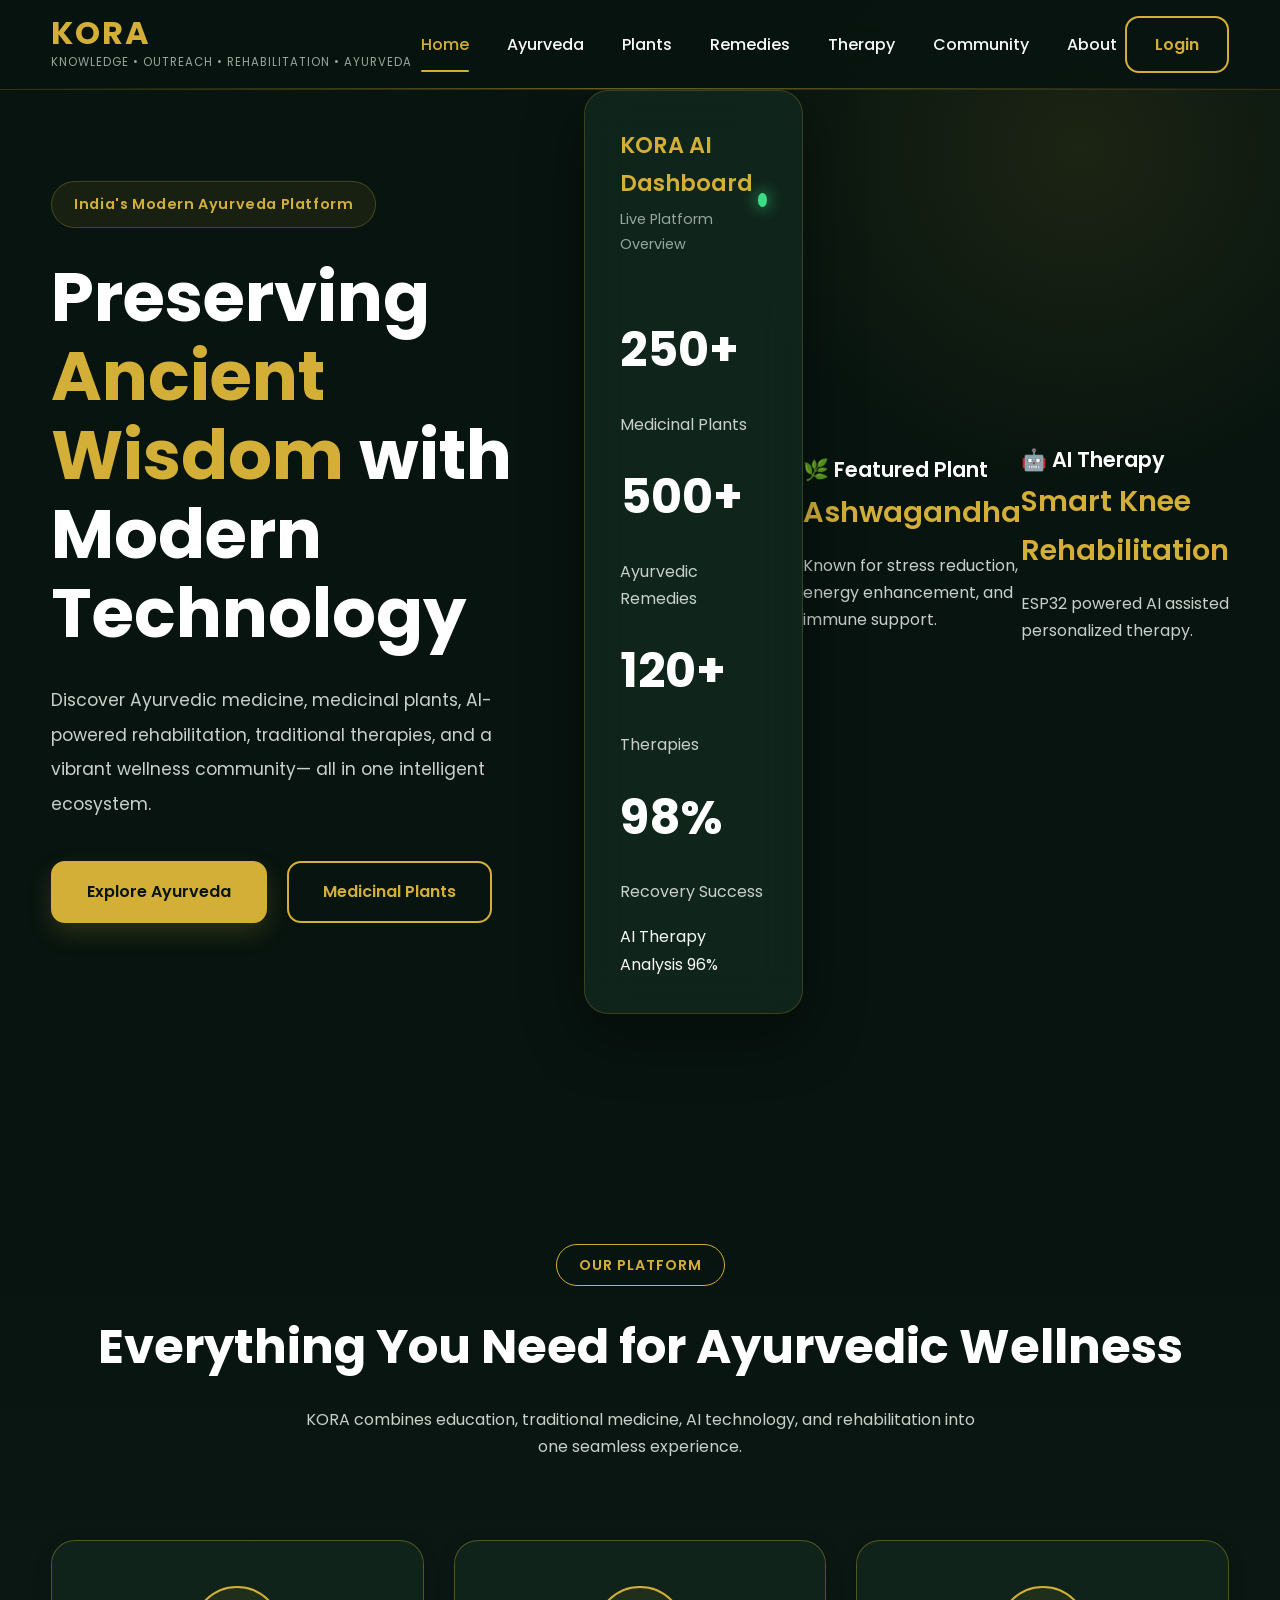
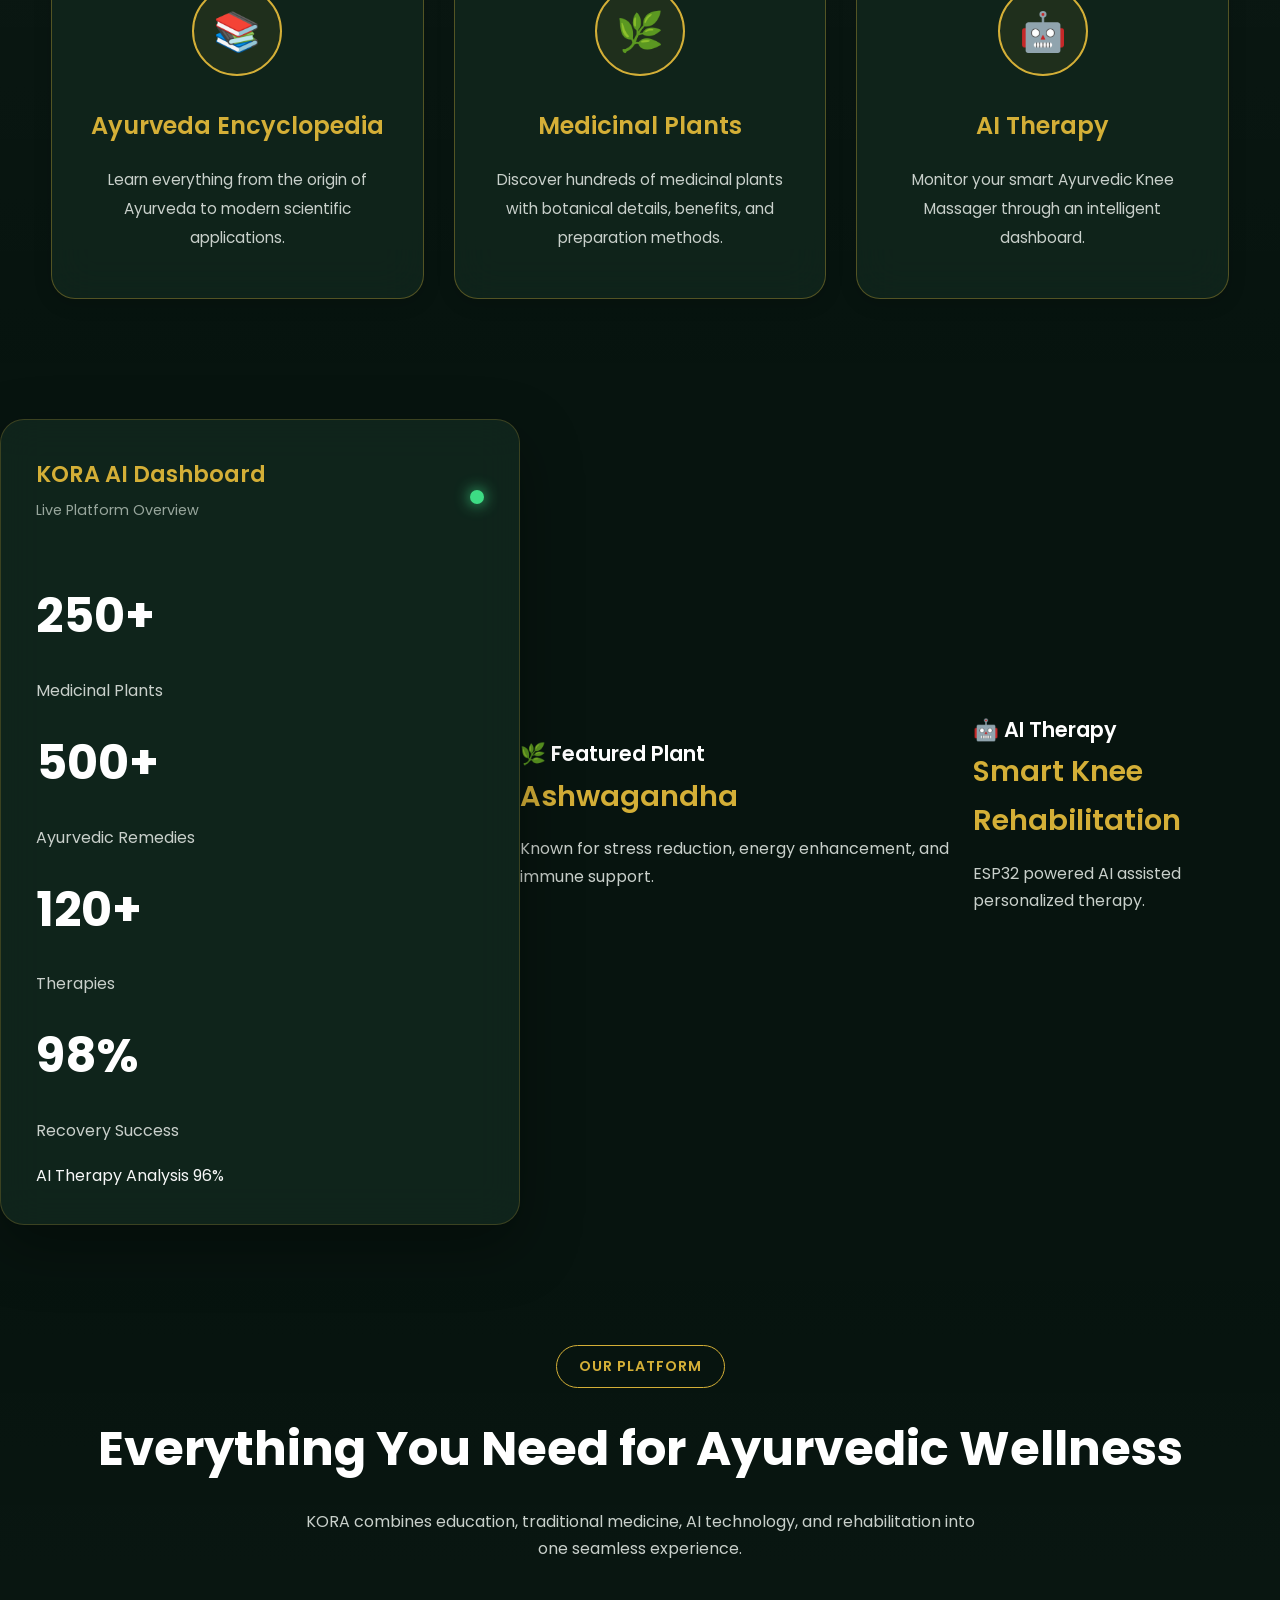
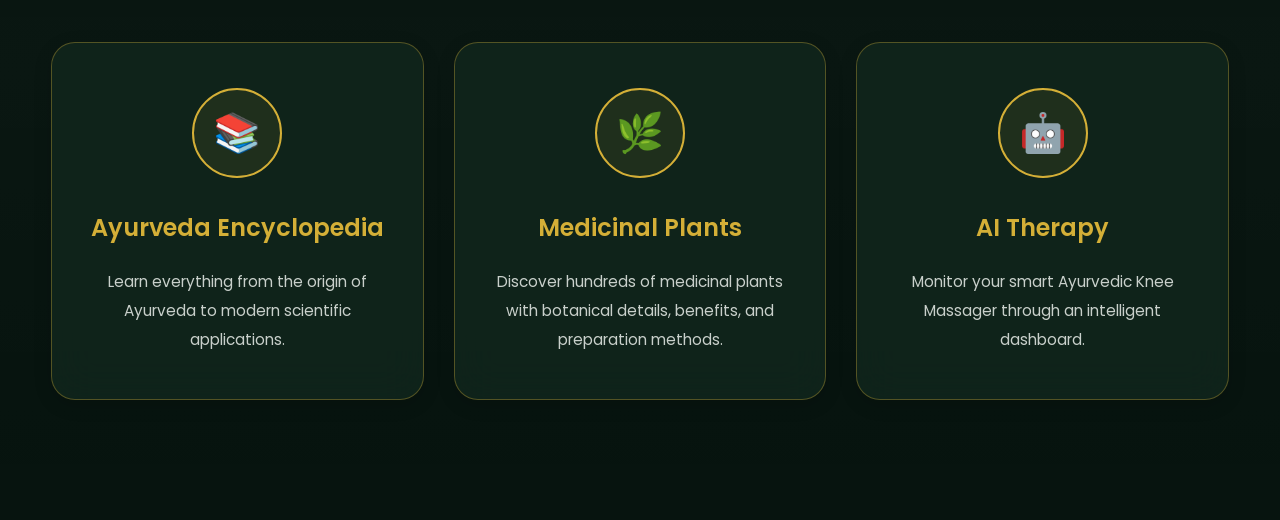
==== home.html @ 77563ed9 "Initial KORA3 project" ====
<!DOCTYPE html>

<html lang="en">

<head>

<meta charset="UTF-8">

<meta name="viewport"
content="width=device-width, initial-scale=1.0">

<title>KORA | Home</title>

<!-- Google Font -->

<link rel="preconnect"
href="https://fonts.googleapis.com">

<link rel="preconnect"
href="https://fonts.gstatic.com"
crossorigin>

<link href="https://fonts.googleapis.com/css2?family=Poppins:wght@300;400;500;600;700;800&display=swap"
rel="stylesheet">

<!-- CSS -->

<link rel="stylesheet" href="css/variables.css">

<link rel="stylesheet" href="css/global.css">

<link rel="stylesheet" href="css/navbar.css">

<link rel="stylesheet" href="css/footer.css">

<link rel="stylesheet" href="css/home.css">

</head>

<body>

<!--==================================================
NAVBAR
===================================================-->

<nav class="navbar">

<div class="nav-container">

<!-- Logo -->

<a href="home.html" class="logo">

<div class="logo-text">

<div class="logo-title">

KORA

</div>

<div class="logo-subtitle">

Knowledge • Outreach • Rehabilitation • Ayurveda

</div>

</div>

</a>

<!-- Navigation -->

<ul class="nav-links">

<li><a href="home.html" class="active">Home</a></li>

<li><a href="pages/ayurveda.html">Ayurveda</a></li>

<li><a href="pages/plants.html">Plants</a></li>

<li><a href="pages/remedies.html">Remedies</a></li>

<li><a href="pages/therapy.html">Therapy</a></li>

<li><a href="pages/community.html">Community</a></li>

<li><a href="pages/about.html">About</a></li>

</ul>

<!-- Right -->

<div class="nav-right">

<a href="login.html"

class="login-btn">

Login

</a>

<div class="hamburger">

<span></span>

<span></span>

<span></span>

</div>

</div>

</div>

</nav>

<!--==================================================
HERO
===================================================-->

<section class="hero">

<div class="container hero-grid">

<div class="hero-content">

<div class="badge">

India's Modern Ayurveda Platform

</div>

<h1>

Preserving

<span class="gold">

Ancient Wisdom

</span>

with

Modern Technology

</h1>

<p>

Discover Ayurvedic medicine, medicinal plants,

AI-powered rehabilitation,

traditional therapies,

and a vibrant wellness community—

all in one intelligent ecosystem.

</p>

<div class="hero-buttons">

<a href="pages/ayurveda.html"

class="btn btn-primary">

Explore Ayurveda

</a>

<a href="pages/plants.html"

class="btn btn-secondary">

Medicinal Plants

</a>

</div>

</div>
<!--==================================================
HERO RIGHT
===================================================-->

<div class="hero-visual">

<div class="glass-card dashboard-card">

<div class="card-header">

<div>

<h3>

KORA AI Dashboard

</h3>

<p>

Live Platform Overview

</p>

</div>

<div class="status-dot"></div>

</div>

<div class="dashboard-stats">

<div class="stat-item">

<h2>

250+

</h2>

<p>

Medicinal Plants

</p>

</div>

<div class="stat-item">

<h2>

500+

</h2>

<p>

Ayurvedic Remedies

</p>

</div>

<div class="stat-item">

<h2>

120+

</h2>

<p>

Therapies

</p>

</div>

<div class="stat-item">

<h2>

98%

</h2>

<p>

Recovery Success

</p>

</div>

</div>

<div class="progress-section">

<div class="progress-title">

<span>AI Therapy Analysis</span>

<span>96%</span>

</div>

<div class="progress-bar">

<div class="progress-fill"></div>

</div>

</div>

</div>

<!-- Floating Card -->

<div class="floating-card floating-one">

<h4>

🌿 Featured Plant

</h4>

<h3>

Ashwagandha

</h3>

<p>

Known for stress reduction,

energy enhancement,

and immune support.

</p>

</div>

<!-- Floating Card -->

<div class="floating-card floating-two">

<h4>

🤖 AI Therapy

</h4>

<h3>

Smart Knee Rehabilitation

</h3>

<p>

ESP32 powered

AI assisted

personalized therapy.

</p>

</div>

</div>

</div>

</section>

<!--==================================================
FEATURES
===================================================-->

<section class="features">

<div class="container">

<div class="section-title">

<span>

Our Platform

</span>

<h2>

Everything You Need

for Ayurvedic Wellness

</h2>

<p>

KORA combines education,

traditional medicine,

AI technology,

and rehabilitation

into one seamless experience.

</p>

</div>

<div class="grid grid-3">

<div class="card">

<div class="icon-circle">

📚

</div>

<h3>

Ayurveda Encyclopedia

</h3>

<p>

Learn everything from

the origin of Ayurveda

to modern scientific applications.

</p>

</div>

<div class="card">

<div class="icon-circle">

🌿

</div>

<h3>

Medicinal Plants

</h3>

<p>

Discover hundreds of medicinal

plants with botanical details,

benefits,

and preparation methods.

</p>

</div>

<div class="card">

<div class="icon-circle">

🤖

</div>

<h3>

AI Therapy

</h3>

<p>

Monitor your smart

Ayurvedic Knee Massager

through an intelligent dashboard.

</p>

</div>

</div>

</div>

</section>
<!--==================================================
HERO RIGHT
===================================================-->

<div class="hero-visual">

<div class="glass-card dashboard-card">

<div class="card-header">

<div>

<h3>

KORA AI Dashboard

</h3>

<p>

Live Platform Overview

</p>

</div>

<div class="status-dot"></div>

</div>

<div class="dashboard-stats">

<div class="stat-item">

<h2>

250+

</h2>

<p>

Medicinal Plants

</p>

</div>

<div class="stat-item">

<h2>

500+

</h2>

<p>

Ayurvedic Remedies

</p>

</div>

<div class="stat-item">

<h2>

120+

</h2>

<p>

Therapies

</p>

</div>

<div class="stat-item">

<h2>

98%

</h2>

<p>

Recovery Success

</p>

</div>

</div>

<div class="progress-section">

<div class="progress-title">

<span>AI Therapy Analysis</span>

<span>96%</span>

</div>

<div class="progress-bar">

<div class="progress-fill"></div>

</div>

</div>

</div>

<!-- Floating Card -->

<div class="floating-card floating-one">

<h4>

🌿 Featured Plant

</h4>

<h3>

Ashwagandha

</h3>

<p>

Known for stress reduction,

energy enhancement,

and immune support.

</p>

</div>

<!-- Floating Card -->

<div class="floating-card floating-two">

<h4>

🤖 AI Therapy

</h4>

<h3>

Smart Knee Rehabilitation

</h3>

<p>

ESP32 powered

AI assisted

personalized therapy.

</p>

</div>

</div>

</div>

</section>

<!--==================================================
FEATURES
===================================================-->

<section class="features">

<div class="container">

<div class="section-title">

<span>

Our Platform

</span>

<h2>

Everything You Need

for Ayurvedic Wellness

</h2>

<p>

KORA combines education,

traditional medicine,

AI technology,

and rehabilitation

into one seamless experience.

</p>

</div>

<div class="grid grid-3">

<div class="card">

<div class="icon-circle">

📚

</div>

<h3>

Ayurveda Encyclopedia

</h3>

<p>

Learn everything from

the origin of Ayurveda

to modern scientific applications.

</p>

</div>

<div class="card">

<div class="icon-circle">

🌿

</div>

<h3>

Medicinal Plants

</h3>

<p>

Discover hundreds of medicinal

plants with botanical details,

benefits,

and preparation methods.

</p>

</div>

<div class="card">

<div class="icon-circle">

🤖

</div>

<h3>

AI Therapy

</h3>

<p>

Monitor your smart

Ayurvedic Knee Massager

through an intelligent dashboard.

</p>

</div>

</div>

</div>

</section>
---- css/variables.css ----
/*=========================================
        KORA DESIGN SYSTEM
=========================================*/

:root{

/*==============================
BACKGROUND COLORS
==============================*/

--bg-primary:#07140F;

--bg-secondary:#0D1F17;

--bg-card:#11261D;

--bg-light:#183427;


/*==============================
GOLD
==============================*/

--gold:#D4AF37;

--gold-light:#E8C766;

--gold-dark:#B89022;


/*==============================
GREENS
==============================*/

--green:#2E8B57;

--green-light:#43A66F;

--green-dark:#1D6A42;


/*==============================
TEXT
==============================*/

--white:#FFFFFF;

--text:#F7F8F8;

--text-light:#C9D0CB;

--text-muted:#97A69C;


/*==============================
BORDERS
==============================*/

--border:rgba(212,175,55,.35);


/*==============================
SHADOWS
==============================*/

--shadow-sm:0 5px 18px rgba(0,0,0,.15);

--shadow-md:0 12px 30px rgba(0,0,0,.22);

--shadow-lg:0 22px 60px rgba(0,0,0,.35);


/*==============================
RADIUS
==============================*/

--radius-sm:10px;

--radius-md:18px;

--radius-lg:28px;


/*==============================
TRANSITIONS
==============================*/

--transition:.35s ease;

}
---- css/global.css ----
/*==================================================
                KORA GLOBAL STYLES
==================================================*/

@import url('https://fonts.googleapis.com/css2?family=Poppins:wght@300;400;500;600;700;800&display=swap');

/*==================================================
RESET
==================================================*/

*{

margin:0;

padding:0;

box-sizing:border-box;

}

html{

scroll-behavior:smooth;

}

body{

font-family:'Poppins',sans-serif;

background:var(--bg-primary);

color:var(--text);

overflow-x:hidden;

line-height:1.7;

}

/*==================================================
SELECTION
==================================================*/

::selection{

background:var(--gold);

color:var(--bg-primary);

}

/*==================================================
SCROLLBAR
==================================================*/

::-webkit-scrollbar{

width:10px;

}

::-webkit-scrollbar-track{

background:var(--bg-secondary);

}

::-webkit-scrollbar-thumb{

background:var(--gold);

border-radius:50px;

}

::-webkit-scrollbar-thumb:hover{

background:var(--gold-light);

}

/*==================================================
CONTAINER
==================================================*/

.container{

width:92%;

max-width:1400px;

margin:auto;

}

/*==================================================
HEADINGS
==================================================*/

h1{

font-size:4rem;

font-weight:700;

line-height:1.2;

color:var(--white);

}

h2{

font-size:3rem;

font-weight:700;

margin-bottom:20px;

color:var(--white);

}

h3{

font-size:1.8rem;

font-weight:600;

color:var(--gold);

margin-bottom:15px;

}

h4{

font-size:1.3rem;

font-weight:600;

color:var(--white);

}

/*==================================================
PARAGRAPHS
==================================================*/

p{

color:var(--text-light);

font-size:1rem;

margin-bottom:18px;

}

/*==================================================
LINKS
==================================================*/

a{

text-decoration:none;

color:inherit;

transition:var(--transition);

}

/*==================================================
LISTS
==================================================*/

ul{

list-style:none;

}

li{

list-style:none;

}

/*==================================================
IMAGES
==================================================*/

img{

width:100%;

display:block;

object-fit:cover;

}

/*==================================================
SECTIONS
==================================================*/

section{

padding:110px 0;

position:relative;

}

/*==================================================
TEXT COLORS
==================================================*/

.gold{

color:var(--gold);

}

.green{

color:var(--green);

}

.white{

color:var(--white);

}

.center{

text-align:center;

}
/*==================================================
SECTION TITLES
==================================================*/

.section-title{

text-align:center;

margin-bottom:70px;

}

.section-title span{

display:inline-block;

padding:8px 22px;

border:1px solid var(--gold);

border-radius:50px;

color:var(--gold);

font-size:.9rem;

font-weight:600;

margin-bottom:20px;

letter-spacing:1px;

text-transform:uppercase;

}

.section-title h2{

margin-bottom:18px;

}

.section-title p{

max-width:700px;

margin:auto;

}

/*==================================================
GRID SYSTEM
==================================================*/

.grid{

display:grid;

gap:30px;

}

.grid-2{

display:grid;

grid-template-columns:repeat(2,1fr);

gap:40px;

}

.grid-3{

display:grid;

grid-template-columns:repeat(3,1fr);

gap:30px;

}

.grid-4{

display:grid;

grid-template-columns:repeat(4,1fr);

gap:25px;

}

/*==================================================
FLEX UTILITIES
==================================================*/

.flex{

display:flex;

align-items:center;

}

.space-between{

justify-content:space-between;

}

.justify-center{

justify-content:center;

}

.align-center{

align-items:center;

}

/*==================================================
PREMIUM GLASS CARD
==================================================*/

.card{

background:rgba(17,38,29,.85);

backdrop-filter:blur(20px);

-webkit-backdrop-filter:blur(20px);

border:1px solid var(--border);

border-radius:var(--radius-md);

padding:35px;

transition:var(--transition);

box-shadow:var(--shadow-sm);

overflow:hidden;

position:relative;

}

/* Gold Glow */

.card::before{

content:"";

position:absolute;

top:0;

left:-100%;

width:100%;

height:2px;

background:linear-gradient(
90deg,
transparent,
var(--gold),
transparent
);

transition:.6s;

}

.card:hover::before{

left:100%;

}

/* Card Hover */

.card:hover{

transform:translateY(-10px);

box-shadow:var(--shadow-lg);

border-color:var(--gold);

}

/*==================================================
ICON CIRCLE
==================================================*/

.icon-circle{

width:75px;

height:75px;

border-radius:50%;

display:flex;

align-items:center;

justify-content:center;

background:rgba(212,175,55,.08);

border:2px solid var(--gold);

font-size:2rem;

color:var(--gold);

margin-bottom:25px;

}

/*==================================================
BADGE
==================================================*/

.badge{

display:inline-flex;

align-items:center;

padding:8px 18px;

border-radius:50px;

border:1px solid var(--gold);

color:var(--gold);

font-size:.85rem;

font-weight:600;

letter-spacing:.5px;

}
/*==================================================
                BUTTONS
==================================================*/

.btn{

display:inline-flex;

align-items:center;

justify-content:center;

gap:10px;

padding:15px 34px;

border-radius:14px;

font-weight:600;

font-size:1rem;

cursor:pointer;

transition:var(--transition);

border:none;

outline:none;

font-family:'Poppins',sans-serif;

}

/*==============================
PRIMARY BUTTON
==============================*/

.btn-primary{

background:var(--gold);

color:var(--bg-primary);

border:2px solid var(--gold);

box-shadow:0 10px 25px rgba(212,175,55,.18);

}

.btn-primary:hover{

background:transparent;

color:var(--gold);

transform:translateY(-5px);

box-shadow:0 20px 40px rgba(212,175,55,.22);

}

/*==============================
SECONDARY BUTTON
==============================*/

.btn-secondary{

background:transparent;

border:2px solid var(--gold);

color:var(--gold);

}

.btn-secondary:hover{

background:var(--gold);

color:var(--bg-primary);

transform:translateY(-5px);

}

/*==============================
SUCCESS BUTTON
==============================*/

.btn-success{

background:var(--green);

color:white;

border:2px solid var(--green);

}

.btn-success:hover{

background:transparent;

color:var(--green-light);

}

/*==============================
DANGER BUTTON
==============================*/

.btn-danger{

background:#B3261E;

color:white;

border:2px solid #B3261E;

}

.btn-danger:hover{

background:transparent;

color:#FF5F56;

}

/*==================================================
                INPUTS
==================================================*/

input,
textarea,
select{

width:100%;

padding:16px 18px;

background:var(--bg-card);

border:2px solid rgba(255,255,255,.05);

border-radius:14px;

color:var(--white);

font-size:1rem;

font-family:'Poppins',sans-serif;

transition:var(--transition);

}

/* Placeholder */

input::placeholder,
textarea::placeholder{

color:var(--text-muted);

}

/* Focus */

input:focus,
textarea:focus,
select:focus{

outline:none;

border-color:var(--gold);

box-shadow:0 0 0 4px rgba(212,175,55,.15);

}

/*==================================================
LABEL
==================================================*/

label{

display:block;

margin-bottom:8px;

font-weight:600;

color:var(--gold);

}

/*==================================================
FORM GROUP
==================================================*/

.form-group{

margin-bottom:25px;

}

/*==================================================
SEARCH BAR
==================================================*/

.search-box{

position:relative;

width:100%;

max-width:500px;

margin:auto;

}

.search-box input{

padding-left:55px;

}

.search-box i{

position:absolute;

left:20px;

top:50%;

transform:translateY(-50%);

color:var(--gold);

font-size:1.1rem;

}

/*==================================================
TEXTAREA
==================================================*/

textarea{

resize:vertical;

min-height:180px;

}
/*==================================================
TABLES
==================================================*/

table{

width:100%;

border-collapse:collapse;

background:var(--bg-card);

border:1px solid var(--border);

border-radius:var(--radius-md);

overflow:hidden;

box-shadow:var(--shadow-md);

}

thead{

background:rgba(212,175,55,.08);

}

th{

padding:18px;

color:var(--gold);

font-weight:600;

text-align:left;

border-bottom:1px solid var(--border);

}

td{

padding:18px;

color:var(--text-light);

border-bottom:1px solid rgba(255,255,255,.05);

}

tr:hover{

background:rgba(212,175,55,.03);

}

tbody tr:last-child td{

border-bottom:none;

}

/*==================================================
UTILITY CLASSES
==================================================*/

.text-center{

text-align:center;

}

.text-left{

text-align:left;

}

.text-right{

text-align:right;

}

.w-100{

width:100%;

}

.hidden{

display:none;

}

.rounded{

border-radius:var(--radius-md);

}

.shadow{

box-shadow:var(--shadow-md);

}

.shadow-lg{

box-shadow:var(--shadow-lg);

}

.mt-1{margin-top:10px;}
.mt-2{margin-top:20px;}
.mt-3{margin-top:30px;}
.mt-4{margin-top:40px;}
.mt-5{margin-top:50px;}

.mb-1{margin-bottom:10px;}
.mb-2{margin-bottom:20px;}
.mb-3{margin-bottom:30px;}
.mb-4{margin-bottom:40px;}
.mb-5{margin-bottom:50px;}

.pt-1{padding-top:10px;}
.pt-2{padding-top:20px;}
.pt-3{padding-top:30px;}
.pt-4{padding-top:40px;}
.pt-5{padding-top:50px;}

.pb-1{padding-bottom:10px;}
.pb-2{padding-bottom:20px;}
.pb-3{padding-bottom:30px;}
.pb-4{padding-bottom:40px;}
.pb-5{padding-bottom:50px;}

/*==================================================
ANIMATIONS
==================================================*/

.fade-up{

opacity:0;

transform:translateY(40px);

transition:all .8s ease;

}

.fade-up.show{

opacity:1;

transform:translateY(0);

}

.fade-in{

opacity:0;

transition:opacity .8s ease;

}

.fade-in.show{

opacity:1;

}

.scale{

transition:var(--transition);

}

.scale:hover{

transform:scale(1.05);

}

/*==================================================
RESPONSIVE
==================================================*/

@media(max-width:1200px){

.grid-4{

grid-template-columns:repeat(2,1fr);

}

}

@media(max-width:992px){

.grid-3{

grid-template-columns:repeat(2,1fr);

}

.grid-2{

grid-template-columns:1fr;

}

}

@media(max-width:768px){

.container{

width:95%;

}

section{

padding:80px 0;

}

h1{

font-size:2.8rem;

}

h2{

font-size:2.2rem;

}

h3{

font-size:1.5rem;

}

.grid-3,

.grid-4{

grid-template-columns:1fr;

}

.btn{

width:100%;

}

}

@media(max-width:480px){

h1{

font-size:2.2rem;

}

h2{

font-size:1.8rem;

}

p{

font-size:.95rem;

}

}
---- css/navbar.css ----
/*==================================================
                KORA NAVBAR
==================================================*/

.navbar{

position:fixed;

top:0;

left:0;

width:100%;

height:90px;

background:rgba(7,20,15,.88);

backdrop-filter:blur(18px);

-webkit-backdrop-filter:blur(18px);

border-bottom:1px solid rgba(212,175,55,.20);

z-index:9999;

transition:all .35s ease;

}

/*==================================================
CONTAINER
==================================================*/

.nav-container{

width:92%;

max-width:1450px;

height:100%;

margin:auto;

display:flex;

align-items:center;

justify-content:space-between;

}

/*==================================================
LOGO
==================================================*/

.logo{

display:flex;

align-items:center;

gap:16px;

cursor:pointer;

user-select:none;

}

.logo img{

width:58px;

height:58px;

object-fit:contain;

}

.logo-text{

display:flex;

flex-direction:column;

}

.logo-title{

font-size:2rem;

font-weight:700;

letter-spacing:2px;

color:var(--gold);

line-height:1;

}

.logo-subtitle{

margin-top:4px;

font-size:.72rem;

letter-spacing:1px;

text-transform:uppercase;

color:var(--text-muted);

}

/*==================================================
NAVIGATION
==================================================*/

.nav-links{

display:flex;

align-items:center;

gap:38px;

}

.nav-links li{

list-style:none;

position:relative;

}

.nav-links a{

font-size:1rem;

font-weight:500;

color:var(--text);

transition:var(--transition);

position:relative;

padding:8px 0;

}

/*==================================================
UNDERLINE
==================================================*/

.nav-links a::after{

content:"";

position:absolute;

left:0;

bottom:-8px;

width:0;

height:2px;

background:var(--gold);

border-radius:30px;

transition:.35s;

}

.nav-links a:hover{

color:var(--gold);

}

.nav-links a:hover::after{

width:100%;

}

/*==================================================
ACTIVE LINK
==================================================*/

.nav-links a.active{

color:var(--gold);

}

.nav-links a.active::after{

width:100%;

}
/*==================================================
RIGHT SIDE
==================================================*/

.nav-right{

display:flex;

align-items:center;

gap:18px;

}

/*==================================================
SEARCH BUTTON
==================================================*/

.nav-search{

width:46px;

height:46px;

border-radius:50%;

display:flex;

align-items:center;

justify-content:center;

background:rgba(255,255,255,.04);

border:1px solid rgba(212,175,55,.15);

cursor:pointer;

transition:var(--transition);

color:var(--gold);

font-size:1rem;

}

.nav-search:hover{

background:var(--gold);

color:var(--bg-primary);

transform:translateY(-3px);

box-shadow:0 12px 25px rgba(212,175,55,.30);

}

/*==================================================
LOGIN BUTTON
==================================================*/

.login-btn{

padding:13px 28px;

border-radius:14px;

background:transparent;

border:2px solid var(--gold);

color:var(--gold);

font-weight:600;

transition:var(--transition);

}

.login-btn:hover{

background:var(--gold);

color:var(--bg-primary);

transform:translateY(-3px);

}

/*==================================================
DASHBOARD BUTTON
==================================================*/

.dashboard-btn{

padding:13px 28px;

border-radius:14px;

background:var(--gold);

color:var(--bg-primary);

font-weight:700;

transition:var(--transition);

}

.dashboard-btn:hover{

transform:translateY(-4px);

box-shadow:0 18px 35px rgba(212,175,55,.35);

}

/*==================================================
PROFILE
==================================================*/

.profile{

position:relative;

display:flex;

align-items:center;

gap:14px;

cursor:pointer;

}

.profile img{

width:48px;

height:48px;

border-radius:50%;

border:2px solid var(--gold);

object-fit:cover;

transition:var(--transition);

}

.profile img:hover{

transform:scale(1.08);

}

.profile-name{

font-size:.95rem;

font-weight:600;

color:var(--white);

}

/*==================================================
PROFILE DROPDOWN
==================================================*/

.profile-dropdown{

position:absolute;

top:70px;

right:0;

width:230px;

background:rgba(17,38,29,.98);

border:1px solid rgba(212,175,55,.25);

border-radius:18px;

overflow:hidden;

box-shadow:var(--shadow-lg);

opacity:0;

visibility:hidden;

transform:translateY(15px);

transition:var(--transition);

z-index:10000;

}

.profile:hover .profile-dropdown{

opacity:1;

visibility:visible;

transform:translateY(0);

}

.profile-dropdown a{

display:block;

padding:16px 22px;

color:var(--text);

font-weight:500;

transition:var(--transition);

border-bottom:1px solid rgba(255,255,255,.05);

}

.profile-dropdown a:last-child{

border-bottom:none;

}

.profile-dropdown a:hover{

background:rgba(212,175,55,.08);

color:var(--gold);

padding-left:30px;

}

/*==================================================
LOGOUT BUTTON
==================================================*/

.logout-btn{

width:100%;

padding:16px;

border:none;

background:#962A21;

color:white;

font-weight:600;

cursor:pointer;

transition:var(--transition);

}

.logout-btn:hover{

background:#C0392B;

}
/*==================================================
                HAMBURGER MENU
==================================================*/

.hamburger{

display:none;

width:50px;

height:50px;

cursor:pointer;

justify-content:center;

align-items:center;

flex-direction:column;

gap:6px;

}

.hamburger span{

width:28px;

height:3px;

background:var(--gold);

border-radius:30px;

transition:var(--transition);

}

/*==================================================
HAMBURGER ANIMATION
==================================================*/

.hamburger.active span:nth-child(1){

transform:rotate(45deg) translateY(12px);

}

.hamburger.active span:nth-child(2){

opacity:0;

}

.hamburger.active span:nth-child(3){

transform:rotate(-45deg) translateY(-12px);

}

/*==================================================
SCROLLED NAVBAR
==================================================*/

.navbar.scrolled{

height:78px;

background:rgba(7,20,15,.96);

box-shadow:0 10px 35px rgba(0,0,0,.45);

border-bottom:1px solid rgba(212,175,55,.35);

}

/*==================================================
GOLD GLOW
==================================================*/

.navbar::after{

content:"";

position:absolute;

bottom:0;

left:0;

width:100%;

height:1px;

background:linear-gradient(
90deg,
transparent,
var(--gold),
transparent
);

opacity:.5;

}

/*==================================================
TABLET
==================================================*/

@media(max-width:1100px){

.nav-links{

position:fixed;

top:90px;

right:-100%;

width:330px;

height:calc(100vh - 90px);

background:rgba(7,20,15,.98);

backdrop-filter:blur(25px);

display:flex;

flex-direction:column;

align-items:flex-start;

padding:45px;

gap:28px;

transition:.45s ease;

border-left:1px solid rgba(212,175,55,.18);

overflow-y:auto;

}

.nav-links.active{

right:0;

}

.nav-links li{

width:100%;

}

.nav-links a{

display:block;

width:100%;

padding:14px 0;

font-size:1.05rem;

border-bottom:1px solid rgba(255,255,255,.05);

}

.hamburger{

display:flex;

}

.nav-right{

gap:10px;

}

.profile-name{

display:none;

}

}

/*==================================================
MOBILE
==================================================*/

@media(max-width:768px){

.nav-container{

width:95%;

}

.logo-title{

font-size:1.7rem;

}

.logo-subtitle{

display:none;

}

.dashboard-btn,

.login-btn{

display:none;

}

.profile{

display:none;

}

.nav-links{

width:100%;

}

}

/*==================================================
SMALL MOBILE
==================================================*/

@media(max-width:480px){

.logo img{

width:46px;

height:46px;

}

.logo-title{

font-size:1.5rem;

}

.navbar{

height:82px;

}

.nav-links{

top:82px;

height:calc(100vh - 82px);

padding:35px;

}

}
---- css/footer.css ----
/*==================================================
                KORA FOOTER
==================================================*/

.footer{

position:relative;

background:linear-gradient(
180deg,
var(--bg-secondary),
#040B08
);

padding-top:90px;

border-top:1px solid rgba(212,175,55,.18);

overflow:hidden;

}

/*==================================================
TOP GOLD LINE
==================================================*/

.footer::before{

content:"";

position:absolute;

top:0;

left:50%;

transform:translateX(-50%);

width:220px;

height:3px;

background:linear-gradient(
90deg,
transparent,
var(--gold),
transparent
);

}

/*==================================================
CONTAINER
==================================================*/

.footer-container{

width:92%;

max-width:1400px;

margin:auto;

}

/*==================================================
GRID
==================================================*/

.footer-grid{

display:grid;

grid-template-columns:

2fr
1fr
1fr
1.2fr;

gap:50px;

padding-bottom:60px;

}

/*==================================================
LOGO
==================================================*/

.footer-logo{

font-size:2.4rem;

font-weight:700;

letter-spacing:3px;

color:var(--gold);

margin-bottom:20px;

}

.footer-description{

color:var(--text-light);

line-height:1.9;

max-width:420px;

}

/*==================================================
HEADINGS
==================================================*/

.footer h3{

font-size:1.2rem;

color:var(--gold);

margin-bottom:25px;

position:relative;

}

.footer h3::after{

content:"";

position:absolute;

bottom:-8px;

left:0;

width:45px;

height:2px;

background:var(--gold);

}
/*==================================================
FOOTER LINKS
==================================================*/

.footer-links{

display:flex;

flex-direction:column;

gap:16px;

}

.footer-links a{

color:var(--text-light);

font-size:.96rem;

transition:var(--transition);

position:relative;

padding-left:0;

}

.footer-links a:hover{

color:var(--gold);

padding-left:10px;

}

.footer-links a::before{

content:"";

position:absolute;

left:-12px;

top:50%;

transform:translateY(-50%);

width:0;

height:2px;

background:var(--gold);

transition:var(--transition);

}

.footer-links a:hover::before{

width:8px;

}

/*==================================================
CONTACT INFO
==================================================*/

.footer-contact{

display:flex;

flex-direction:column;

gap:18px;

}

.contact-item{

display:flex;

align-items:flex-start;

gap:15px;

}

.contact-icon{

width:42px;

height:42px;

border-radius:50%;

display:flex;

align-items:center;

justify-content:center;

background:rgba(212,175,55,.08);

border:1px solid rgba(212,175,55,.20);

color:var(--gold);

font-size:1rem;

flex-shrink:0;

}

.contact-text{

color:var(--text-light);

font-size:.95rem;

line-height:1.6;

}

/*==================================================
SOCIAL ICONS
==================================================*/

.social-links{

display:flex;

align-items:center;

gap:14px;

margin-top:30px;

}

.social-links a{

width:48px;

height:48px;

border-radius:50%;

display:flex;

align-items:center;

justify-content:center;

background:rgba(255,255,255,.04);

border:1px solid rgba(212,175,55,.15);

color:var(--gold);

font-size:1.1rem;

transition:var(--transition);

}

.social-links a:hover{

background:var(--gold);

color:var(--bg-primary);

transform:translateY(-6px);

box-shadow:0 18px 35px rgba(212,175,55,.25);

}

/*==================================================
NEWSLETTER
==================================================*/

.newsletter{

margin-top:25px;

}

.newsletter form{

display:flex;

flex-direction:column;

gap:15px;

}

.newsletter input{

background:rgba(255,255,255,.04);

border:1px solid rgba(212,175,55,.15);

}

.newsletter button{

width:100%;

}
/*==================================================
FOOTER BOTTOM
==================================================*/

.footer-bottom{

border-top:1px solid rgba(212,175,55,.15);

padding:28px 0;

margin-top:20px;

}

.footer-bottom-content{

display:flex;

align-items:center;

justify-content:space-between;

gap:20px;

}

.footer-bottom p{

margin:0;

color:var(--text-muted);

font-size:.9rem;

}

.footer-bottom-links{

display:flex;

align-items:center;

gap:28px;

}

.footer-bottom-links a{

color:var(--text-muted);

font-size:.9rem;

transition:var(--transition);

}

.footer-bottom-links a:hover{

color:var(--gold);

}

/*==================================================
DIVIDER
==================================================*/

.footer-divider{

width:100%;

height:1px;

background:linear-gradient(

90deg,

transparent,

rgba(212,175,55,.35),

transparent

);

margin:50px 0;

}

/*==================================================
RESPONSIVE
==================================================*/

@media(max-width:1100px){

.footer-grid{

grid-template-columns:repeat(2,1fr);

gap:45px;

}

}

@media(max-width:768px){

.footer{

padding-top:70px;

}

.footer-grid{

grid-template-columns:1fr;

gap:40px;

text-align:center;

}

.footer-description{

margin:auto;

}

.footer h3::after{

left:50%;

transform:translateX(-50%);

}

.contact-item{

justify-content:center;

text-align:left;

}

.social-links{

justify-content:center;

}

.footer-bottom-content{

flex-direction:column;

text-align:center;

}

.footer-bottom-links{

flex-wrap:wrap;

justify-content:center;

gap:18px;

}

}

@media(max-width:480px){

.footer-logo{

font-size:2rem;

}

.footer{

padding-top:60px;

}

.footer-grid{

gap:35px;

}

.footer-bottom{

padding:20px 0;

}

}
---- css/home.css ----
/*==================================================
                HERO SECTION
==================================================*/

.hero{

min-height:100vh;

display:flex;

align-items:center;

padding-top:90px;

position:relative;

overflow:hidden;

}

.hero::before{

content:"";

position:absolute;

top:-200px;

right:-150px;

width:700px;

height:700px;

background:radial-gradient(circle,
rgba(212,175,55,.10),
transparent 70%);

pointer-events:none;

}

.hero-grid{

display:grid;

grid-template-columns:1.1fr .9fr;

gap:70px;

align-items:center;

}

/*==================================================
LEFT CONTENT
==================================================*/

.hero-content{

animation:fadeLeft 1s ease;

}

.hero-content h1{

font-size:4.3rem;

line-height:1.15;

margin:30px 0;

max-width:700px;

}

.hero-content p{

max-width:620px;

font-size:1.08rem;

line-height:2;

margin-bottom:40px;

}

.hero-buttons{

display:flex;

gap:20px;

flex-wrap:wrap;

margin-top:35px;

}

/*==================================================
BADGE
==================================================*/

.badge{

display:inline-flex;

align-items:center;

padding:10px 22px;

background:rgba(212,175,55,.08);

border:1px solid rgba(212,175,55,.25);

border-radius:100px;

color:var(--gold);

font-size:.9rem;

font-weight:600;

letter-spacing:.6px;

}

/*==================================================
RIGHT SIDE
==================================================*/

.hero-visual{

position:relative;

display:flex;

justify-content:center;

align-items:center;

animation:fadeRight 1s ease;

}

/*==================================================
MAIN DASHBOARD CARD
==================================================*/

.dashboard-card{

width:100%;

max-width:520px;

background:rgba(17,38,29,.90);

border:1px solid rgba(212,175,55,.22);

backdrop-filter:blur(20px);

-webkit-backdrop-filter:blur(20px);

border-radius:24px;

padding:35px;

box-shadow:var(--shadow-lg);

}

.card-header{

display:flex;

justify-content:space-between;

align-items:center;

margin-bottom:35px;

}

.card-header h3{

margin:0;

font-size:1.4rem;

color:var(--gold);

}

.card-header p{

margin-top:5px;

font-size:.9rem;

color:var(--text-muted);

}

/*==================================================
LIVE STATUS
==================================================*/

.status-dot{

width:14px;

height:14px;

border-radius:50%;

background:#3DDC84;

box-shadow:

0 0 15px #3DDC84;

animation:pulse 2s infinite;

}

@keyframes pulse{

0%{

transform:scale(1);

opacity:1;

}

50%{

transform:scale(1.35);

opacity:.6;

}

100%{

transform:scale(1);

opacity:1;

}

}
/*==================================================
                FEATURES SECTION
==================================================*/

.features{

position:relative;

padding:120px 0;

background:linear-gradient(
180deg,
transparent,
rgba(255,255,255,.015),
transparent
);

}

.features .section-title{

margin-bottom:80px;

}

/*==================================================
FEATURE CARDS
==================================================*/

.features .card{

text-align:center;

padding:45px 35px;

border-radius:24px;

transition:all .4s ease;

cursor:pointer;

position:relative;

overflow:hidden;

}

.features .card::after{

content:"";

position:absolute;

left:0;

bottom:0;

width:100%;

height:4px;

background:linear-gradient(
90deg,
transparent,
var(--gold),
transparent
);

transform:scaleX(0);

transition:.4s;

}

.features .card:hover::after{

transform:scaleX(1);

}

.features .card:hover{

transform:translateY(-12px);

box-shadow:0 30px 60px rgba(0,0,0,.35);

}

/*==================================================
ICON CIRCLE
==================================================*/

.features .icon-circle{

margin:0 auto 30px;

width:90px;

height:90px;

font-size:2.4rem;

border-radius:50%;

display:flex;

justify-content:center;

align-items:center;

background:rgba(212,175,55,.08);

border:2px solid var(--gold);

transition:all .35s ease;

}

.features .card:hover .icon-circle{

transform:rotate(10deg) scale(1.08);

background:var(--gold);

color:var(--bg-primary);

}

/*==================================================
FEATURE TEXT
==================================================*/

.features .card h3{

margin-bottom:18px;

font-size:1.5rem;

}

.features .card p{

font-size:.96rem;

line-height:1.9;

margin-bottom:0;

}

/*==================================================
HOVER GLOW
==================================================*/

.features .card:hover{

border-color:var(--gold);

box-shadow:

0 0 20px rgba(212,175,55,.12),

0 25px 60px rgba(0,0,0,.35);

}
/*==================================================
                STATISTICS SECTION
==================================================*/

.statistics{

padding:120px 0;

background:linear-gradient(
180deg,
rgba(255,255,255,.02),
transparent
);

}

.stats-grid{

display:grid;

grid-template-columns:repeat(4,1fr);

gap:30px;

}

.stat-box{

background:rgba(17,38,29,.90);

border:1px solid rgba(212,175,55,.18);

border-radius:22px;

padding:40px 25px;

text-align:center;

transition:var(--transition);

}

.stat-box:hover{

transform:translateY(-10px);

border-color:var(--gold);

box-shadow:0 25px 50px rgba(212,175,55,.18);

}

.stat-box h2{

font-size:3rem;

color:var(--gold);

margin-bottom:10px;

font-weight:700;

}

.stat-box p{

margin:0;

color:var(--text-light);

font-size:1rem;

}

/*==================================================
FEATURED PLANTS
==================================================*/

.featured-plants{

padding:120px 0;

}

.plants-grid{

display:grid;

grid-template-columns:repeat(3,1fr);

gap:35px;

margin-top:70px;

}

.plant-card{

background:rgba(17,38,29,.92);

border:1px solid rgba(212,175,55,.18);

border-radius:24px;

overflow:hidden;

transition:all .4s ease;

box-shadow:var(--shadow-md);

}

.plant-card:hover{

transform:translateY(-12px);

border-color:var(--gold);

box-shadow:0 35px 65px rgba(0,0,0,.35);

}

.plant-card img{

width:100%;

height:260px;

object-fit:cover;

transition:.5s;

}

.plant-card:hover img{

transform:scale(1.08);

}

.plant-content{

padding:28px;

}

.plant-content h3{

margin-bottom:12px;

color:var(--gold);

font-size:1.5rem;

}

.plant-content p{

font-size:.95rem;

line-height:1.8;

margin-bottom:22px;

}

.plant-tag{

display:inline-block;

padding:7px 16px;

border-radius:50px;

border:1px solid var(--gold);

color:var(--gold);

font-size:.8rem;

font-weight:600;

margin-bottom:15px;

}
/*==================================================
                TESTIMONIALS
==================================================*/

.testimonials{

padding:120px 0;

background:linear-gradient(
180deg,
transparent,
rgba(255,255,255,.015),
transparent
);

}

.testimonial-grid{

display:grid;

grid-template-columns:repeat(3,1fr);

gap:35px;

margin-top:70px;

}

.testimonial-card{

background:rgba(17,38,29,.92);

border:1px solid rgba(212,175,55,.18);

border-radius:24px;

padding:35px;

transition:var(--transition);

}

.testimonial-card:hover{

transform:translateY(-10px);

border-color:var(--gold);

box-shadow:0 30px 60px rgba(0,0,0,.35);

}

.testimonial-stars{

font-size:1.2rem;

color:var(--gold);

margin-bottom:20px;

}

.testimonial-card p{

font-style:italic;

line-height:1.9;

margin-bottom:25px;

}

.testimonial-user{

display:flex;

align-items:center;

gap:15px;

}

.testimonial-avatar{

width:60px;

height:60px;

border-radius:50%;

background:var(--gold);

display:flex;

justify-content:center;

align-items:center;

font-size:1.5rem;

font-weight:700;

color:var(--bg-primary);

}

.testimonial-user h4{

margin:0;

font-size:1rem;

color:var(--white);

}

.testimonial-user span{

font-size:.85rem;

color:var(--text-muted);

}

/*==================================================
NEWSLETTER
==================================================*/

.newsletter{

padding:120px 0;

text-align:center;

}

.newsletter-box{

max-width:850px;

margin:auto;

padding:60px;

background:rgba(17,38,29,.92);

border:1px solid rgba(212,175,55,.20);

border-radius:28px;

box-shadow:var(--shadow-lg);

}

.newsletter-box h2{

margin-bottom:20px;

}

.newsletter-box p{

max-width:650px;

margin:0 auto 40px;

}

.newsletter-form{

display:flex;

gap:20px;

justify-content:center;

flex-wrap:wrap;

}

.newsletter-form input{

flex:1;

min-width:280px;

}

/*==================================================
RESPONSIVE
==================================================*/

@media(max-width:1200px){

.stats-grid{

grid-template-columns:repeat(2,1fr);

}

.plants-grid{

grid-template-columns:repeat(2,1fr);

}

.testimonial-grid{

grid-template-columns:repeat(2,1fr);

}

}

@media(max-width:992px){

.hero-grid{

grid-template-columns:1fr;

text-align:center;

gap:70px;

}

.hero-content{

display:flex;

flex-direction:column;

align-items:center;

}

.hero-buttons{

justify-content:center;

}

.floating-card{

display:none;

}

}

@media(max-width:768px){

.hero{

padding-top:130px;

}

.hero-content h1{

font-size:3rem;

}

.stats-grid,

.plants-grid,

.testimonial-grid{

grid-template-columns:1fr;

}

.newsletter-box{

padding:40px 30px;

}

.newsletter-form{

flex-direction:column;

}

.newsletter-form .btn{

width:100%;

}

}

@media(max-width:480px){

.hero-content h1{

font-size:2.4rem;

}

.dashboard-card{

padding:25px;

}

.stat-item h2{

font-size:1.6rem;

}

}
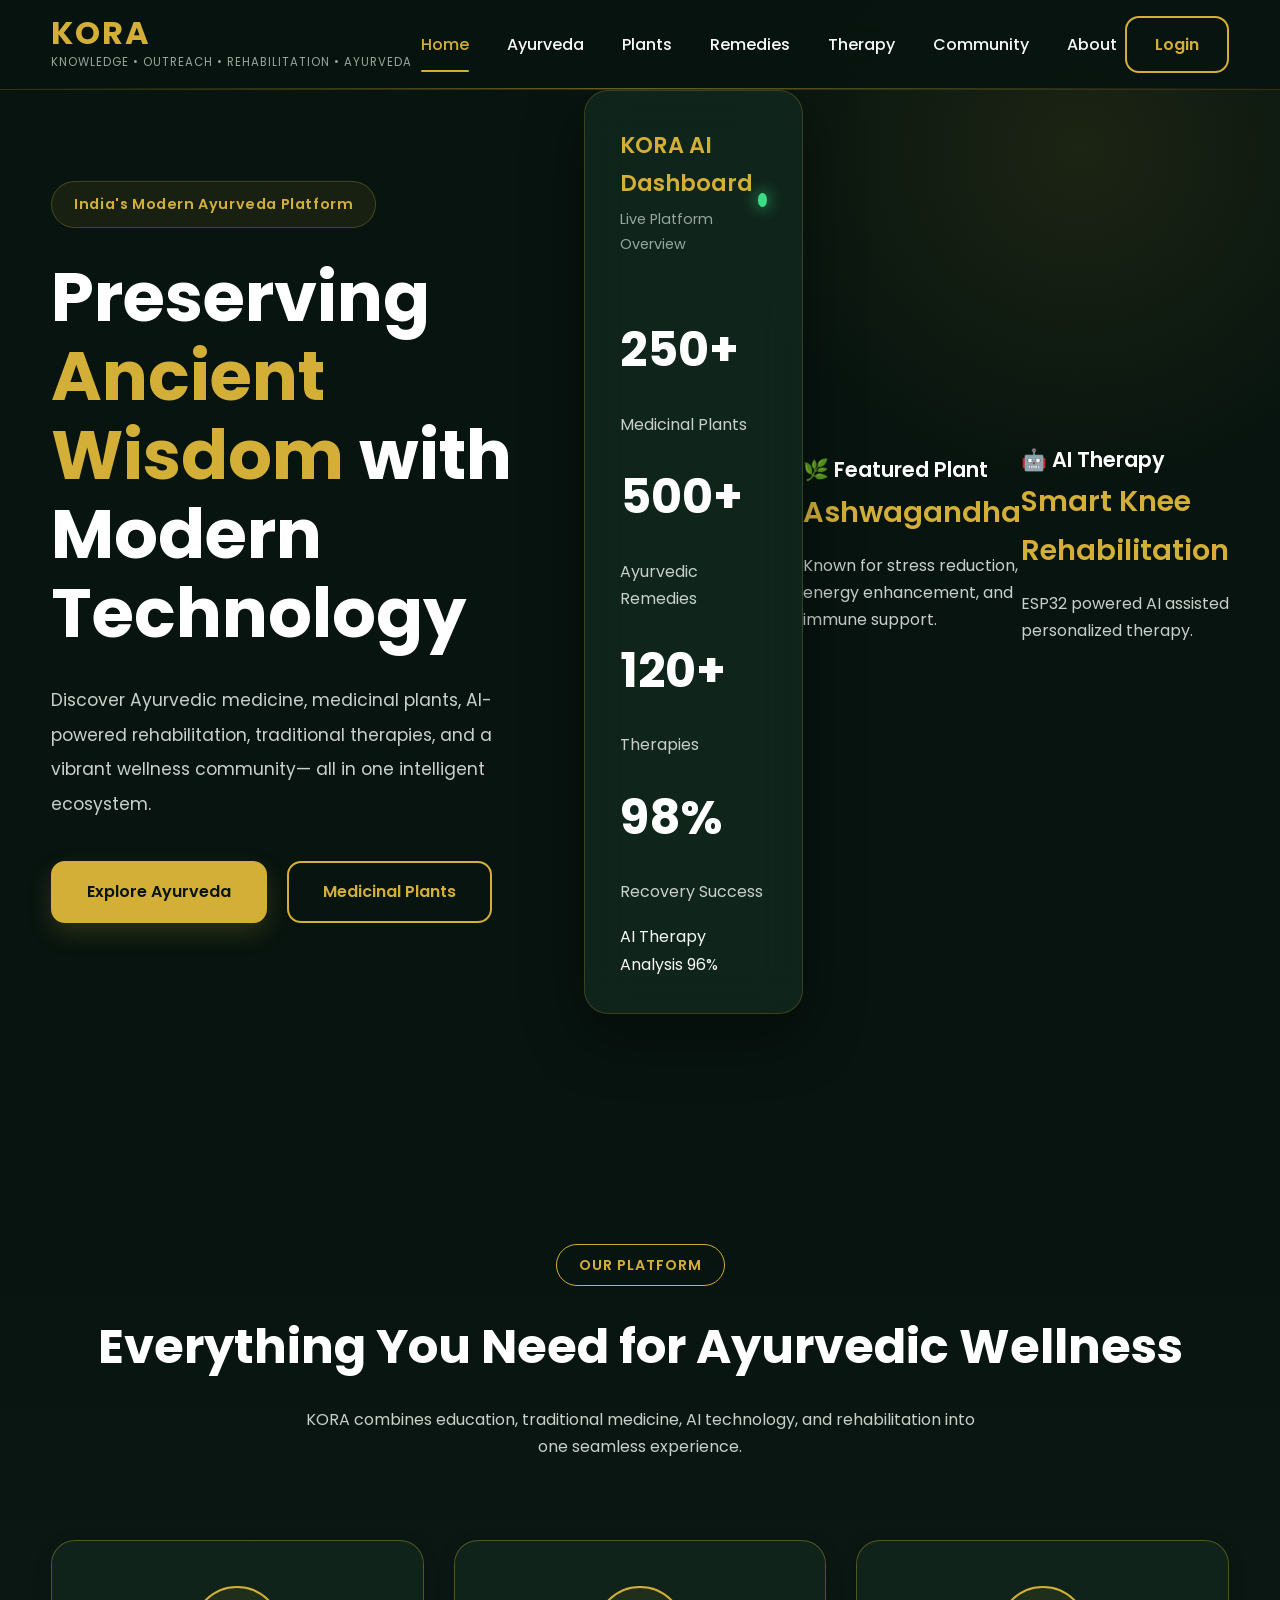
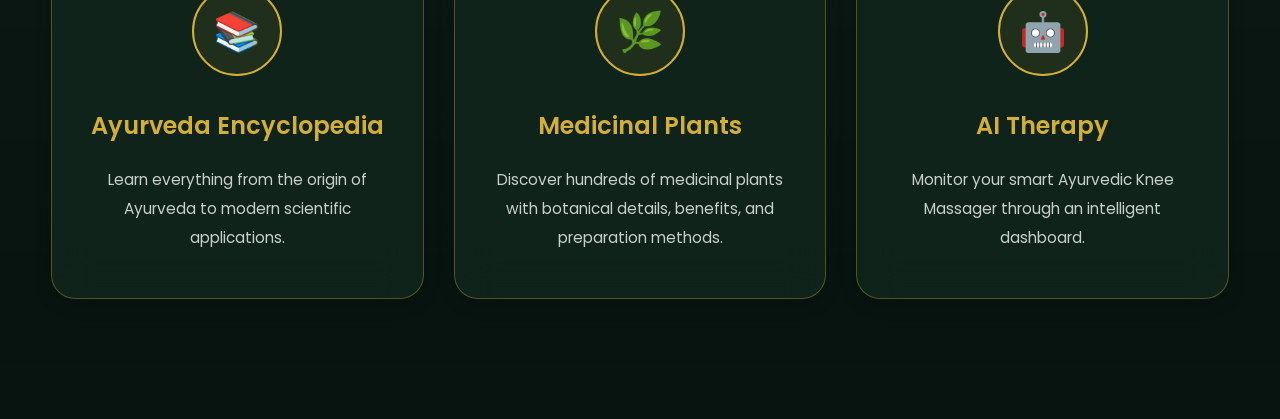
==== commit bc832d88: "home update" ====
--- a/home.html
+++ b/home.html
@@ -490,311 +490,4 @@
 
 </div>
 
-</section>
-<!--==================================================
-HERO RIGHT
-===================================================-->
-
-<div class="hero-visual">
-
-<div class="glass-card dashboard-card">
-
-<div class="card-header">
-
-<div>
-
-<h3>
-
-KORA AI Dashboard
-
-</h3>
-
-<p>
-
-Live Platform Overview
-
-</p>
-
-</div>
-
-<div class="status-dot"></div>
-
-</div>
-
-<div class="dashboard-stats">
-
-<div class="stat-item">
-
-<h2>
-
-250+
-
-</h2>
-
-<p>
-
-Medicinal Plants
-
-</p>
-
-</div>
-
-<div class="stat-item">
-
-<h2>
-
-500+
-
-</h2>
-
-<p>
-
-Ayurvedic Remedies
-
-</p>
-
-</div>
-
-<div class="stat-item">
-
-<h2>
-
-120+
-
-</h2>
-
-<p>
-
-Therapies
-
-</p>
-
-</div>
-
-<div class="stat-item">
-
-<h2>
-
-98%
-
-</h2>
-
-<p>
-
-Recovery Success
-
-</p>
-
-</div>
-
-</div>
-
-<div class="progress-section">
-
-<div class="progress-title">
-
-<span>AI Therapy Analysis</span>
-
-<span>96%</span>
-
-</div>
-
-<div class="progress-bar">
-
-<div class="progress-fill"></div>
-
-</div>
-
-</div>
-
-</div>
-
-<!-- Floating Card -->
-
-<div class="floating-card floating-one">
-
-<h4>
-
-🌿 Featured Plant
-
-</h4>
-
-<h3>
-
-Ashwagandha
-
-</h3>
-
-<p>
-
-Known for stress reduction,
-
-energy enhancement,
-
-and immune support.
-
-</p>
-
-</div>
-
-<!-- Floating Card -->
-
-<div class="floating-card floating-two">
-
-<h4>
-
-🤖 AI Therapy
-
-</h4>
-
-<h3>
-
-Smart Knee Rehabilitation
-
-</h3>
-
-<p>
-
-ESP32 powered
-
-AI assisted
-
-personalized therapy.
-
-</p>
-
-</div>
-
-</div>
-
-</div>
-
-</section>
-
-<!--==================================================
-FEATURES
-===================================================-->
-
-<section class="features">
-
-<div class="container">
-
-<div class="section-title">
-
-<span>
-
-Our Platform
-
-</span>
-
-<h2>
-
-Everything You Need
-
-for Ayurvedic Wellness
-
-</h2>
-
-<p>
-
-KORA combines education,
-
-traditional medicine,
-
-AI technology,
-
-and rehabilitation
-
-into one seamless experience.
-
-</p>
-
-</div>
-
-<div class="grid grid-3">
-
-<div class="card">
-
-<div class="icon-circle">
-
-📚
-
-</div>
-
-<h3>
-
-Ayurveda Encyclopedia
-
-</h3>
-
-<p>
-
-Learn everything from
-
-the origin of Ayurveda
-
-to modern scientific applications.
-
-</p>
-
-</div>
-
-<div class="card">
-
-<div class="icon-circle">
-
-🌿
-
-</div>
-
-<h3>
-
-Medicinal Plants
-
-</h3>
-
-<p>
-
-Discover hundreds of medicinal
-
-plants with botanical details,
-
-benefits,
-
-and preparation methods.
-
-</p>
-
-</div>
-
-<div class="card">
-
-<div class="icon-circle">
-
-🤖
-
-</div>
-
-<h3>
-
-AI Therapy
-
-</h3>
-
-<p>
-
-Monitor your smart
-
-Ayurvedic Knee Massager
-
-through an intelligent dashboard.
-
-</p>
-
-</div>
-
-</div>
-
-</div>
-
 </section>
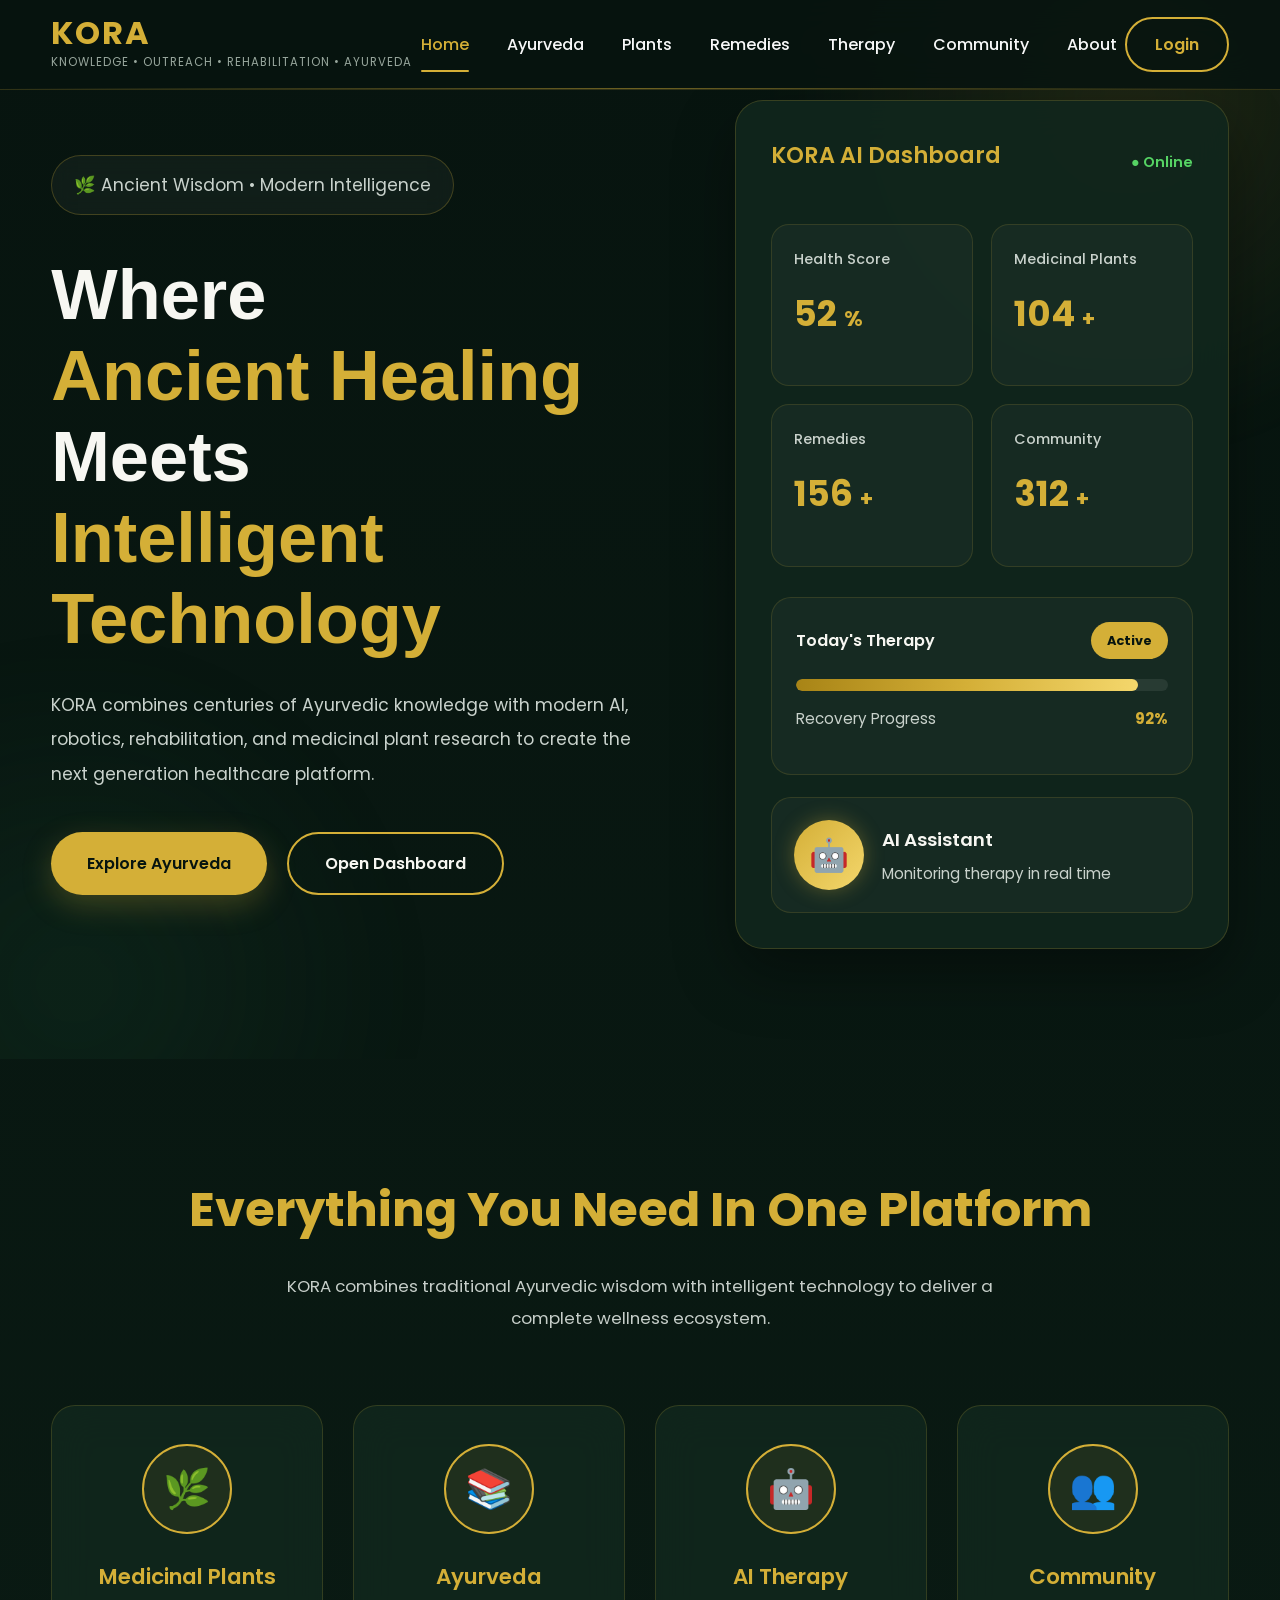
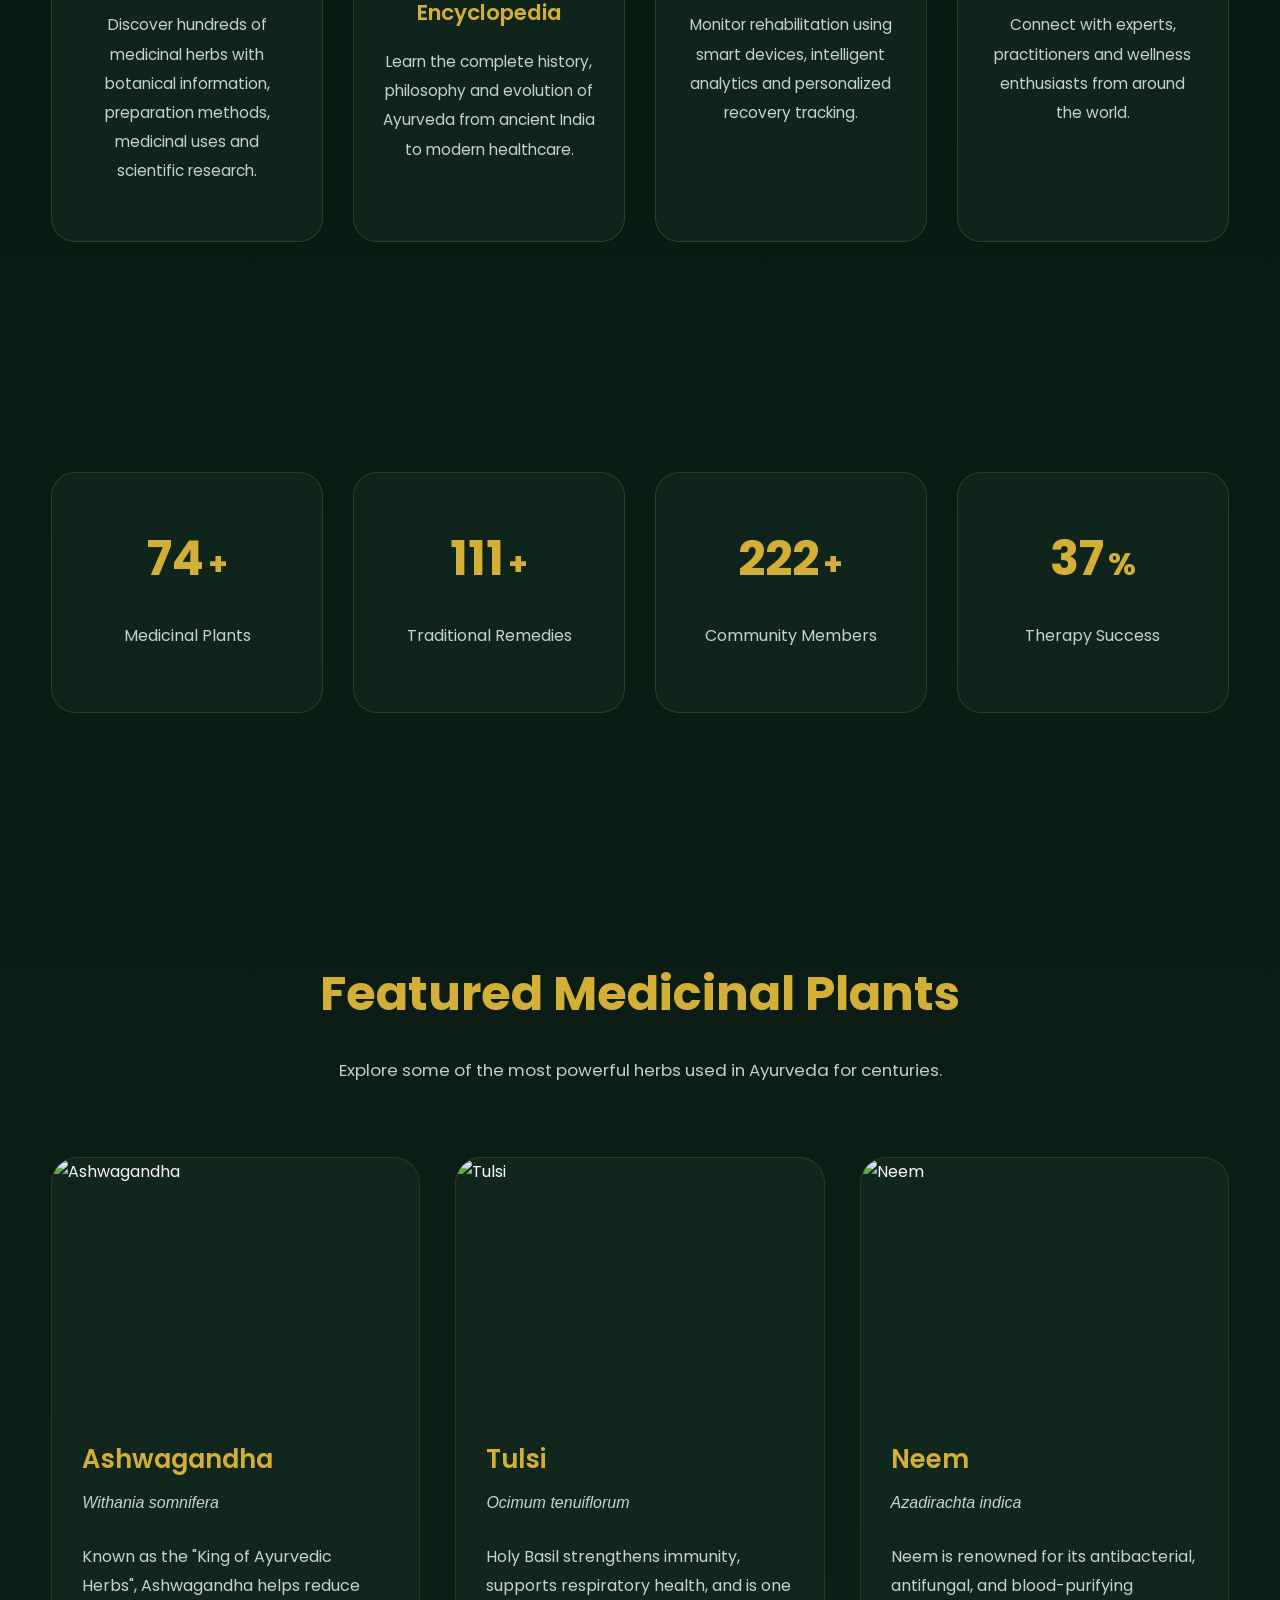
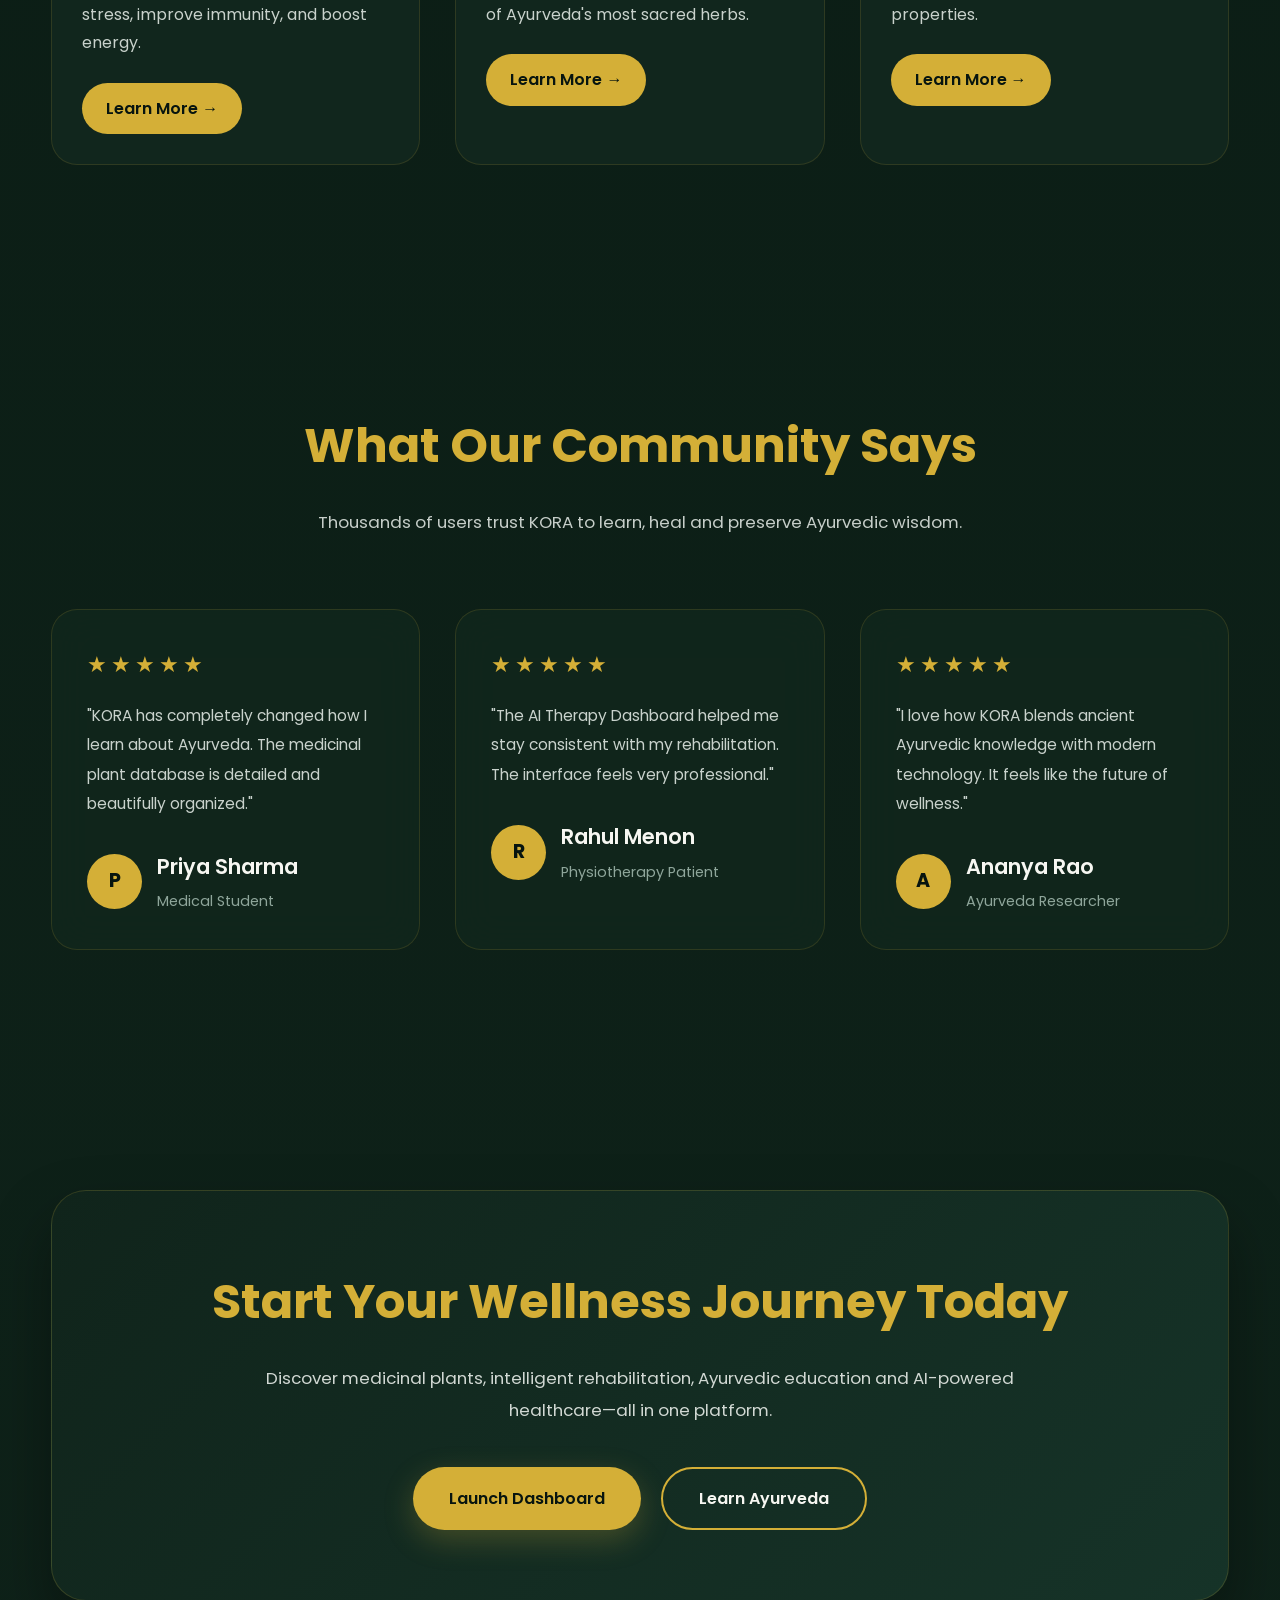
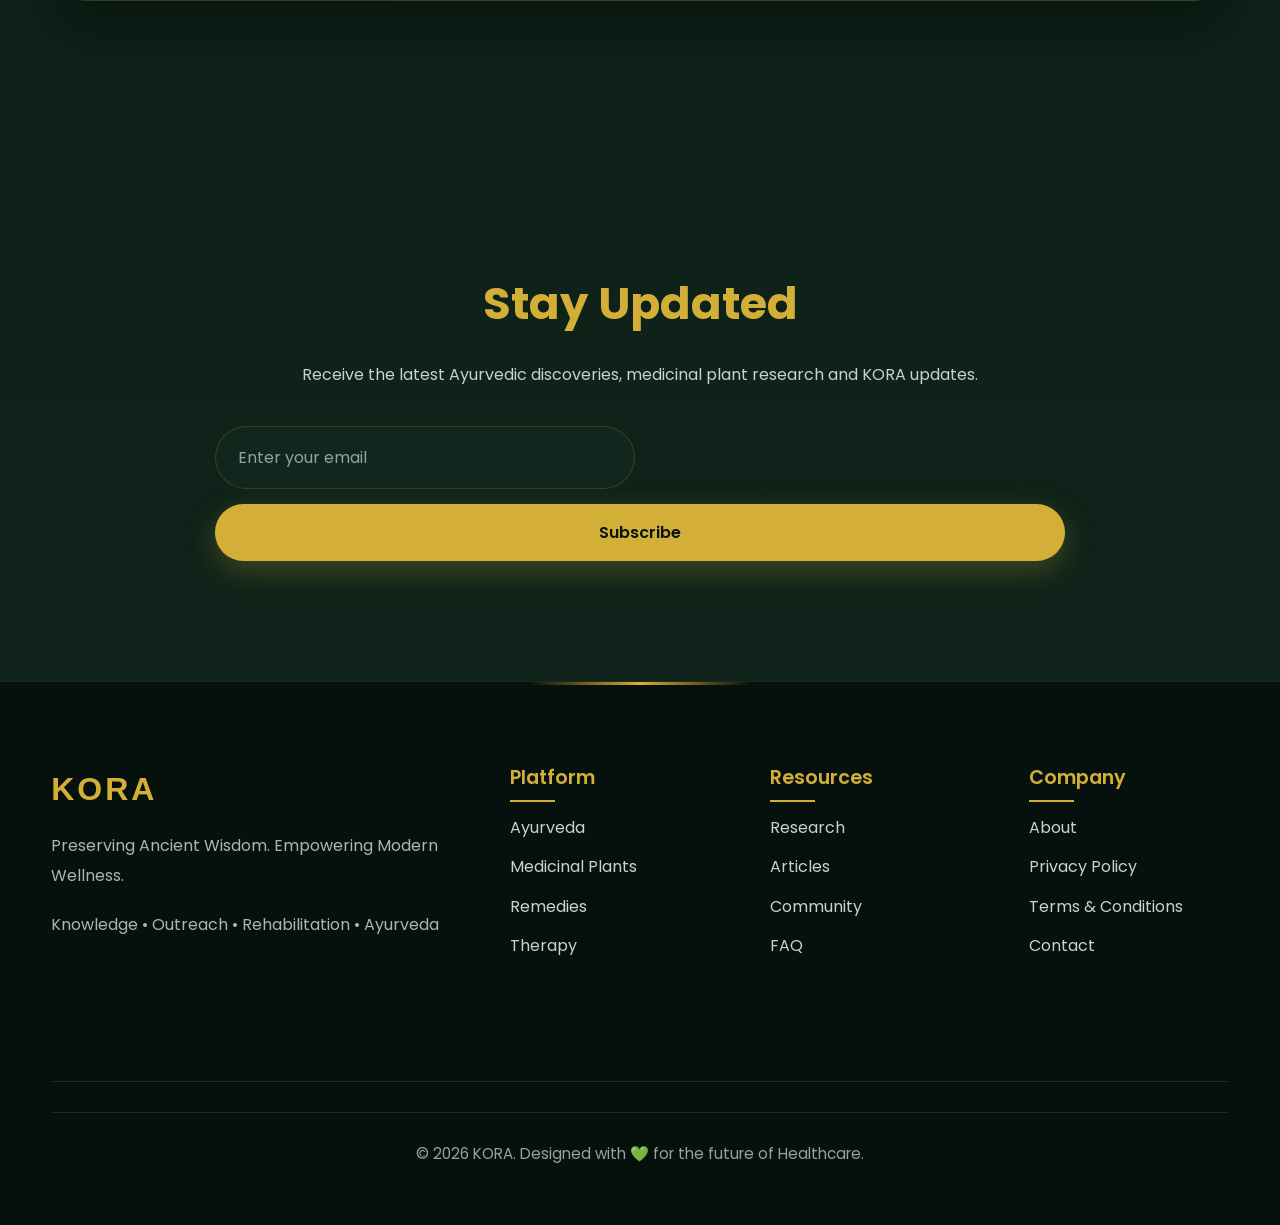
==== commit de0a7f3a: "refinement home" ====
--- a/home.html
+++ b/home.html
@@ -10,8 +10,6 @@
 content="width=device-width, initial-scale=1.0">
 
 <title>KORA | Home</title>
-
-<!-- Google Font -->
 
 <link rel="preconnect"
 href="https://fonts.googleapis.com">
@@ -23,8 +21,6 @@
 <link href="https://fonts.googleapis.com/css2?family=Poppins:wght@300;400;500;600;700;800&display=swap"
 rel="stylesheet">
 
-<!-- CSS -->
-
 <link rel="stylesheet" href="css/variables.css">
 
 <link rel="stylesheet" href="css/global.css">
@@ -39,16 +35,14 @@
 
 <body>
 
-<!--==================================================
+<!--==================================
 NAVBAR
-===================================================-->
+===================================-->
 
 <nav class="navbar">
 
 <div class="nav-container">
 
-<!-- Logo -->
-
 <a href="home.html" class="logo">
 
 <div class="logo-text">
@@ -69,8 +63,6 @@
 
 </a>
 
-<!-- Navigation -->
-
 <ul class="nav-links">
 
 <li><a href="home.html" class="active">Home</a></li>
@@ -89,37 +81,27 @@
 
 </ul>
 
-<!-- Right -->
-
-<div class="nav-right">
+<div class="nav-buttons">
 
 <a href="login.html"
 
-class="login-btn">
+id="loginButton"
+
+class="btn btn-outline">
 
 Login
 
 </a>
 
-<div class="hamburger">
-
-<span></span>
-
-<span></span>
-
-<span></span>
-
-</div>
-
 </div>
 
 </div>
 
 </nav>
 
-<!--==================================================
+<!--==================================
 HERO
-===================================================-->
+===================================-->
 
 <section class="hero">
 
@@ -127,39 +109,41 @@
 
 <div class="hero-content">
 
-<div class="badge">
-
-India's Modern Ayurveda Platform
-
-</div>
+<p class="hero-tag">
+
+🌿 Ancient Wisdom • Modern Intelligence
+
+</p>
 
 <h1>
 
-Preserving
-
-<span class="gold">
-
-Ancient Wisdom
+Where
+
+<span>
+
+Ancient Healing
 
 </span>
 
-with
-
-Modern Technology
+Meets
+
+<span>
+
+Intelligent Technology
+
+</span>
 
 </h1>
 
 <p>
 
-Discover Ayurvedic medicine, medicinal plants,
-
-AI-powered rehabilitation,
-
-traditional therapies,
-
-and a vibrant wellness community—
-
-all in one intelligent ecosystem.
+KORA combines centuries of Ayurvedic knowledge with modern AI,
+
+robotics,
+
+rehabilitation,
+
+and medicinal plant research to create the next generation healthcare platform.
 
 </p>
 
@@ -173,321 +157,924 @@
 
 </a>
 
-<a href="pages/plants.html"
+<a href="login.html"
 
 class="btn btn-secondary">
 
+Open Dashboard
+
+</a>
+
+</div>
+
+</div>
+<!--==================================
+HERO DASHBOARD PREVIEW
+===================================-->
+
+<div class="hero-visual">
+
+<div class="dashboard-preview">
+
+<div class="dashboard-top">
+
+<h3>
+
+KORA AI Dashboard
+
+</h3>
+
+<span class="online-status">
+
+● Online
+
+</span>
+
+</div>
+
+<div class="dashboard-stats">
+
+<div class="mini-card">
+
+<h4>
+
+Health Score
+
+</h4>
+
+<h2 data-target="94">
+
+0
+
+</h2>
+
+<span>%</span>
+
+</div>
+
+<div class="mini-card">
+
+<h4>
+
 Medicinal Plants
 
+</h4>
+
+<h2 data-target="250">
+
+0
+
+</h2>
+
+<span>+</span>
+
+</div>
+
+<div class="mini-card">
+
+<h4>
+
+Remedies
+
+</h4>
+
+<h2 data-target="500">
+
+0
+
+</h2>
+
+<span>+</span>
+
+</div>
+
+<div class="mini-card">
+
+<h4>
+
+Community
+
+</h4>
+
+<h2 data-target="1200">
+
+0
+
+</h2>
+
+<span>+</span>
+
+</div>
+
+</div>
+
+<div class="therapy-card">
+
+<div class="therapy-header">
+
+<h4>
+
+Today's Therapy
+
+</h4>
+
+<div class="therapy-status">
+
+Active
+
+</div>
+
+</div>
+
+<div class="therapy-progress">
+
+<div class="progress-bar">
+
+<div class="progress-fill"></div>
+
+</div>
+
+<p>
+
+Recovery Progress
+
+<strong>
+
+92%
+
+</strong>
+
+</p>
+
+</div>
+
+</div>
+
+<div class="ai-card">
+
+<div class="ai-icon">
+
+🤖
+
+</div>
+
+<div>
+
+<h4>
+
+AI Assistant
+
+</h4>
+
+<p>
+
+Monitoring therapy in real time
+
+</p>
+
+</div>
+
+</div>
+
+</div>
+
+</div>
+
+</div>
+
+</section>
+
+<!--==================================
+FEATURES
+===================================-->
+
+<section class="features">
+
+<div class="container">
+
+<div class="section-title">
+
+<h2>
+
+Everything You Need In One Platform
+
+</h2>
+
+<p>
+
+KORA combines traditional Ayurvedic wisdom with intelligent technology to deliver a complete wellness ecosystem.
+
+</p>
+
+</div>
+
+<div class="features-grid">
+
+<div class="feature-card">
+
+<div class="feature-icon">
+
+🌿
+
+</div>
+
+<h3>
+
+Medicinal Plants
+
+</h3>
+
+<p>
+
+Discover hundreds of medicinal herbs with botanical information, preparation methods, medicinal uses and scientific research.
+
+</p>
+
+</div>
+
+<div class="feature-card">
+
+<div class="feature-icon">
+
+📚
+
+</div>
+
+<h3>
+
+Ayurveda Encyclopedia
+
+</h3>
+
+<p>
+
+Learn the complete history, philosophy and evolution of Ayurveda from ancient India to modern healthcare.
+
+</p>
+
+</div>
+
+<div class="feature-card">
+
+<div class="feature-icon">
+
+🤖
+
+</div>
+
+<h3>
+
+AI Therapy
+
+</h3>
+
+<p>
+
+Monitor rehabilitation using smart devices, intelligent analytics and personalized recovery tracking.
+
+</p>
+
+</div>
+
+<div class="feature-card">
+
+<div class="feature-icon">
+
+👥
+
+</div>
+
+<h3>
+
+Community
+
+</h3>
+
+<p>
+
+Connect with experts, practitioners and wellness enthusiasts from around the world.
+
+</p>
+
+</div>
+
+</div>
+
+</div>
+
+</section>
+<!--==================================
+STATISTICS
+===================================-->
+
+<section class="statistics">
+
+<div class="container">
+
+<div class="stats-grid">
+
+<div class="stat-card">
+
+<h2 data-target="250">0</h2>
+
+<span>+</span>
+
+<p>
+
+Medicinal Plants
+
+</p>
+
+</div>
+
+<div class="stat-card">
+
+<h2 data-target="500">0</h2>
+
+<span>+</span>
+
+<p>
+
+Traditional Remedies
+
+</p>
+
+</div>
+
+<div class="stat-card">
+
+<h2 data-target="1200">0</h2>
+
+<span>+</span>
+
+<p>
+
+Community Members
+
+</p>
+
+</div>
+
+<div class="stat-card">
+
+<h2 data-target="98">0</h2>
+
+<span>%</span>
+
+<p>
+
+Therapy Success
+
+</p>
+
+</div>
+
+</div>
+
+</div>
+
+</section>
+
+<!--==================================
+FEATURED MEDICINAL PLANTS
+===================================-->
+
+<section class="plants">
+
+<div class="container">
+
+<div class="section-title">
+
+<h2>
+
+Featured Medicinal Plants
+
+</h2>
+
+<p>
+
+Explore some of the most powerful herbs used in Ayurveda for centuries.
+
+</p>
+
+</div>
+
+<div class="plants-grid">
+
+<div class="plant-card">
+
+<img src="images/plants/ashwagandha.jpg"
+alt="Ashwagandha">
+
+<div class="plant-content">
+
+<h3>
+
+Ashwagandha
+
+</h3>
+
+<p class="botanical">
+
+Withania somnifera
+
+</p>
+
+<p>
+
+Known as the "King of Ayurvedic Herbs", Ashwagandha helps reduce stress, improve immunity, and boost energy.
+
+</p>
+
+<a href="pages/plants/ashwagandha.html"
+class="plant-btn">
+
+Learn More →
+
 </a>
 
 </div>
 
 </div>
-<!--==================================================
-HERO RIGHT
-===================================================-->
-
-<div class="hero-visual">
-
-<div class="glass-card dashboard-card">
-
-<div class="card-header">
+
+<div class="plant-card">
+
+<img src="images/plants/tulsi.jpg"
+alt="Tulsi">
+
+<div class="plant-content">
+
+<h3>
+
+Tulsi
+
+</h3>
+
+<p class="botanical">
+
+Ocimum tenuiflorum
+
+</p>
+
+<p>
+
+Holy Basil strengthens immunity, supports respiratory health, and is one of Ayurveda's most sacred herbs.
+
+</p>
+
+<a href="pages/plants/tulsi.html"
+class="plant-btn">
+
+Learn More →
+
+</a>
+
+</div>
+
+</div>
+
+<div class="plant-card">
+
+<img src="images/plants/neem.jpg"
+alt="Neem">
+
+<div class="plant-content">
+
+<h3>
+
+Neem
+
+</h3>
+
+<p class="botanical">
+
+Azadirachta indica
+
+</p>
+
+<p>
+
+Neem is renowned for its antibacterial, antifungal, and blood-purifying properties.
+
+</p>
+
+<a href="pages/plants/neem.html"
+class="plant-btn">
+
+Learn More →
+
+</a>
+
+</div>
+
+</div>
+
+</div>
+
+</div>
+
+</section>
+<!--==================================
+TESTIMONIALS
+===================================-->
+
+<section class="testimonials">
+
+<div class="container">
+
+<div class="section-title">
+
+<h2>
+
+What Our Community Says
+
+</h2>
+
+<p>
+
+Thousands of users trust KORA to learn, heal and preserve Ayurvedic wisdom.
+
+</p>
+
+</div>
+
+<div class="testimonial-grid">
+
+<div class="testimonial-card">
+
+<div class="stars">
+
+★★★★★
+
+</div>
+
+<p>
+
+"KORA has completely changed how I learn about Ayurveda. The medicinal plant database is detailed and beautifully organized."
+
+</p>
+
+<div class="user">
+
+<div class="avatar">
+
+P
+
+</div>
 
 <div>
 
+<h4>
+
+Priya Sharma
+
+</h4>
+
+<span>
+
+Medical Student
+
+</span>
+
+</div>
+
+</div>
+
+</div>
+
+<div class="testimonial-card">
+
+<div class="stars">
+
+★★★★★
+
+</div>
+
+<p>
+
+"The AI Therapy Dashboard helped me stay consistent with my rehabilitation. The interface feels very professional."
+
+</p>
+
+<div class="user">
+
+<div class="avatar">
+
+R
+
+</div>
+
+<div>
+
+<h4>
+
+Rahul Menon
+
+</h4>
+
+<span>
+
+Physiotherapy Patient
+
+</span>
+
+</div>
+
+</div>
+
+</div>
+
+<div class="testimonial-card">
+
+<div class="stars">
+
+★★★★★
+
+</div>
+
+<p>
+
+"I love how KORA blends ancient Ayurvedic knowledge with modern technology. It feels like the future of wellness."
+
+</p>
+
+<div class="user">
+
+<div class="avatar">
+
+A
+
+</div>
+
+<div>
+
+<h4>
+
+Ananya Rao
+
+</h4>
+
+<span>
+
+Ayurveda Researcher
+
+</span>
+
+</div>
+
+</div>
+
+</div>
+
+</div>
+
+</div>
+
+</section>
+
+<!--==================================
+CALL TO ACTION
+===================================-->
+
+<section class="cta">
+
+<div class="container">
+
+<div class="cta-box">
+
+<h2>
+
+Start Your Wellness Journey Today
+
+</h2>
+
+<p>
+
+Discover medicinal plants, intelligent rehabilitation, Ayurvedic education and AI-powered healthcare—all in one platform.
+
+</p>
+
+<div class="cta-buttons">
+
+<a href="login.html"
+
+class="btn btn-primary">
+
+Launch Dashboard
+
+</a>
+
+<a href="pages/ayurveda.html"
+
+class="btn btn-secondary">
+
+Learn Ayurveda
+
+</a>
+
+</div>
+
+</div>
+
+</div>
+
+</section>
+
+<!--==================================
+NEWSLETTER
+===================================-->
+
+<section class="newsletter">
+
+<div class="container">
+
+<div class="newsletter-box">
+
+<h2>
+
+Stay Updated
+
+</h2>
+
+<p>
+
+Receive the latest Ayurvedic discoveries, medicinal plant research and KORA updates.
+
+</p>
+
+<form class="newsletter-form">
+
+<input
+
+type="email"
+
+placeholder="Enter your email"
+
+required>
+
+<button
+
+type="submit"
+
+class="btn btn-primary">
+
+Subscribe
+
+</button>
+
+</form>
+
+</div>
+
+</div>
+
+</section>
+<!--==================================
+FOOTER
+===================================-->
+
+<footer class="footer">
+
+<div class="container">
+
+<div class="footer-grid">
+
+<div class="footer-column">
+
+<h2 class="footer-logo">
+
+KORA
+
+</h2>
+
+<p>
+
+Preserving Ancient Wisdom.
+
+Empowering Modern Wellness.
+
+</p>
+
+<p>
+
+Knowledge • Outreach • Rehabilitation • Ayurveda
+
+</p>
+
+</div>
+
+<div class="footer-column">
+
 <h3>
 
-KORA AI Dashboard
+Platform
 
 </h3>
 
-<p>
-
-Live Platform Overview
-
-</p>
-
-</div>
-
-<div class="status-dot"></div>
-
-</div>
-
-<div class="dashboard-stats">
-
-<div class="stat-item">
-
-<h2>
-
-250+
-
-</h2>
-
-<p>
-
-Medicinal Plants
-
-</p>
-
-</div>
-
-<div class="stat-item">
-
-<h2>
-
-500+
-
-</h2>
-
-<p>
-
-Ayurvedic Remedies
-
-</p>
-
-</div>
-
-<div class="stat-item">
-
-<h2>
-
-120+
-
-</h2>
-
-<p>
-
-Therapies
-
-</p>
-
-</div>
-
-<div class="stat-item">
-
-<h2>
-
-98%
-
-</h2>
-
-<p>
-
-Recovery Success
-
-</p>
-
-</div>
-
-</div>
-
-<div class="progress-section">
-
-<div class="progress-title">
-
-<span>AI Therapy Analysis</span>
-
-<span>96%</span>
-
-</div>
-
-<div class="progress-bar">
-
-<div class="progress-fill"></div>
-
-</div>
-
-</div>
-
-</div>
-
-<!-- Floating Card -->
-
-<div class="floating-card floating-one">
-
-<h4>
-
-🌿 Featured Plant
-
-</h4>
+<ul>
+
+<li><a href="pages/ayurveda.html">Ayurveda</a></li>
+
+<li><a href="pages/plants.html">Medicinal Plants</a></li>
+
+<li><a href="pages/remedies.html">Remedies</a></li>
+
+<li><a href="pages/therapy.html">Therapy</a></li>
+
+</ul>
+
+</div>
+
+<div class="footer-column">
 
 <h3>
 
-Ashwagandha
+Resources
 
 </h3>
 
-<p>
-
-Known for stress reduction,
-
-energy enhancement,
-
-and immune support.
-
-</p>
-
-</div>
-
-<!-- Floating Card -->
-
-<div class="floating-card floating-two">
-
-<h4>
-
-🤖 AI Therapy
-
-</h4>
+<ul>
+
+<li><a href="#">Research</a></li>
+
+<li><a href="#">Articles</a></li>
+
+<li><a href="#">Community</a></li>
+
+<li><a href="#">FAQ</a></li>
+
+</ul>
+
+</div>
+
+<div class="footer-column">
 
 <h3>
 
-Smart Knee Rehabilitation
+Company
 
 </h3>
 
-<p>
-
-ESP32 powered
-
-AI assisted
-
-personalized therapy.
-
-</p>
-
-</div>
-
-</div>
-
-</div>
-
-</section>
-
-<!--==================================================
-FEATURES
-===================================================-->
-
-<section class="features">
-
-<div class="container">
-
-<div class="section-title">
-
-<span>
-
-Our Platform
-
-</span>
-
-<h2>
-
-Everything You Need
-
-for Ayurvedic Wellness
-
-</h2>
-
-<p>
-
-KORA combines education,
-
-traditional medicine,
-
-AI technology,
-
-and rehabilitation
-
-into one seamless experience.
-
-</p>
-
-</div>
-
-<div class="grid grid-3">
-
-<div class="card">
-
-<div class="icon-circle">
-
-📚
-
-</div>
-
-<h3>
-
-Ayurveda Encyclopedia
-
-</h3>
-
-<p>
-
-Learn everything from
-
-the origin of Ayurveda
-
-to modern scientific applications.
-
-</p>
-
-</div>
-
-<div class="card">
-
-<div class="icon-circle">
-
-🌿
-
-</div>
-
-<h3>
-
-Medicinal Plants
-
-</h3>
-
-<p>
-
-Discover hundreds of medicinal
-
-plants with botanical details,
-
-benefits,
-
-and preparation methods.
-
-</p>
-
-</div>
-
-<div class="card">
-
-<div class="icon-circle">
-
-🤖
-
-</div>
-
-<h3>
-
-AI Therapy
-
-</h3>
-
-<p>
-
-Monitor your smart
-
-Ayurvedic Knee Massager
-
-through an intelligent dashboard.
-
-</p>
-
-</div>
-
-</div>
-
-</div>
-
-</section>+<ul>
+
+<li><a href="pages/about.html">About</a></li>
+
+<li><a href="#">Privacy Policy</a></li>
+
+<li><a href="#">Terms & Conditions</a></li>
+
+<li><a href="#">Contact</a></li>
+
+</ul>
+
+</div>
+
+</div>
+
+<hr class="footer-divider">
+
+<div class="footer-bottom">
+
+<p>
+
+© 2026 KORA.
+
+Designed with 💚 for the future of Healthcare.
+
+</p>
+
+</div>
+
+</div>
+
+</footer>
+
+<!--==================================
+SCRIPTS
+===================================-->
+
+<script src="js/navbar.js"></script>
+
+<script src="js/home.js"></script>
+
+<script src="js/counter.js"></script>
+
+<script src="js/login.js"></script>
+
+<script>
+
+const loginButton=document.getElementById("loginButton");
+
+if(localStorage.getItem("koraLoggedIn")==="true"){
+
+loginButton.innerHTML="Dashboard";
+
+loginButton.href="dashboard.html";
+
+}
+
+</script>
+
+</body>
+
+</html>
--- a/css/home.css
+++ b/css/home.css
@@ -1,919 +1,1623 @@
 /*==================================================
-                HERO SECTION
-==================================================*/
-
-.hero{
-
-min-height:100vh;
-
-display:flex;
-
-align-items:center;
-
-padding-top:90px;
-
-position:relative;
-
-overflow:hidden;
-
-}
-
-.hero::before{
-
-content:"";
-
-position:absolute;
-
-top:-200px;
-
-right:-150px;
-
-width:700px;
-
-height:700px;
-
-background:radial-gradient(circle,
-rgba(212,175,55,.10),
-transparent 70%);
-
-pointer-events:none;
-
-}
-
-.hero-grid{
-
-display:grid;
-
-grid-template-columns:1.1fr .9fr;
-
-gap:70px;
-
-align-items:center;
-
-}
-
-/*==================================================
-LEFT CONTENT
-==================================================*/
-
-.hero-content{
-
-animation:fadeLeft 1s ease;
-
-}
-
-.hero-content h1{
-
-font-size:4.3rem;
-
-line-height:1.15;
-
-margin:30px 0;
-
-max-width:700px;
-
-}
-
-.hero-content p{
-
-max-width:620px;
-
-font-size:1.08rem;
-
-line-height:2;
-
-margin-bottom:40px;
-
-}
-
-.hero-buttons{
-
-display:flex;
-
-gap:20px;
-
-flex-wrap:wrap;
-
-margin-top:35px;
-
-}
-
-/*==================================================
-BADGE
-==================================================*/
-
-.badge{
-
-display:inline-flex;
-
-align-items:center;
-
-padding:10px 22px;
-
-background:rgba(212,175,55,.08);
-
-border:1px solid rgba(212,175,55,.25);
-
-border-radius:100px;
-
-color:var(--gold);
-
-font-size:.9rem;
-
-font-weight:600;
-
-letter-spacing:.6px;
-
-}
-
-/*==================================================
-RIGHT SIDE
-==================================================*/
-
-.hero-visual{
-
-position:relative;
-
-display:flex;
-
-justify-content:center;
-
-align-items:center;
-
-animation:fadeRight 1s ease;
-
-}
-
-/*==================================================
-MAIN DASHBOARD CARD
-==================================================*/
-
-.dashboard-card{
-
-width:100%;
-
-max-width:520px;
-
-background:rgba(17,38,29,.90);
-
-border:1px solid rgba(212,175,55,.22);
-
-backdrop-filter:blur(20px);
-
--webkit-backdrop-filter:blur(20px);
-
-border-radius:24px;
-
-padding:35px;
-
-box-shadow:var(--shadow-lg);
-
-}
-
-.card-header{
-
-display:flex;
-
-justify-content:space-between;
-
-align-items:center;
-
-margin-bottom:35px;
-
-}
-
-.card-header h3{
-
-margin:0;
-
-font-size:1.4rem;
-
-color:var(--gold);
-
-}
-
-.card-header p{
-
-margin-top:5px;
-
-font-size:.9rem;
-
-color:var(--text-muted);
-
-}
-
-/*==================================================
-LIVE STATUS
-==================================================*/
-
-.status-dot{
-
-width:14px;
-
-height:14px;
-
-border-radius:50%;
-
-background:#3DDC84;
-
-box-shadow:
-
-0 0 15px #3DDC84;
-
-animation:pulse 2s infinite;
-
-}
-
-@keyframes pulse{
-
-0%{
-
-transform:scale(1);
-
-opacity:1;
-
-}
-
-50%{
-
-transform:scale(1.35);
-
-opacity:.6;
-
-}
-
-100%{
-
-transform:scale(1);
-
-opacity:1;
-
-}
-
-}
-/*==================================================
-                FEATURES SECTION
-==================================================*/
-
-.features{
-
-position:relative;
-
-padding:120px 0;
+                    KORA HOME
+          Premium Dark Forest Theme
+==================================================*/
+
+/*==========================
+HOME BACKGROUND
+==========================*/
+
+body{
 
 background:linear-gradient(
 180deg,
+#07140F 0%,
+#0B1D15 45%,
+#10241B 100%
+);
+
+overflow-x:hidden;
+
+}
+
+/*==========================
+CONTAINER
+==========================*/
+
+.container{
+
+width:min(92%,1300px);
+
+margin:auto;
+
+}
+
+/*==========================
+SECTION
+==========================*/
+
+section{
+
+padding:110px 0;
+
+position:relative;
+
+}
+
+/*==========================
+SECTION TITLE
+==========================*/
+
+.section-title{
+
+text-align:center;
+
+margin-bottom:70px;
+
+}
+
+.section-title h2{
+
+font-size:3rem;
+
+font-weight:700;
+
+color:#D4AF37;
+
+margin-bottom:20px;
+
+}
+
+.section-title p{
+
+font-size:1.05rem;
+
+color:#C6CEC9;
+
+max-width:750px;
+
+margin:auto;
+
+line-height:1.9;
+
+}
+
+/*==========================
+HERO
+==========================*/
+
+.hero{
+
+min-height:100vh;
+
+display:flex;
+
+align-items:center;
+
+padding-top:100px;
+
+position:relative;
+
+overflow:hidden;
+
+}
+
+/* Decorative Gold Glow */
+
+.hero::before{
+
+content:"";
+
+position:absolute;
+
+top:-250px;
+
+right:-200px;
+
+width:700px;
+
+height:700px;
+
+border-radius:50%;
+
+background:
+
+radial-gradient(
+
+circle,
+
+rgba(212,175,55,.12),
+
+transparent 70%
+
+);
+
+filter:blur(30px);
+
+pointer-events:none;
+
+}
+
+/* Decorative Green Glow */
+
+.hero::after{
+
+content:"";
+
+position:absolute;
+
+left:-250px;
+
+bottom:-250px;
+
+width:650px;
+
+height:650px;
+
+border-radius:50%;
+
+background:
+
+radial-gradient(
+
+circle,
+
+rgba(30,90,60,.18),
+
+transparent 70%
+
+);
+
+filter:blur(35px);
+
+pointer-events:none;
+
+}
+
+/*==========================
+GRID
+==========================*/
+
+.hero-grid{
+
+display:grid;
+
+grid-template-columns:1.1fr .9fr;
+
+gap:80px;
+
+align-items:center;
+
+}
+
+/*==========================
+LEFT SIDE
+==========================*/
+
+.hero-content{
+
+z-index:2;
+
+}
+
+.hero-tag{
+
+display:inline-block;
+
+padding:12px 22px;
+
+border:1px solid rgba(212,175,55,.25);
+
+border-radius:40px;
+
+background:rgba(255,255,255,.04);
+
+color:#D4AF37;
+
+font-size:.9rem;
+
+margin-bottom:28px;
+
+backdrop-filter:blur(10px);
+
+}
+
+.hero-content h1{
+
+font-size:4.4rem;
+
+font-weight:800;
+
+line-height:1.15;
+
+margin-bottom:28px;
+
+color:#F7F7F2;
+
+}
+
+.hero-content h1 span{
+
+display:block;
+
+color:#D4AF37;
+
+}
+
+.hero-content p{
+
+font-size:1.08rem;
+
+line-height:2;
+
+color:#C9D2CC;
+
+max-width:650px;
+
+margin-bottom:40px;
+
+}
+/*==================================================
+                HERO BUTTONS
+==================================================*/
+
+.hero-buttons{
+
+display:flex;
+
+gap:20px;
+
+flex-wrap:wrap;
+
+margin-top:20px;
+
+}
+
+.btn{
+
+display:inline-flex;
+
+align-items:center;
+
+justify-content:center;
+
+padding:16px 36px;
+
+border-radius:50px;
+
+font-size:1rem;
+
+font-weight:600;
+
+text-decoration:none;
+
+cursor:pointer;
+
+transition:all .35s ease;
+
+border:none;
+
+}
+
+.btn-primary{
+
+background:#D4AF37;
+
+color:#07140F;
+
+box-shadow:0 10px 30px rgba(212,175,55,.25);
+
+}
+
+.btn-primary:hover{
+
+transform:translateY(-5px);
+
+box-shadow:0 20px 40px rgba(212,175,55,.35);
+
+}
+
+.btn-secondary{
+
+background:transparent;
+
+color:#F7F7F2;
+
+border:2px solid #D4AF37;
+
+}
+
+.btn-secondary:hover{
+
+background:#D4AF37;
+
+color:#07140F;
+
+transform:translateY(-5px);
+
+}
+
+.btn-outline{
+
+background:transparent;
+
+border:2px solid #D4AF37;
+
+color:#D4AF37;
+
+padding:12px 28px;
+
+}
+
+.btn-outline:hover{
+
+background:#D4AF37;
+
+color:#07140F;
+
+}
+
+/*==================================================
+                HERO VISUAL
+==================================================*/
+
+.hero-visual{
+
+display:flex;
+
+justify-content:center;
+
+align-items:center;
+
+position:relative;
+
+z-index:2;
+
+}
+
+/*==================================================
+            DASHBOARD PREVIEW
+==================================================*/
+
+.dashboard-preview{
+
+width:100%;
+
+max-width:520px;
+
+padding:35px;
+
+background:rgba(17,38,29,.92);
+
+border:1px solid rgba(212,175,55,.20);
+
+border-radius:28px;
+
+backdrop-filter:blur(20px);
+
+-webkit-backdrop-filter:blur(20px);
+
+box-shadow:
+
+0 25px 60px rgba(0,0,0,.35);
+
+transition:.35s;
+
+}
+
+.dashboard-preview:hover{
+
+transform:translateY(-10px);
+
+box-shadow:
+
+0 35px 70px rgba(0,0,0,.40),
+
+0 0 25px rgba(212,175,55,.15);
+
+}
+
+.dashboard-top{
+
+display:flex;
+
+justify-content:space-between;
+
+align-items:center;
+
+margin-bottom:35px;
+
+}
+
+.dashboard-top h3{
+
+font-size:1.4rem;
+
+color:#D4AF37;
+
+}
+
+.online-status{
+
+font-size:.9rem;
+
+color:#56D364;
+
+font-weight:600;
+
+}
+/*==================================================
+            DASHBOARD MINI CARDS
+==================================================*/
+
+.dashboard-stats{
+
+display:grid;
+
+grid-template-columns:repeat(2,1fr);
+
+gap:18px;
+
+margin-bottom:30px;
+
+}
+
+.mini-card{
+
+background:rgba(255,255,255,.03);
+
+border:1px solid rgba(212,175,55,.15);
+
+border-radius:18px;
+
+padding:22px;
+
+transition:all .35s ease;
+
+position:relative;
+
+overflow:hidden;
+
+}
+
+.mini-card::before{
+
+content:"";
+
+position:absolute;
+
+top:0;
+
+left:-100%;
+
+width:100%;
+
+height:100%;
+
+background:linear-gradient(
+
+90deg,
+
 transparent,
-rgba(255,255,255,.015),
+
+rgba(212,175,55,.08),
+
 transparent
+
 );
 
-}
-
-.features .section-title{
-
-margin-bottom:80px;
-
-}
-
-/*==================================================
-FEATURE CARDS
-==================================================*/
-
-.features .card{
+transition:.8s;
+
+}
+
+.mini-card:hover::before{
+
+left:100%;
+
+}
+
+.mini-card:hover{
+
+transform:translateY(-6px);
+
+border-color:#D4AF37;
+
+box-shadow:0 15px 30px rgba(212,175,55,.10);
+
+}
+
+.mini-card h4{
+
+font-size:.9rem;
+
+color:#C9D2CC;
+
+font-weight:500;
+
+margin-bottom:12px;
+
+}
+
+.mini-card h2{
+
+display:inline-block;
+
+font-size:2.2rem;
+
+color:#D4AF37;
+
+font-weight:700;
+
+}
+
+.mini-card span{
+
+font-size:1.3rem;
+
+font-weight:700;
+
+color:#D4AF37;
+
+margin-left:3px;
+
+}
+
+/*==================================================
+                THERAPY CARD
+==================================================*/
+
+.therapy-card{
+
+background:rgba(255,255,255,.03);
+
+border:1px solid rgba(212,175,55,.15);
+
+border-radius:20px;
+
+padding:24px;
+
+margin-bottom:22px;
+
+transition:.35s;
+
+}
+
+.therapy-card:hover{
+
+border-color:#D4AF37;
+
+transform:translateY(-5px);
+
+}
+
+.therapy-header{
+
+display:flex;
+
+justify-content:space-between;
+
+align-items:center;
+
+margin-bottom:20px;
+
+}
+
+.therapy-header h4{
+
+color:#F7F7F2;
+
+font-size:1rem;
+
+}
+
+.therapy-status{
+
+padding:8px 16px;
+
+background:#D4AF37;
+
+color:#07140F;
+
+border-radius:30px;
+
+font-size:.8rem;
+
+font-weight:700;
+
+}
+
+/*==================================================
+                PROGRESS BAR
+==================================================*/
+
+.progress-bar{
+
+height:12px;
+
+background:rgba(255,255,255,.08);
+
+border-radius:30px;
+
+overflow:hidden;
+
+margin-bottom:15px;
+
+}
+
+.progress-fill{
+
+width:92%;
+
+height:100%;
+
+border-radius:30px;
+
+background:linear-gradient(
+
+90deg,
+
+#A88416,
+
+#D4AF37,
+
+#F4D76C
+
+);
+
+animation:progressAnimation 2.5s ease;
+
+}
+
+@keyframes progressAnimation{
+
+from{
+
+width:0;
+
+}
+
+to{
+
+width:92%;
+
+}
+
+}
+
+.therapy-progress p{
+
+display:flex;
+
+justify-content:space-between;
+
+color:#C9D2CC;
+
+font-size:.95rem;
+
+}
+
+.therapy-progress strong{
+
+color:#D4AF37;
+
+}
+/*==================================================
+                AI CARD
+==================================================*/
+
+.ai-card{
+
+display:flex;
+
+align-items:center;
+
+gap:18px;
+
+padding:22px;
+
+border-radius:20px;
+
+background:rgba(255,255,255,.03);
+
+border:1px solid rgba(212,175,55,.15);
+
+transition:all .35s ease;
+
+}
+
+.ai-card:hover{
+
+transform:translateY(-5px);
+
+border-color:#D4AF37;
+
+box-shadow:0 15px 35px rgba(212,175,55,.12);
+
+}
+
+.ai-icon{
+
+width:70px;
+
+height:70px;
+
+border-radius:50%;
+
+display:flex;
+
+justify-content:center;
+
+align-items:center;
+
+font-size:2rem;
+
+background:linear-gradient(
+
+135deg,
+
+#D4AF37,
+
+#F4D76C
+
+);
+
+color:#07140F;
+
+box-shadow:0 0 20px rgba(212,175,55,.35);
+
+animation:pulseGlow 2.5s infinite;
+
+}
+
+.ai-card h4{
+
+font-size:1.15rem;
+
+color:#F7F7F2;
+
+margin-bottom:6px;
+
+}
+
+.ai-card p{
+
+font-size:.95rem;
+
+color:#C9D2CC;
+
+line-height:1.7;
+
+margin:0;
+
+}
+
+/*==================================================
+                FLOATING ANIMATION
+==================================================*/
+
+.dashboard-preview{
+
+animation:floatCard 6s ease-in-out infinite;
+
+}
+
+@keyframes floatCard{
+
+0%{
+
+transform:translateY(0px);
+
+}
+
+50%{
+
+transform:translateY(-12px);
+
+}
+
+100%{
+
+transform:translateY(0px);
+
+}
+
+}
+
+/*==================================================
+                GOLD PULSE
+==================================================*/
+
+@keyframes pulseGlow{
+
+0%{
+
+box-shadow:0 0 15px rgba(212,175,55,.25);
+
+}
+
+50%{
+
+box-shadow:
+
+0 0 30px rgba(212,175,55,.45),
+
+0 0 50px rgba(212,175,55,.20);
+
+}
+
+100%{
+
+box-shadow:0 0 15px rgba(212,175,55,.25);
+
+}
+
+}
+
+/*==================================================
+                FEATURE SECTION
+==================================================*/
+
+.features{
+
+position:relative;
+
+}
+
+.features-grid{
+
+display:grid;
+
+grid-template-columns:repeat(4,1fr);
+
+gap:30px;
+
+}
+
+.feature-card{
+
+background:rgba(17,38,29,.92);
+
+border:1px solid rgba(212,175,55,.18);
+
+border-radius:24px;
+
+padding:38px 28px;
 
 text-align:center;
 
-padding:45px 35px;
+transition:all .35s ease;
+
+backdrop-filter:blur(20px);
+
+}
+
+.feature-card:hover{
+
+transform:translateY(-12px);
+
+border-color:#D4AF37;
+
+box-shadow:
+
+0 25px 45px rgba(0,0,0,.35),
+
+0 0 20px rgba(212,175,55,.12);
+
+}
+
+.feature-icon{
+
+width:90px;
+
+height:90px;
+
+margin:auto;
+
+margin-bottom:25px;
+
+border-radius:50%;
+
+display:flex;
+
+justify-content:center;
+
+align-items:center;
+
+font-size:2.4rem;
+
+background:rgba(212,175,55,.08);
+
+border:2px solid #D4AF37;
+
+transition:.35s;
+
+}
+
+.feature-card:hover .feature-icon{
+
+background:#D4AF37;
+
+color:#07140F;
+
+transform:rotate(8deg) scale(1.08);
+
+}
+
+.feature-card h3{
+
+font-size:1.35rem;
+
+color:#D4AF37;
+
+margin-bottom:15px;
+
+}
+
+.feature-card p{
+
+color:#C9D2CC;
+
+line-height:1.9;
+
+font-size:.96rem;
+
+}
+/*==================================================
+                STATISTICS
+==================================================*/
+
+.statistics{
+
+padding:120px 0;
+
+}
+
+.stats-grid{
+
+display:grid;
+
+grid-template-columns:repeat(4,1fr);
+
+gap:30px;
+
+}
+
+.stat-card{
+
+background:rgba(17,38,29,.92);
+
+border:1px solid rgba(212,175,55,.18);
 
 border-radius:24px;
 
-transition:all .4s ease;
-
-cursor:pointer;
-
-position:relative;
+padding:45px 30px;
+
+text-align:center;
+
+transition:.35s;
+
+backdrop-filter:blur(20px);
+
+}
+
+.stat-card:hover{
+
+transform:translateY(-10px);
+
+border-color:#D4AF37;
+
+box-shadow:
+
+0 20px 40px rgba(0,0,0,.35),
+
+0 0 25px rgba(212,175,55,.12);
+
+}
+
+.stat-card h2{
+
+display:inline-block;
+
+font-size:3rem;
+
+font-weight:700;
+
+color:#D4AF37;
+
+margin-bottom:10px;
+
+}
+
+.stat-card span{
+
+font-size:2rem;
+
+font-weight:700;
+
+color:#D4AF37;
+
+}
+
+.stat-card p{
+
+margin-top:12px;
+
+font-size:1rem;
+
+color:#C9D2CC;
+
+}
+
+/*==================================================
+            FEATURED PLANTS
+==================================================*/
+
+.plants{
+
+padding:120px 0;
+
+}
+
+.plants-grid{
+
+display:grid;
+
+grid-template-columns:repeat(3,1fr);
+
+gap:35px;
+
+}
+
+.plant-card{
+
+background:#11261D;
+
+border-radius:26px;
 
 overflow:hidden;
 
-}
-
-.features .card::after{
-
-content:"";
-
-position:absolute;
-
-left:0;
-
-bottom:0;
+border:1px solid rgba(212,175,55,.15);
+
+transition:.4s;
+
+}
+
+.plant-card:hover{
+
+transform:translateY(-12px);
+
+border-color:#D4AF37;
+
+box-shadow:
+
+0 25px 45px rgba(0,0,0,.4),
+
+0 0 20px rgba(212,175,55,.15);
+
+}
+
+.plant-card img{
 
 width:100%;
 
-height:4px;
-
-background:linear-gradient(
-90deg,
-transparent,
-var(--gold),
-transparent
+height:250px;
+
+object-fit:cover;
+
+display:block;
+
+transition:.45s;
+
+}
+
+.plant-card:hover img{
+
+transform:scale(1.08);
+
+}
+
+.plant-content{
+
+padding:30px;
+
+}
+
+.plant-content h3{
+
+font-size:1.6rem;
+
+color:#D4AF37;
+
+margin-bottom:8px;
+
+}
+
+.botanical{
+
+font-style:italic;
+
+color:#8FA69B;
+
+margin-bottom:18px;
+
+}
+
+.plant-content p{
+
+line-height:1.8;
+
+color:#C9D2CC;
+
+margin-bottom:25px;
+
+}
+
+.plant-btn{
+
+display:inline-block;
+
+padding:12px 24px;
+
+border-radius:40px;
+
+text-decoration:none;
+
+font-weight:600;
+
+color:#07140F;
+
+background:#D4AF37;
+
+transition:.35s;
+
+}
+
+.plant-btn:hover{
+
+transform:translateY(-4px);
+
+box-shadow:0 10px 25px rgba(212,175,55,.3);
+
+}
+/*==================================================
+                TESTIMONIALS
+==================================================*/
+
+.testimonials{
+
+padding:120px 0;
+
+}
+
+.testimonial-grid{
+
+display:grid;
+
+grid-template-columns:repeat(3,1fr);
+
+gap:35px;
+
+}
+
+.testimonial-card{
+
+background:rgba(17,38,29,.92);
+
+border:1px solid rgba(212,175,55,.15);
+
+border-radius:26px;
+
+padding:35px;
+
+transition:.35s;
+
+backdrop-filter:blur(20px);
+
+}
+
+.testimonial-card:hover{
+
+transform:translateY(-10px);
+
+border-color:#D4AF37;
+
+box-shadow:
+
+0 20px 40px rgba(0,0,0,.35),
+
+0 0 20px rgba(212,175,55,.12);
+
+}
+
+.stars{
+
+font-size:1.4rem;
+
+color:#D4AF37;
+
+margin-bottom:18px;
+
+letter-spacing:4px;
+
+}
+
+.testimonial-card p{
+
+color:#C9D2CC;
+
+line-height:1.9;
+
+margin-bottom:30px;
+
+font-size:.97rem;
+
+}
+
+.user{
+
+display:flex;
+
+align-items:center;
+
+gap:15px;
+
+}
+
+.avatar{
+
+width:55px;
+
+height:55px;
+
+border-radius:50%;
+
+display:flex;
+
+justify-content:center;
+
+align-items:center;
+
+background:#D4AF37;
+
+color:#07140F;
+
+font-size:1.2rem;
+
+font-weight:700;
+
+}
+
+.user h4{
+
+color:#F7F7F2;
+
+margin-bottom:3px;
+
+}
+
+.user span{
+
+color:#8FA69B;
+
+font-size:.9rem;
+
+}
+
+/*==================================================
+                CALL TO ACTION
+==================================================*/
+
+.cta{
+
+padding:120px 0;
+
+}
+
+.cta-box{
+
+padding:70px;
+
+border-radius:35px;
+
+text-align:center;
+
+background:
+
+linear-gradient(
+
+135deg,
+
+#10241B,
+
+#163328
+
 );
 
-transform:scaleX(0);
-
-transition:.4s;
-
-}
-
-.features .card:hover::after{
-
-transform:scaleX(1);
-
-}
-
-.features .card:hover{
-
-transform:translateY(-12px);
-
-box-shadow:0 30px 60px rgba(0,0,0,.35);
-
-}
-
-/*==================================================
-ICON CIRCLE
-==================================================*/
-
-.features .icon-circle{
-
-margin:0 auto 30px;
-
-width:90px;
-
-height:90px;
-
-font-size:2.4rem;
-
-border-radius:50%;
+border:1px solid rgba(212,175,55,.18);
+
+box-shadow:
+
+0 30px 60px rgba(0,0,0,.35);
+
+}
+
+.cta-box h2{
+
+font-size:3rem;
+
+color:#D4AF37;
+
+margin-bottom:20px;
+
+}
+
+.cta-box p{
+
+max-width:760px;
+
+margin:auto;
+
+line-height:1.9;
+
+font-size:1.05rem;
+
+color:#D1D8D3;
+
+margin-bottom:40px;
+
+}
+
+.cta-buttons{
 
 display:flex;
 
 justify-content:center;
 
-align-items:center;
-
-background:rgba(212,175,55,.08);
-
-border:2px solid var(--gold);
-
-transition:all .35s ease;
-
-}
-
-.features .card:hover .icon-circle{
-
-transform:rotate(10deg) scale(1.08);
-
-background:var(--gold);
-
-color:var(--bg-primary);
-
-}
-
-/*==================================================
-FEATURE TEXT
-==================================================*/
-
-.features .card h3{
+gap:20px;
+
+flex-wrap:wrap;
+
+}
+
+/*==================================================
+                NEWSLETTER
+==================================================*/
+
+.newsletter{
+
+padding:120px 0;
+
+}
+
+.newsletter-box{
+
+text-align:center;
+
+max-width:850px;
+
+margin:auto;
+
+}
+
+.newsletter-box h2{
+
+font-size:2.8rem;
+
+color:#D4AF37;
 
 margin-bottom:18px;
 
-font-size:1.5rem;
-
-}
-
-.features .card p{
-
-font-size:.96rem;
+}
+
+.newsletter-box p{
+
+color:#C9D2CC;
 
 line-height:1.9;
 
-margin-bottom:0;
-
-}
-
-/*==================================================
-HOVER GLOW
-==================================================*/
-
-.features .card:hover{
-
-border-color:var(--gold);
-
-box-shadow:
-
-0 0 20px rgba(212,175,55,.12),
-
-0 25px 60px rgba(0,0,0,.35);
-
-}
-/*==================================================
-                STATISTICS SECTION
-==================================================*/
-
-.statistics{
-
-padding:120px 0;
-
-background:linear-gradient(
-180deg,
-rgba(255,255,255,.02),
-transparent
-);
-
-}
-
-.stats-grid{
+margin-bottom:35px;
+
+}
+
+.newsletter-form{
+
+display:flex;
+
+justify-content:center;
+
+gap:18px;
+
+flex-wrap:wrap;
+
+}
+
+.newsletter-form input{
+
+width:420px;
+
+padding:18px 22px;
+
+background:#11261D;
+
+border:1px solid rgba(212,175,55,.20);
+
+border-radius:50px;
+
+outline:none;
+
+font-size:1rem;
+
+color:#F7F7F2;
+
+transition:.3s;
+
+}
+
+.newsletter-form input:focus{
+
+border-color:#D4AF37;
+
+box-shadow:0 0 15px rgba(212,175,55,.15);
+
+}
+
+.newsletter-form input::placeholder{
+
+color:#8FA69B;
+
+}
+/*==================================================
+                    FOOTER
+==================================================*/
+
+.footer{
+
+background:#06110D;
+
+padding:80px 0 30px;
+
+border-top:1px solid rgba(212,175,55,.15);
+
+}
+
+.footer-grid{
 
 display:grid;
 
-grid-template-columns:repeat(4,1fr);
-
-gap:30px;
-
-}
-
-.stat-box{
-
-background:rgba(17,38,29,.90);
-
-border:1px solid rgba(212,175,55,.18);
-
-border-radius:22px;
-
-padding:40px 25px;
+grid-template-columns:2fr 1fr 1fr 1fr;
+
+gap:60px;
+
+margin-bottom:50px;
+
+}
+
+.footer-logo{
+
+font-size:2rem;
+
+font-weight:800;
+
+color:#D4AF37;
+
+margin-bottom:15px;
+
+}
+
+.footer-column p{
+
+color:#AAB7AF;
+
+line-height:1.9;
+
+}
+
+.footer-column h3{
+
+color:#D4AF37;
+
+margin-bottom:20px;
+
+font-size:1.2rem;
+
+}
+
+.footer-column ul{
+
+list-style:none;
+
+padding:0;
+
+margin:0;
+
+}
+
+.footer-column ul li{
+
+margin-bottom:12px;
+
+}
+
+.footer-column ul li a{
+
+text-decoration:none;
+
+color:#C9D2CC;
+
+transition:.3s;
+
+}
+
+.footer-column ul li a:hover{
+
+color:#D4AF37;
+
+padding-left:8px;
+
+}
+
+.footer-divider{
+
+margin:30px 0;
+
+border:none;
+
+height:1px;
+
+background:rgba(212,175,55,.15);
+
+}
+
+.footer-bottom{
 
 text-align:center;
 
-transition:var(--transition);
-
-}
-
-.stat-box:hover{
-
-transform:translateY(-10px);
-
-border-color:var(--gold);
-
-box-shadow:0 25px 50px rgba(212,175,55,.18);
-
-}
-
-.stat-box h2{
-
-font-size:3rem;
-
-color:var(--gold);
-
-margin-bottom:10px;
-
-font-weight:700;
-
-}
-
-.stat-box p{
-
-margin:0;
-
-color:var(--text-light);
-
-font-size:1rem;
-
-}
-
-/*==================================================
-FEATURED PLANTS
-==================================================*/
-
-.featured-plants{
-
-padding:120px 0;
-
-}
-
-.plants-grid{
-
-display:grid;
-
-grid-template-columns:repeat(3,1fr);
-
-gap:35px;
-
-margin-top:70px;
-
-}
-
-.plant-card{
-
-background:rgba(17,38,29,.92);
-
-border:1px solid rgba(212,175,55,.18);
-
-border-radius:24px;
-
-overflow:hidden;
-
-transition:all .4s ease;
-
-box-shadow:var(--shadow-md);
-
-}
-
-.plant-card:hover{
-
-transform:translateY(-12px);
-
-border-color:var(--gold);
-
-box-shadow:0 35px 65px rgba(0,0,0,.35);
-
-}
-
-.plant-card img{
-
-width:100%;
-
-height:260px;
-
-object-fit:cover;
-
-transition:.5s;
-
-}
-
-.plant-card:hover img{
-
-transform:scale(1.08);
-
-}
-
-.plant-content{
-
-padding:28px;
-
-}
-
-.plant-content h3{
-
-margin-bottom:12px;
-
-color:var(--gold);
-
-font-size:1.5rem;
-
-}
-
-.plant-content p{
+}
+
+.footer-bottom p{
+
+color:#8FA69B;
 
 font-size:.95rem;
 
-line-height:1.8;
-
-margin-bottom:22px;
-
-}
-
-.plant-tag{
-
-display:inline-block;
-
-padding:7px 16px;
-
-border-radius:50px;
-
-border:1px solid var(--gold);
-
-color:var(--gold);
-
-font-size:.8rem;
-
-font-weight:600;
-
-margin-bottom:15px;
-
-}
-/*==================================================
-                TESTIMONIALS
-==================================================*/
-
-.testimonials{
-
-padding:120px 0;
-
-background:linear-gradient(
-180deg,
-transparent,
-rgba(255,255,255,.015),
-transparent
-);
-
-}
-
-.testimonial-grid{
-
-display:grid;
-
-grid-template-columns:repeat(3,1fr);
-
-gap:35px;
-
-margin-top:70px;
-
-}
-
-.testimonial-card{
-
-background:rgba(17,38,29,.92);
-
-border:1px solid rgba(212,175,55,.18);
-
-border-radius:24px;
-
-padding:35px;
-
-transition:var(--transition);
-
-}
-
-.testimonial-card:hover{
-
-transform:translateY(-10px);
-
-border-color:var(--gold);
-
-box-shadow:0 30px 60px rgba(0,0,0,.35);
-
-}
-
-.testimonial-stars{
-
-font-size:1.2rem;
-
-color:var(--gold);
-
-margin-bottom:20px;
-
-}
-
-.testimonial-card p{
-
-font-style:italic;
-
-line-height:1.9;
-
-margin-bottom:25px;
-
-}
-
-.testimonial-user{
-
-display:flex;
-
-align-items:center;
-
-gap:15px;
-
-}
-
-.testimonial-avatar{
-
-width:60px;
-
-height:60px;
-
-border-radius:50%;
-
-background:var(--gold);
-
-display:flex;
-
-justify-content:center;
-
-align-items:center;
-
-font-size:1.5rem;
-
-font-weight:700;
-
-color:var(--bg-primary);
-
-}
-
-.testimonial-user h4{
-
-margin:0;
-
-font-size:1rem;
-
-color:var(--white);
-
-}
-
-.testimonial-user span{
-
-font-size:.85rem;
-
-color:var(--text-muted);
-
-}
-
-/*==================================================
-NEWSLETTER
-==================================================*/
-
-.newsletter{
-
-padding:120px 0;
-
-text-align:center;
-
-}
-
-.newsletter-box{
-
-max-width:850px;
-
-margin:auto;
-
-padding:60px;
-
-background:rgba(17,38,29,.92);
-
-border:1px solid rgba(212,175,55,.20);
-
-border-radius:28px;
-
-box-shadow:var(--shadow-lg);
-
-}
-
-.newsletter-box h2{
-
-margin-bottom:20px;
-
-}
-
-.newsletter-box p{
-
-max-width:650px;
-
-margin:0 auto 40px;
-
-}
-
-.newsletter-form{
-
-display:flex;
-
-gap:20px;
-
-justify-content:center;
-
-flex-wrap:wrap;
-
-}
-
-.newsletter-form input{
-
-flex:1;
-
-min-width:280px;
-
-}
-
-/*==================================================
-RESPONSIVE
-==================================================*/
-
-@media(max-width:1200px){
-
-.stats-grid{
-
-grid-template-columns:repeat(2,1fr);
-
-}
-
-.plants-grid{
-
-grid-template-columns:repeat(2,1fr);
-
-}
-
-.testimonial-grid{
-
-grid-template-columns:repeat(2,1fr);
-
-}
-
-}
-
-@media(max-width:992px){
-
-.hero-grid{
-
-grid-template-columns:1fr;
-
-text-align:center;
-
-gap:70px;
-
-}
-
-.hero-content{
-
-display:flex;
-
-flex-direction:column;
-
-align-items:center;
-
-}
-
-.hero-buttons{
-
-justify-content:center;
-
-}
-
-.floating-card{
-
-display:none;
-
-}
-
-}
-
-@media(max-width:768px){
-
-.hero{
-
-padding-top:130px;
-
-}
-
-.hero-content h1{
-
-font-size:3rem;
-
-}
-
-.stats-grid,
-
-.plants-grid,
-
-.testimonial-grid{
-
-grid-template-columns:1fr;
-
-}
-
-.newsletter-box{
-
-padding:40px 30px;
-
-}
-
-.newsletter-form{
-
-flex-direction:column;
-
-}
-
-.newsletter-form .btn{
-
-width:100%;
-
-}
-
-}
-
-@media(max-width:480px){
-
-.hero-content h1{
-
-font-size:2.4rem;
-
-}
-
-.dashboard-card{
-
-padding:25px;
-
-}
-
-.stat-item h2{
-
-font-size:1.6rem;
-
-}
+}
+
+/*==================================================
+                SMOOTH SCROLL
+==================================================*/
+
+html{
+
+scroll-behavior:smooth;
+
+}
+
+/*==================================================
+                CUSTOM SCROLLBAR
+==================================================*/
+
+::-webkit-scrollbar{
+
+width:10px;
+
+}
+
+::-webkit-scrollbar-track{
+
+background:#07140F;
+
+}
+
+::-webkit-scrollbar-thumb{
+
+background:#D4AF37;
+
+border-radius:20px;
+
+}
+
+::-webkit-scrollbar-thumb:hover{
+
+background:#E6C65A;
 
 }
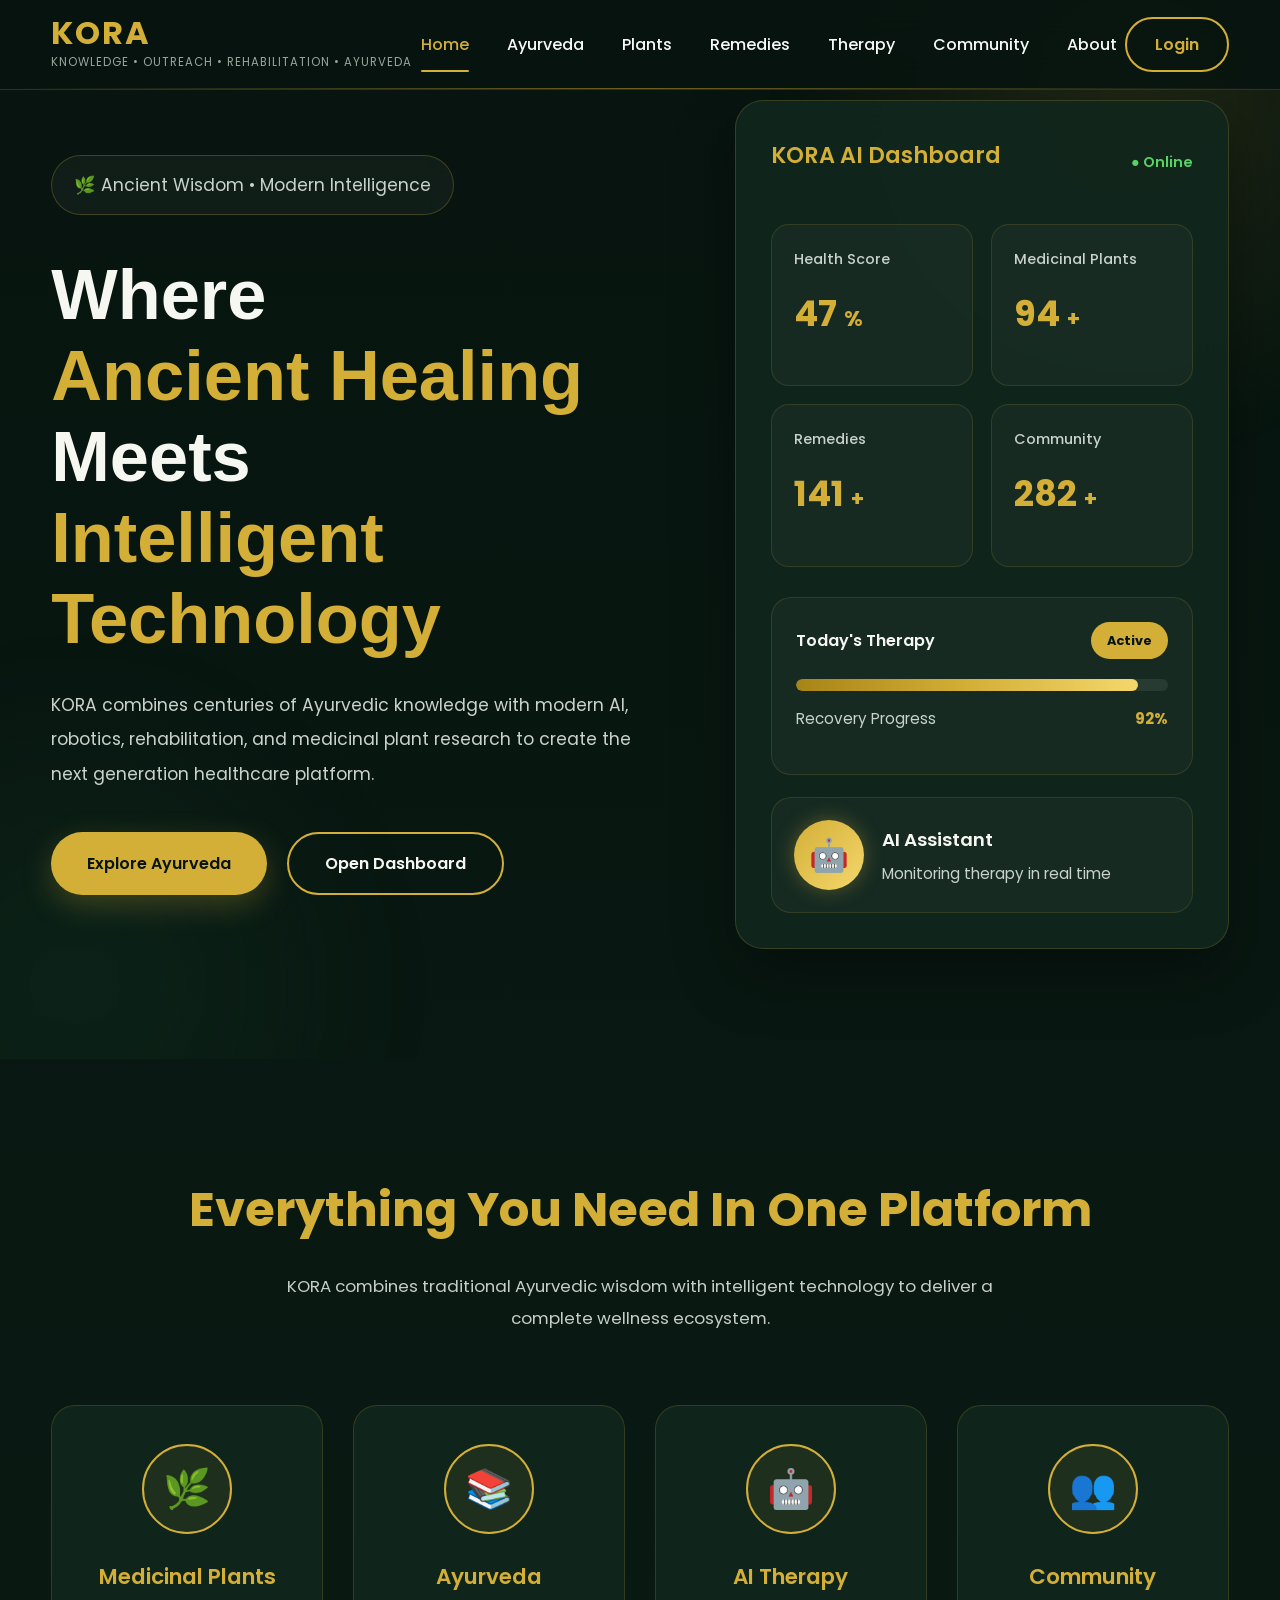
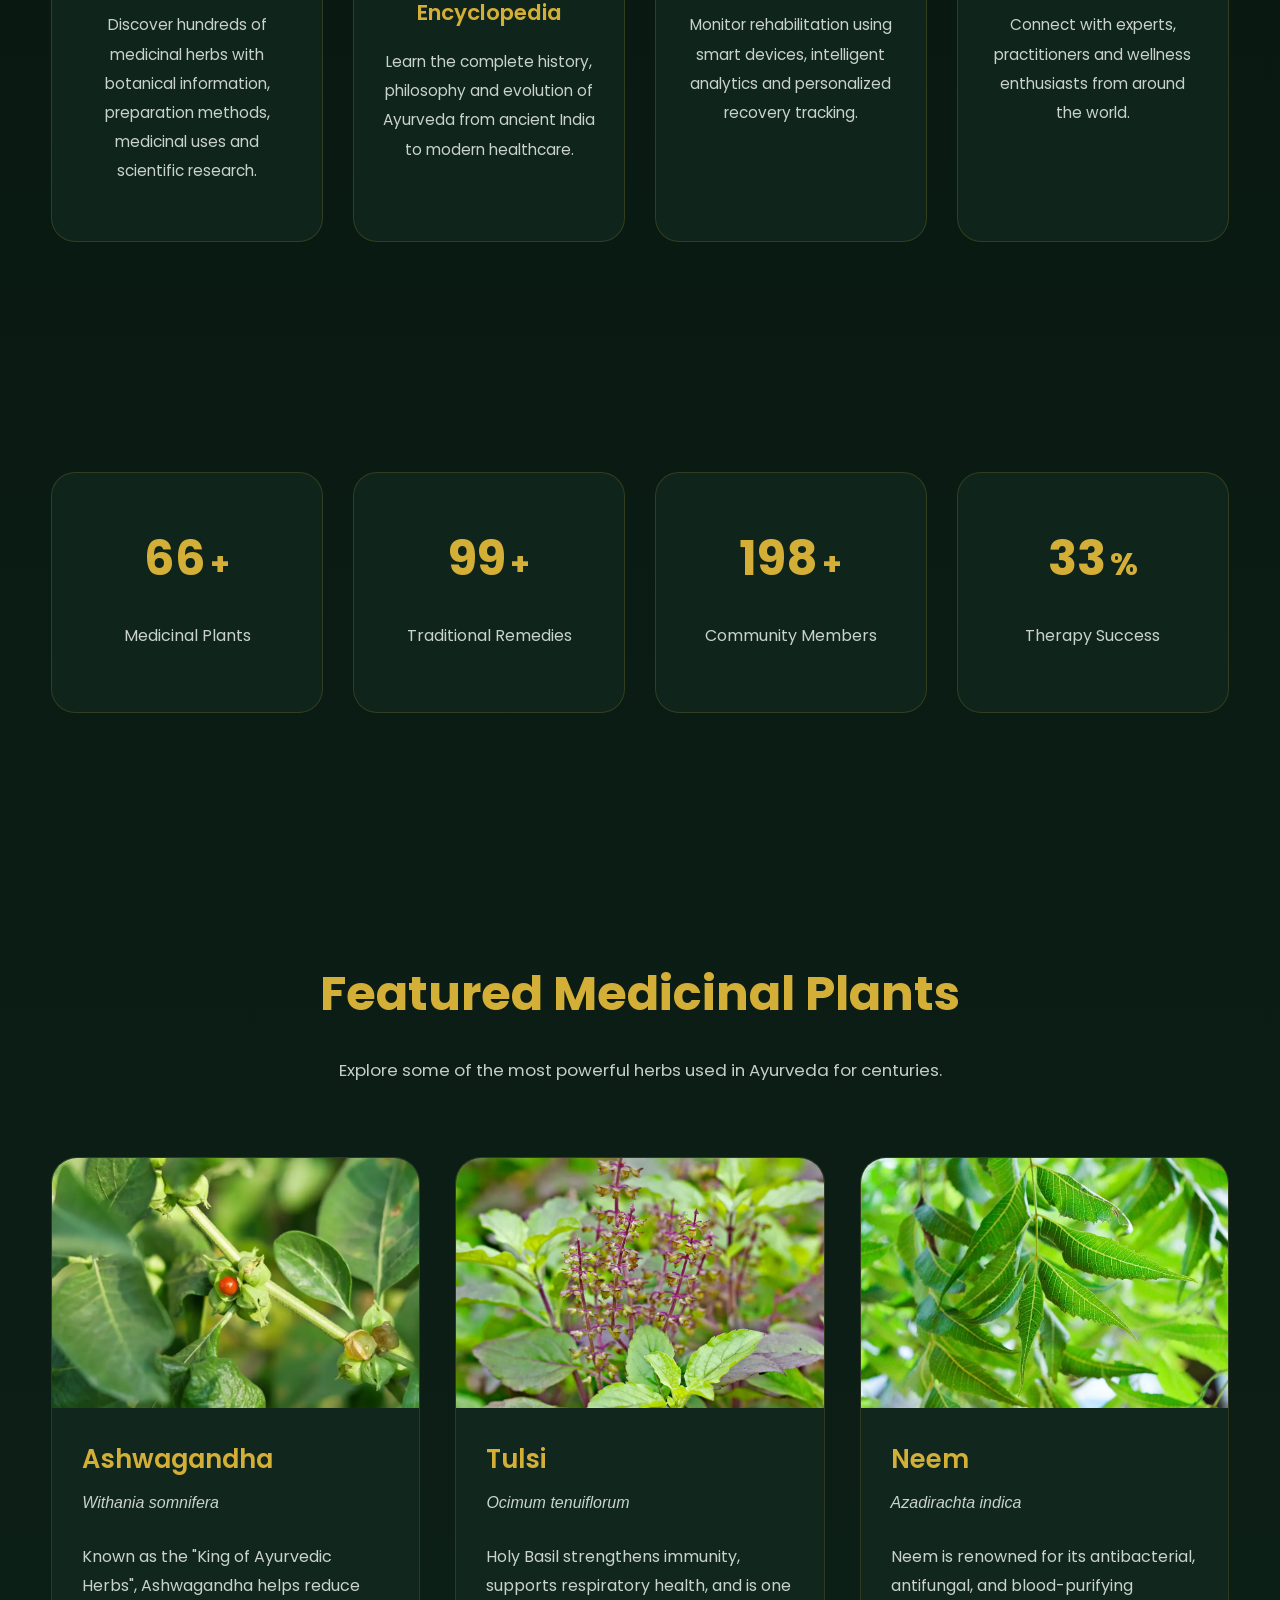
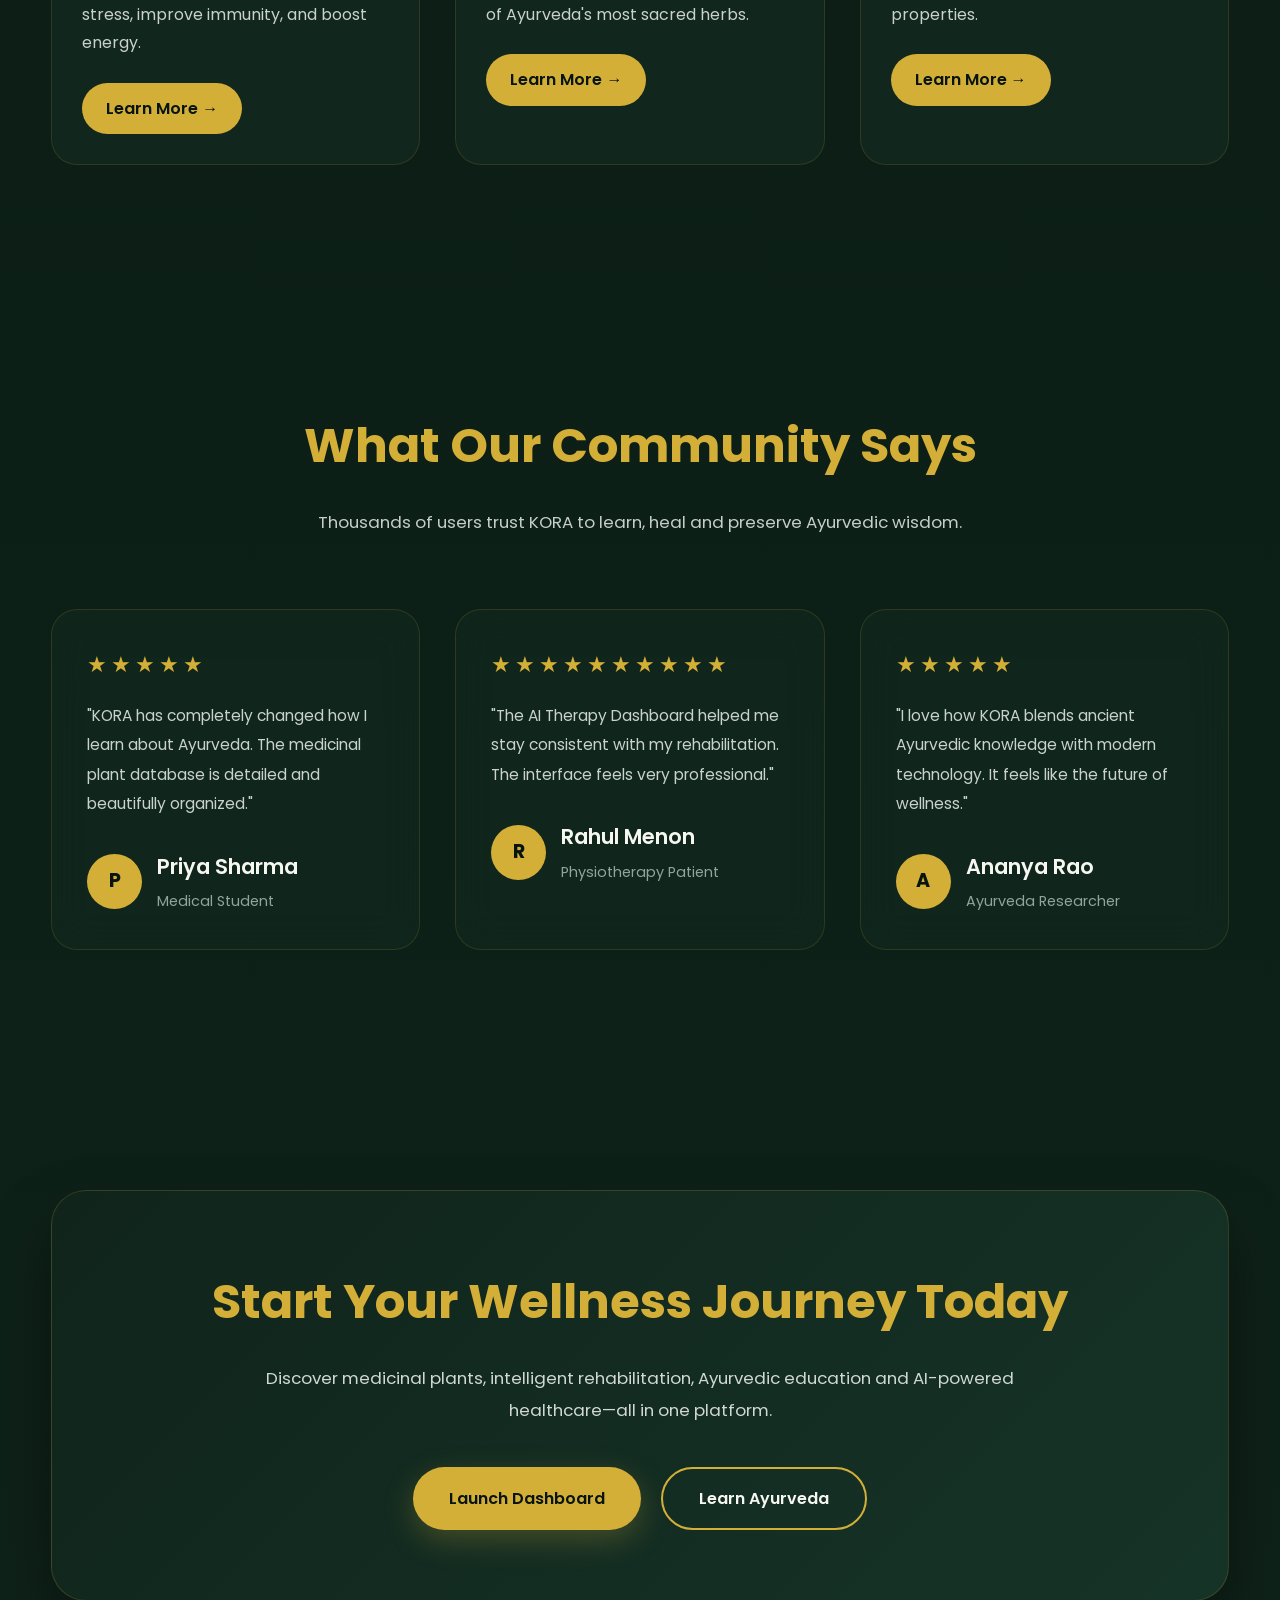
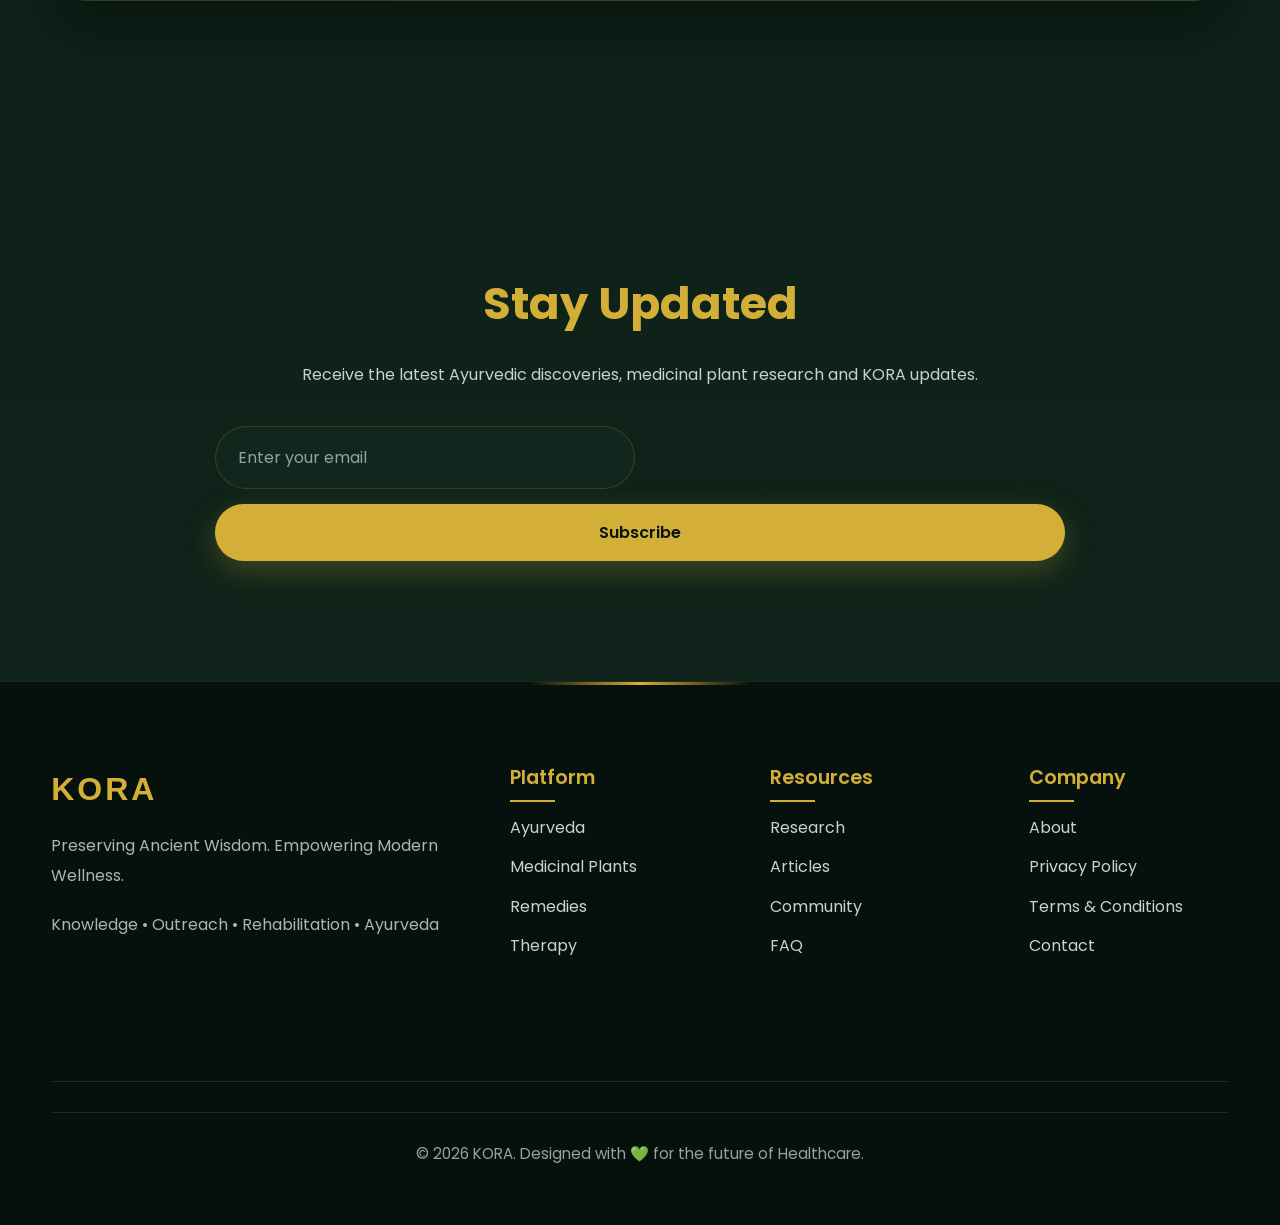
==== commit ec995af4: "stars" ====
--- a/home.html
+++ b/home.html
@@ -746,7 +746,7 @@
 
 <div class="stars">
 
-★★★★★
+★★★★★★★★★★
 
 </div>
 
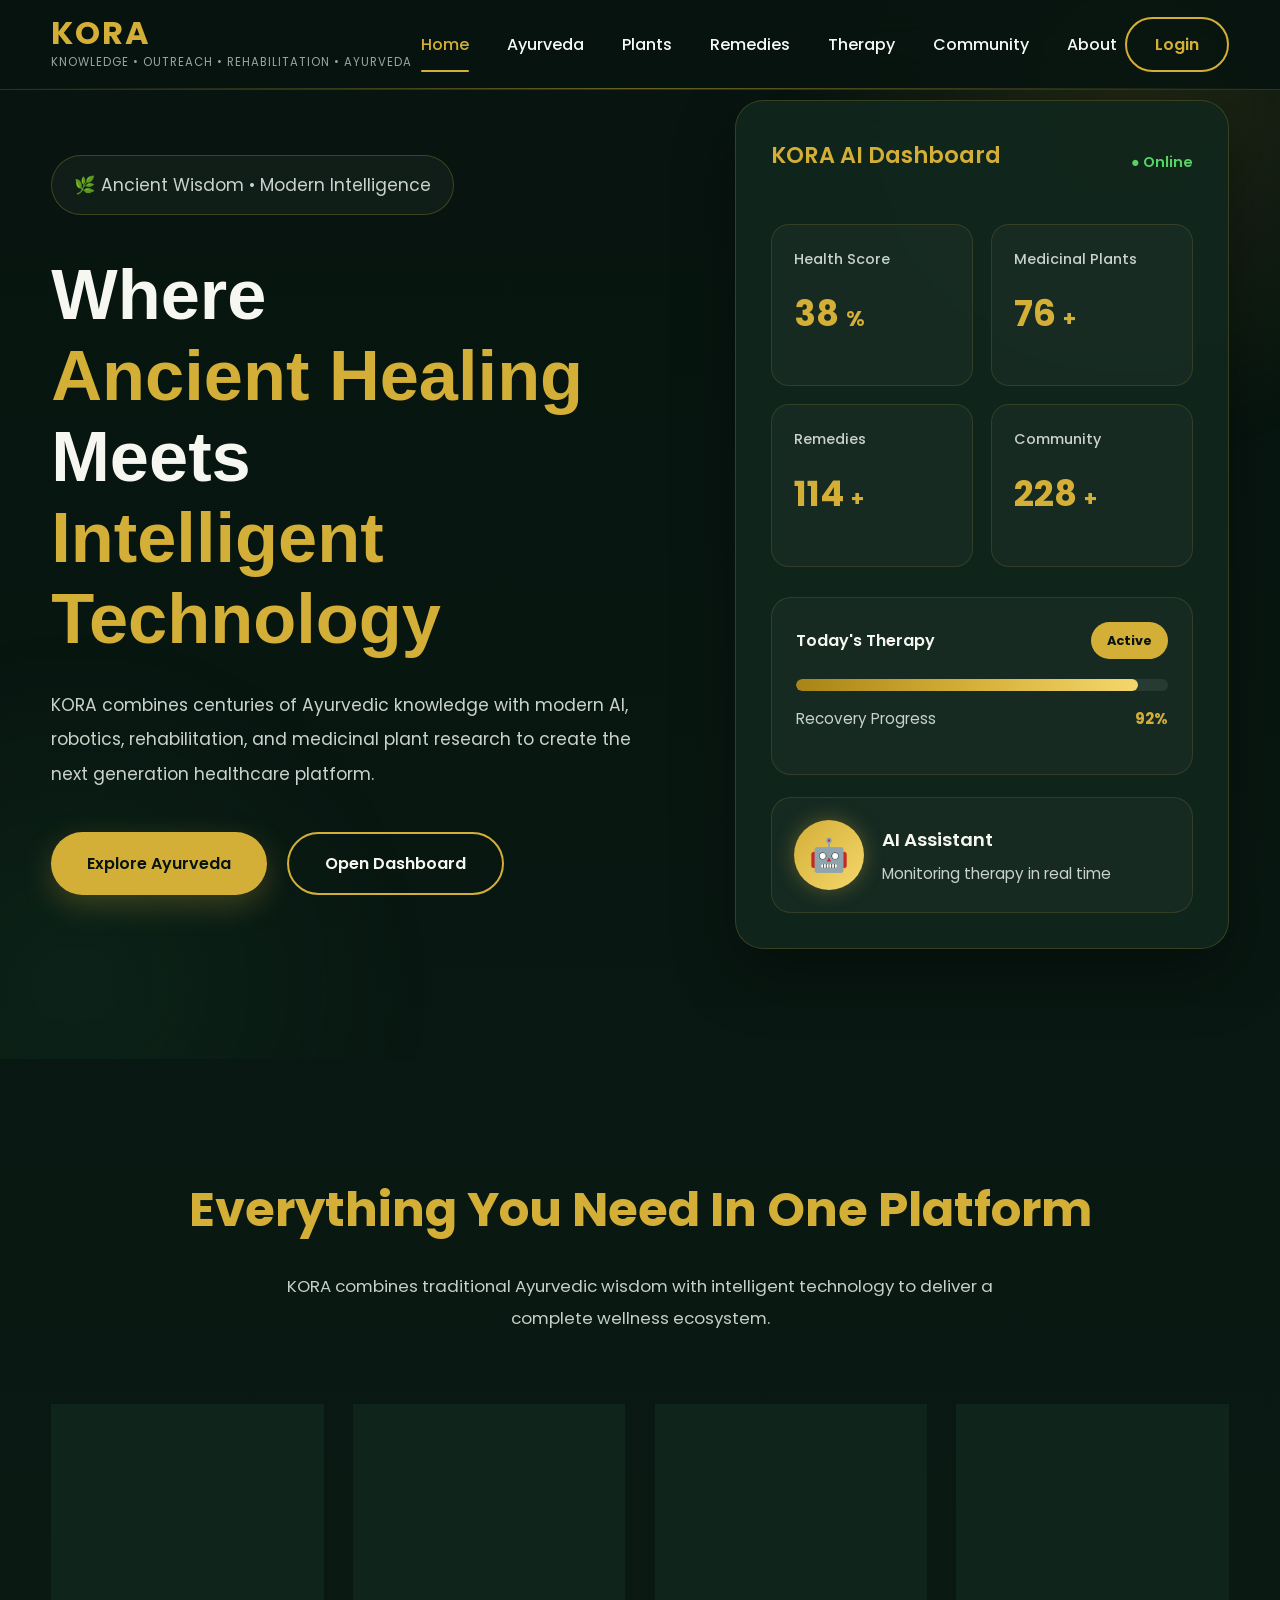
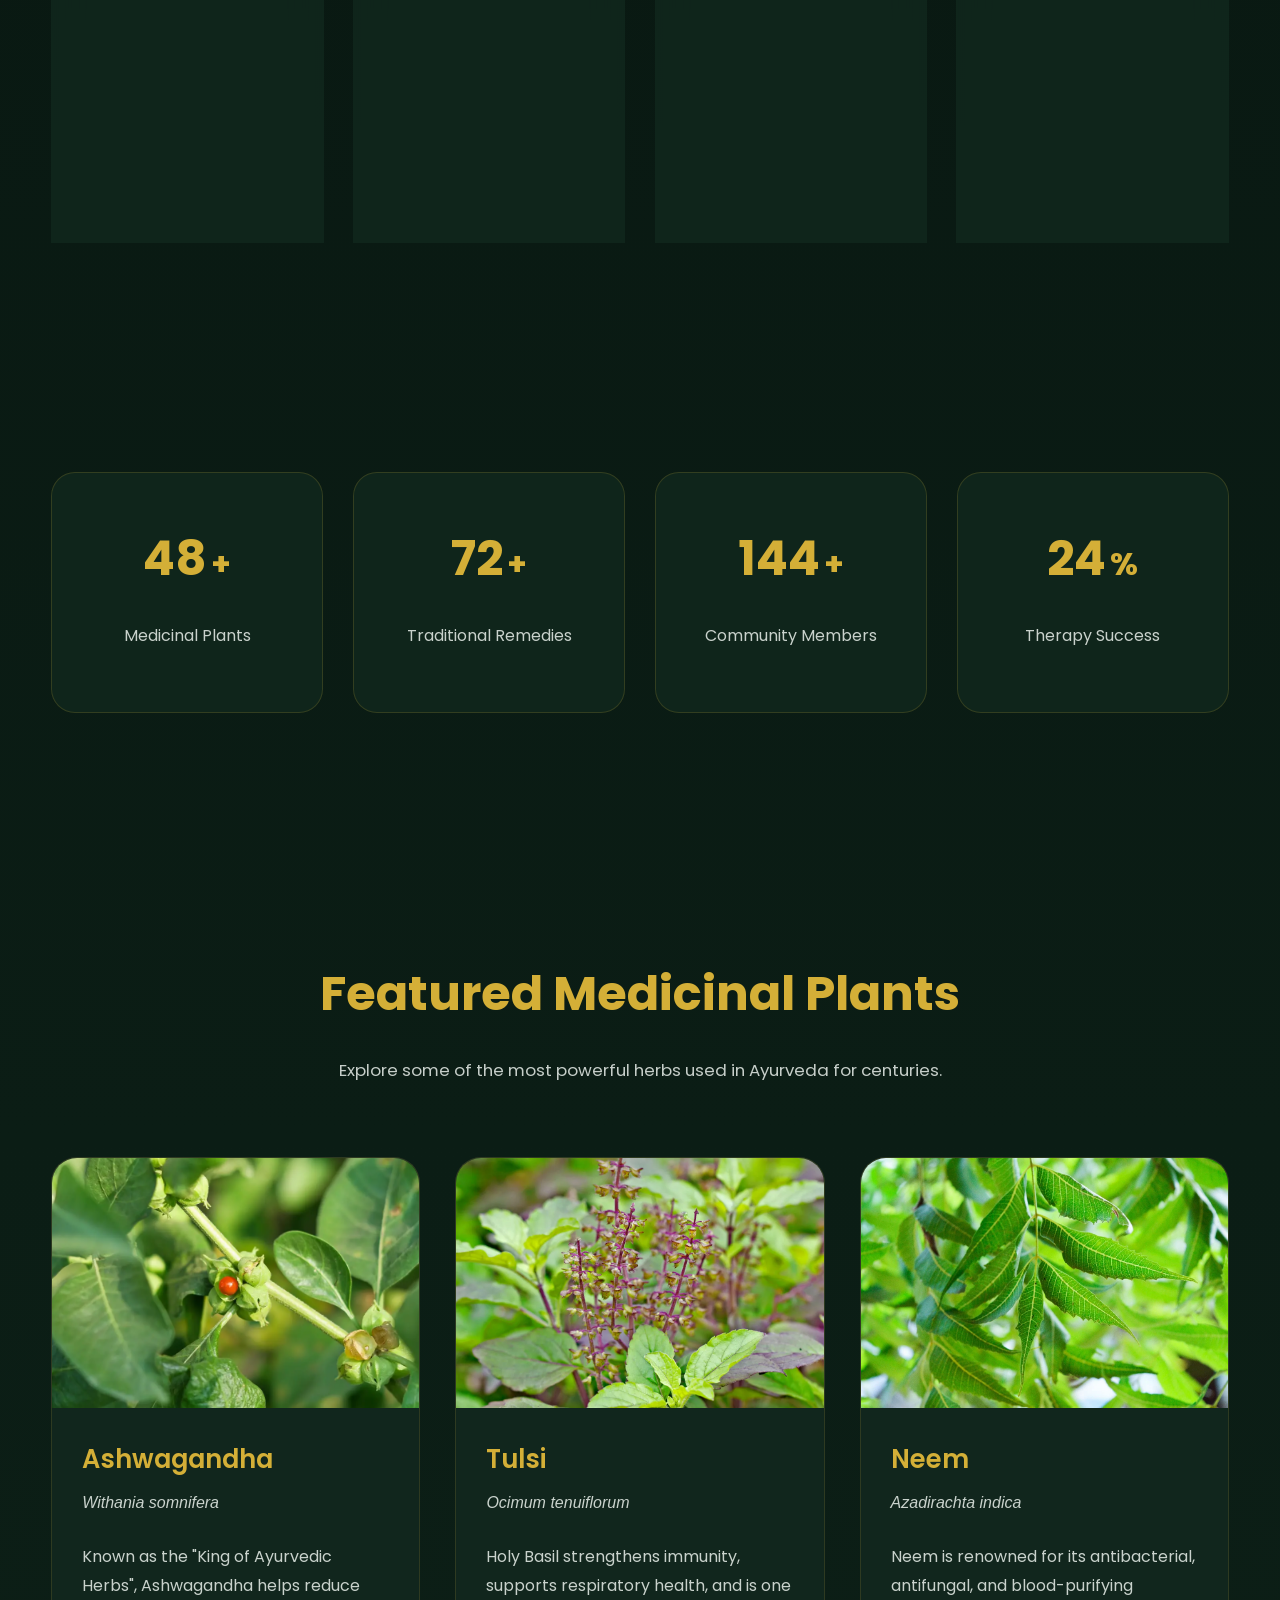
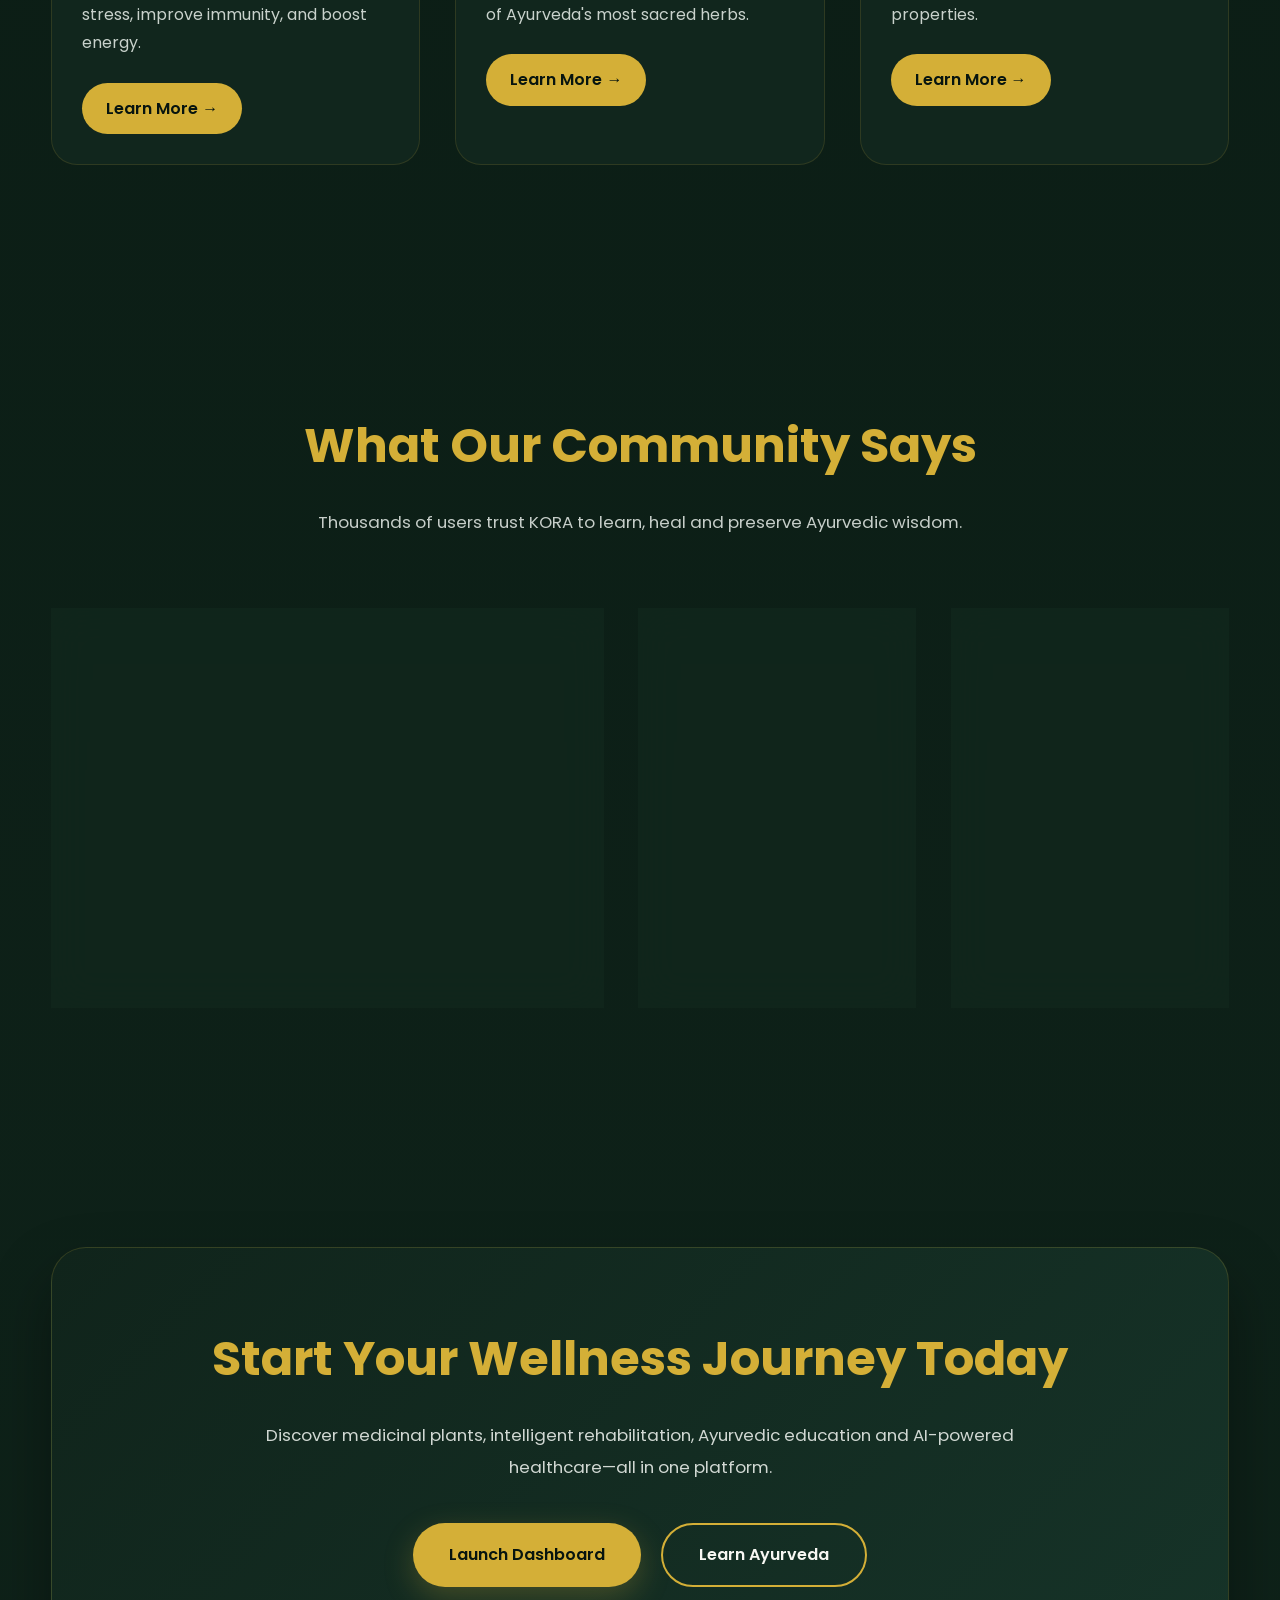
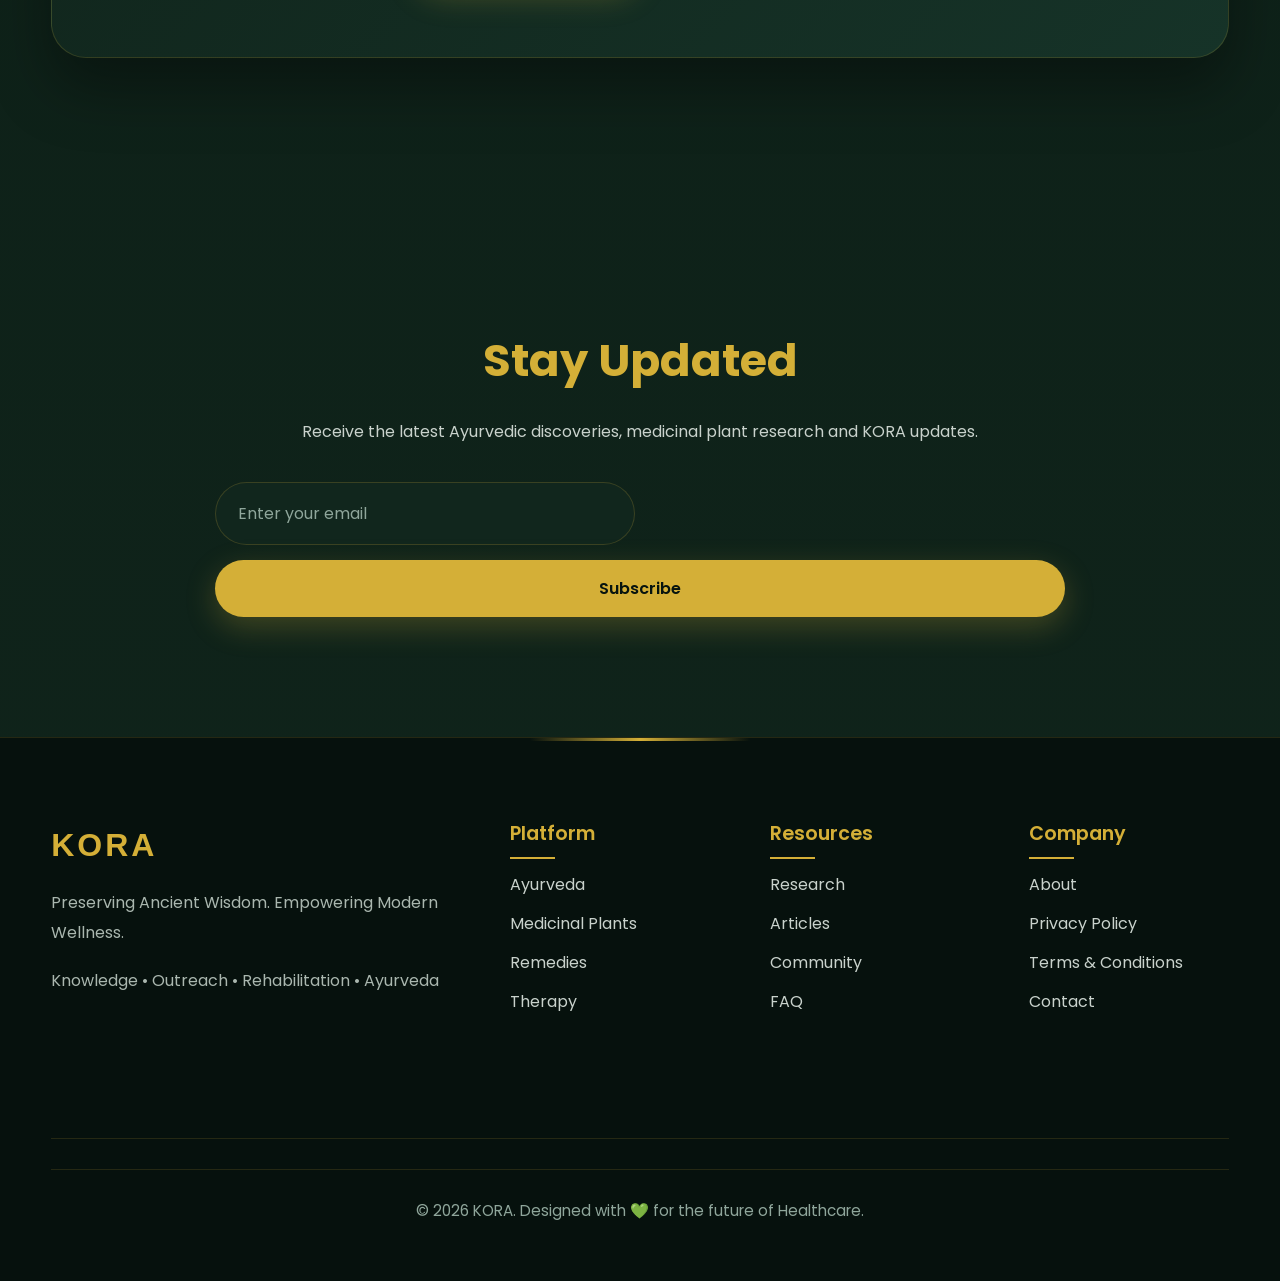
==== commit f9b2873b: "staars" ====
--- a/home.html
+++ b/home.html
@@ -704,7 +704,7 @@
 
 <div class="stars">
 
-★★★★★
+★★★★★★★★★★★★★★★★★★★★
 
 </div>
 
@@ -746,7 +746,7 @@
 
 <div class="stars">
 
-★★★★★★★★★★
+★★★★
 
 </div>
 
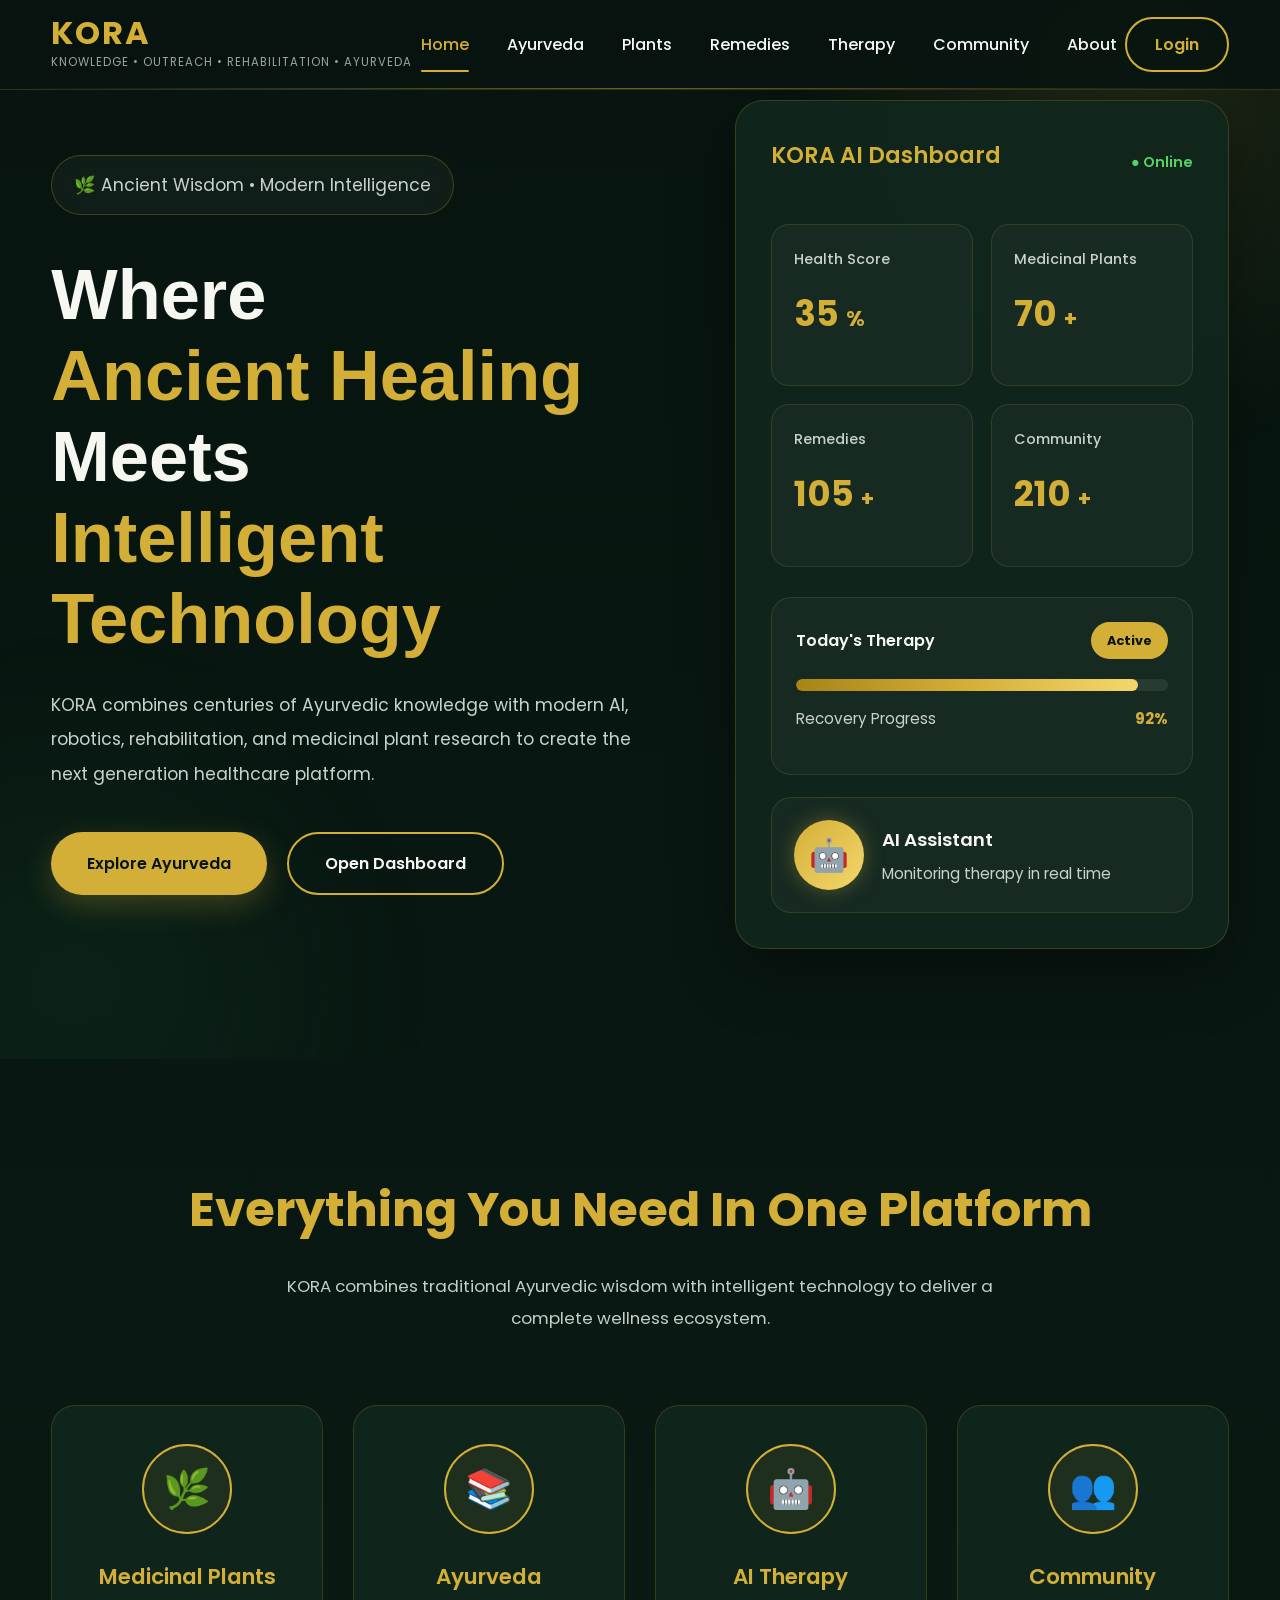
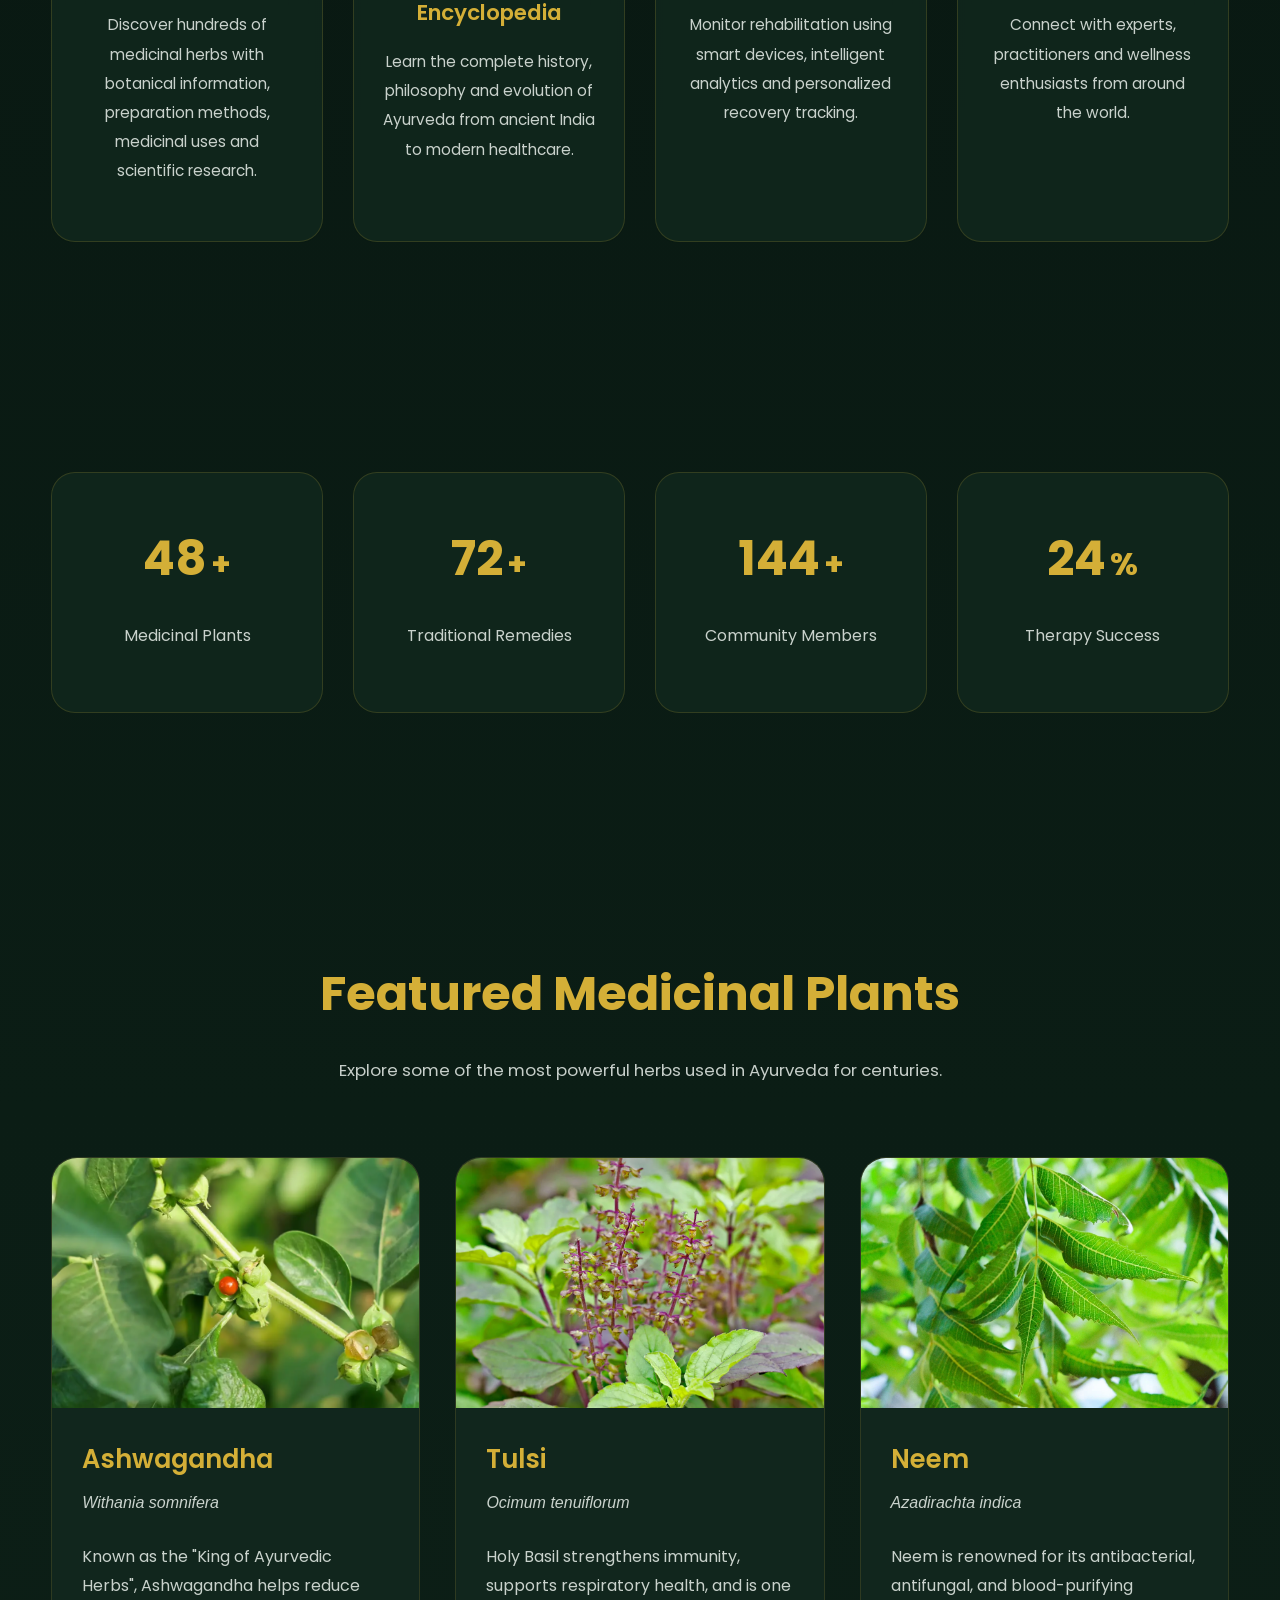
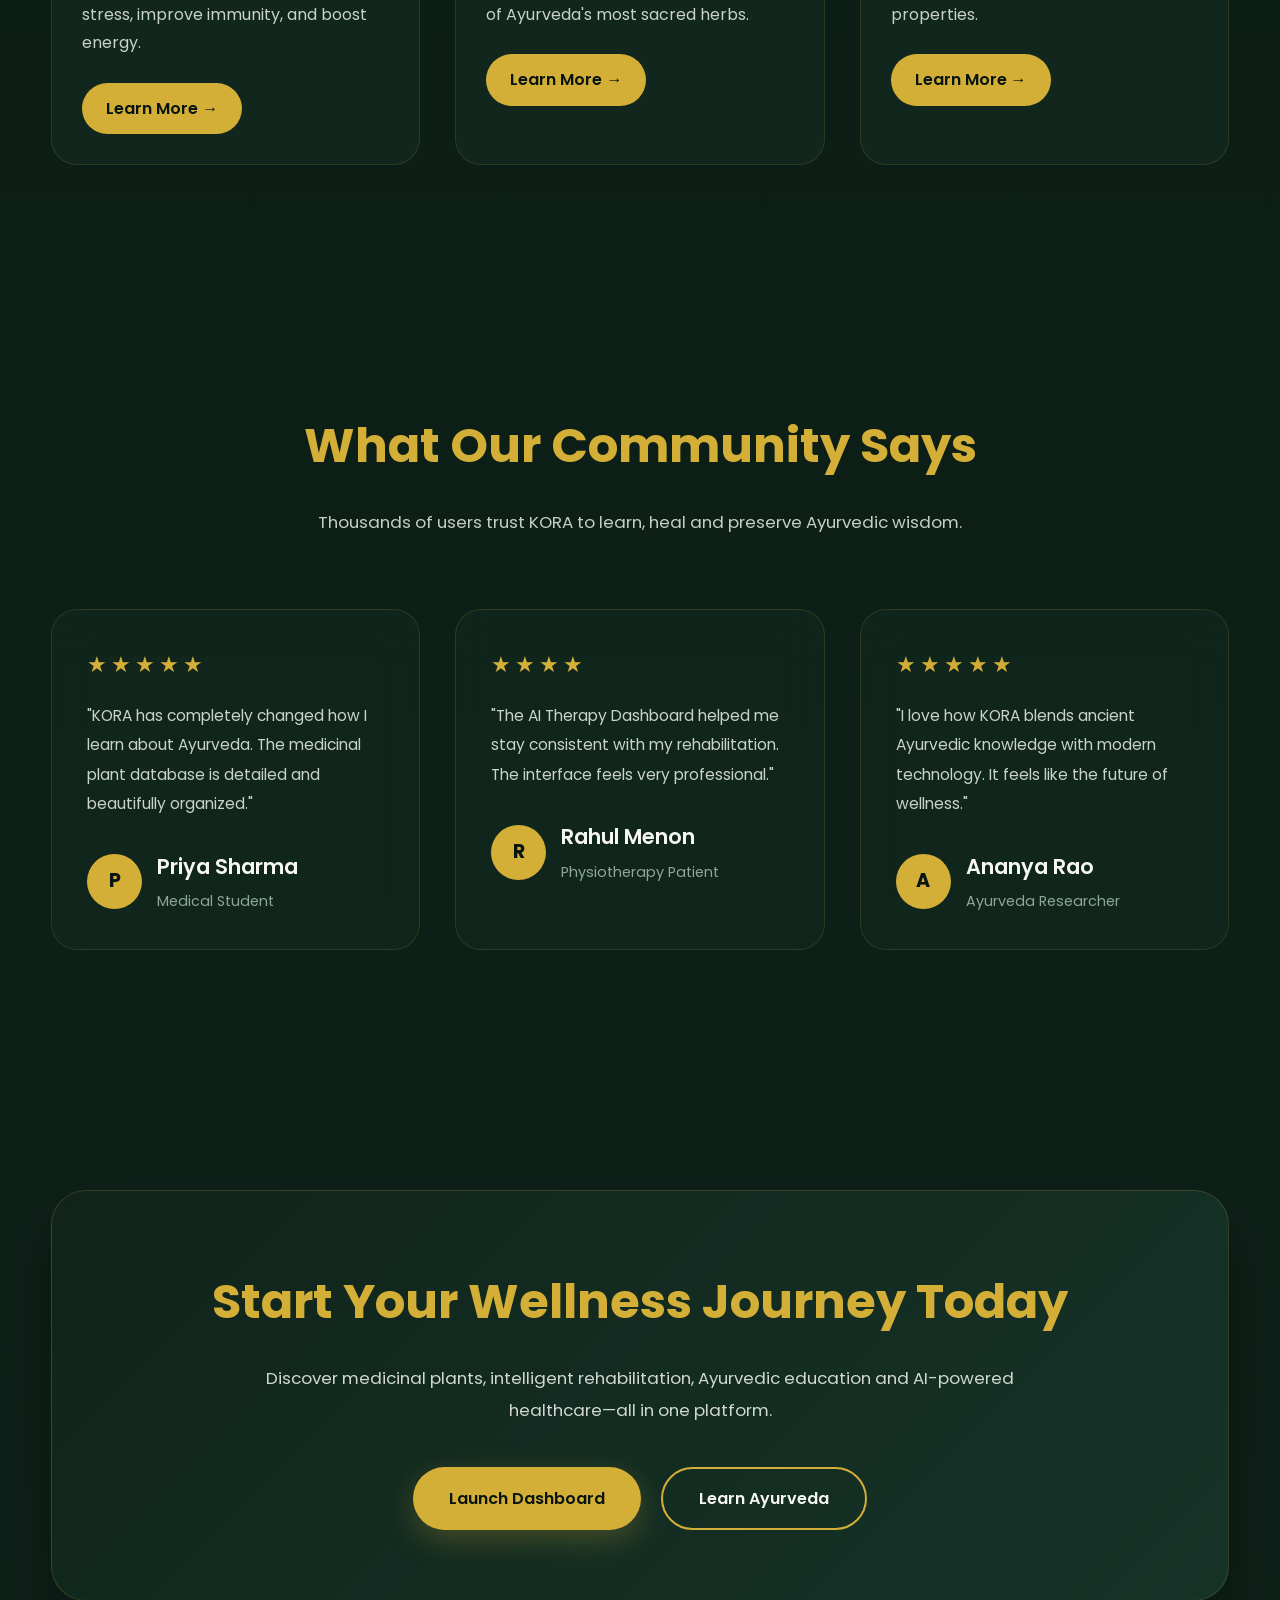
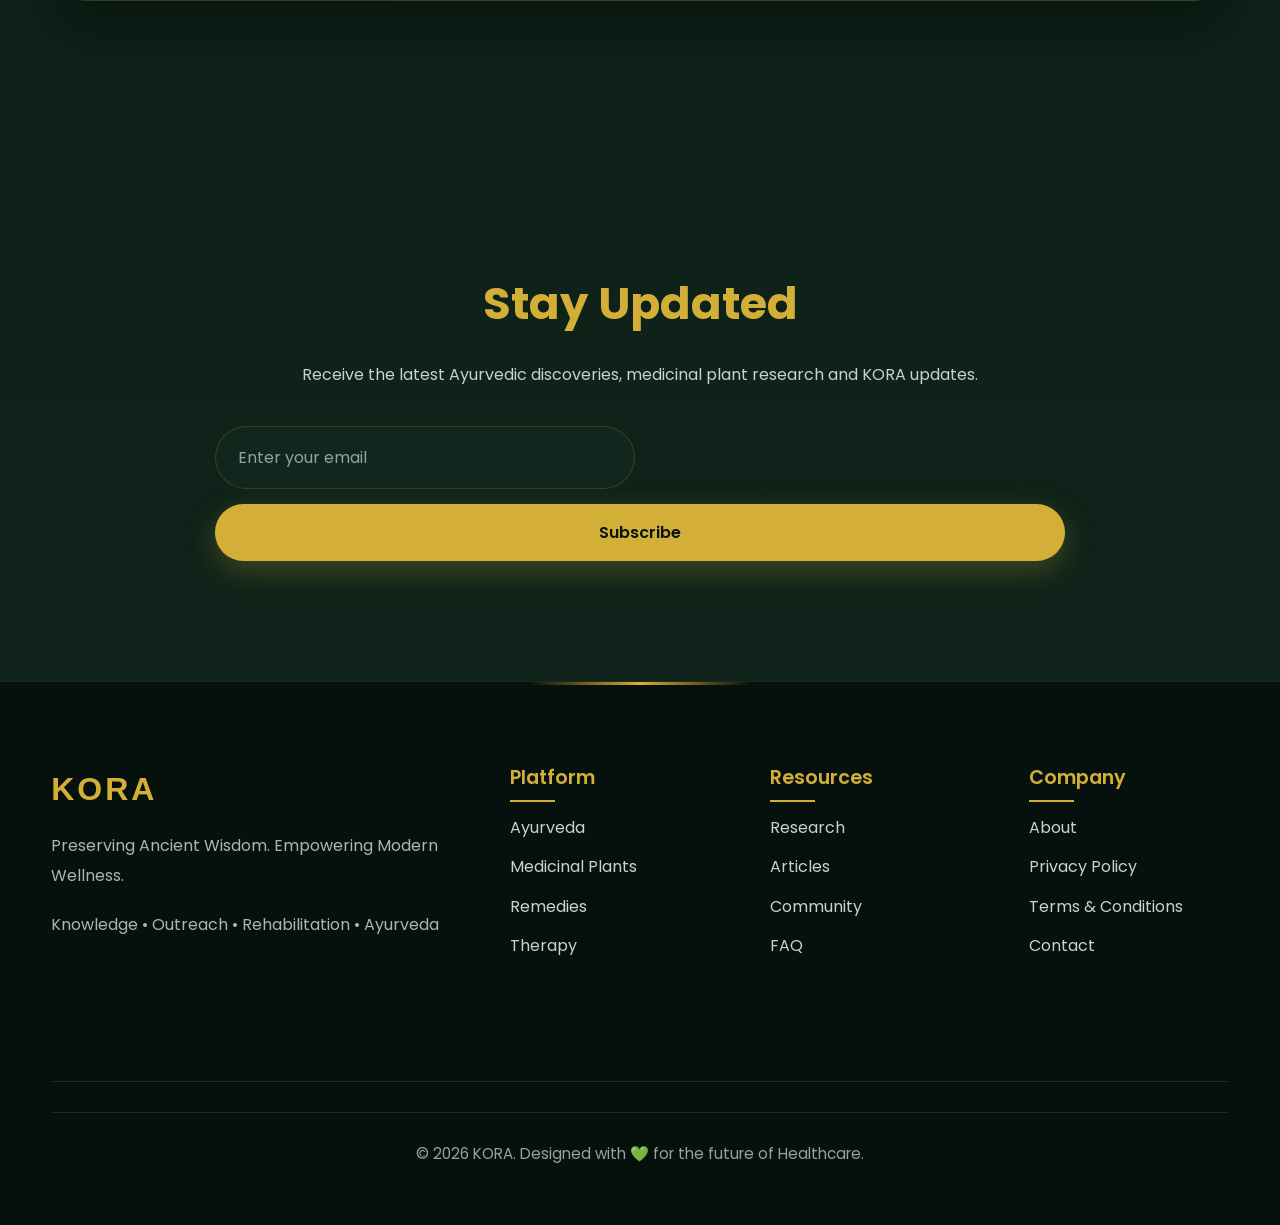
==== commit 3e7dacc2: "last" ====
--- a/home.html
+++ b/home.html
@@ -704,7 +704,7 @@
 
 <div class="stars">
 
-★★★★★★★★★★★★★★★★★★★★
+★★★★★
 
 </div>
 
